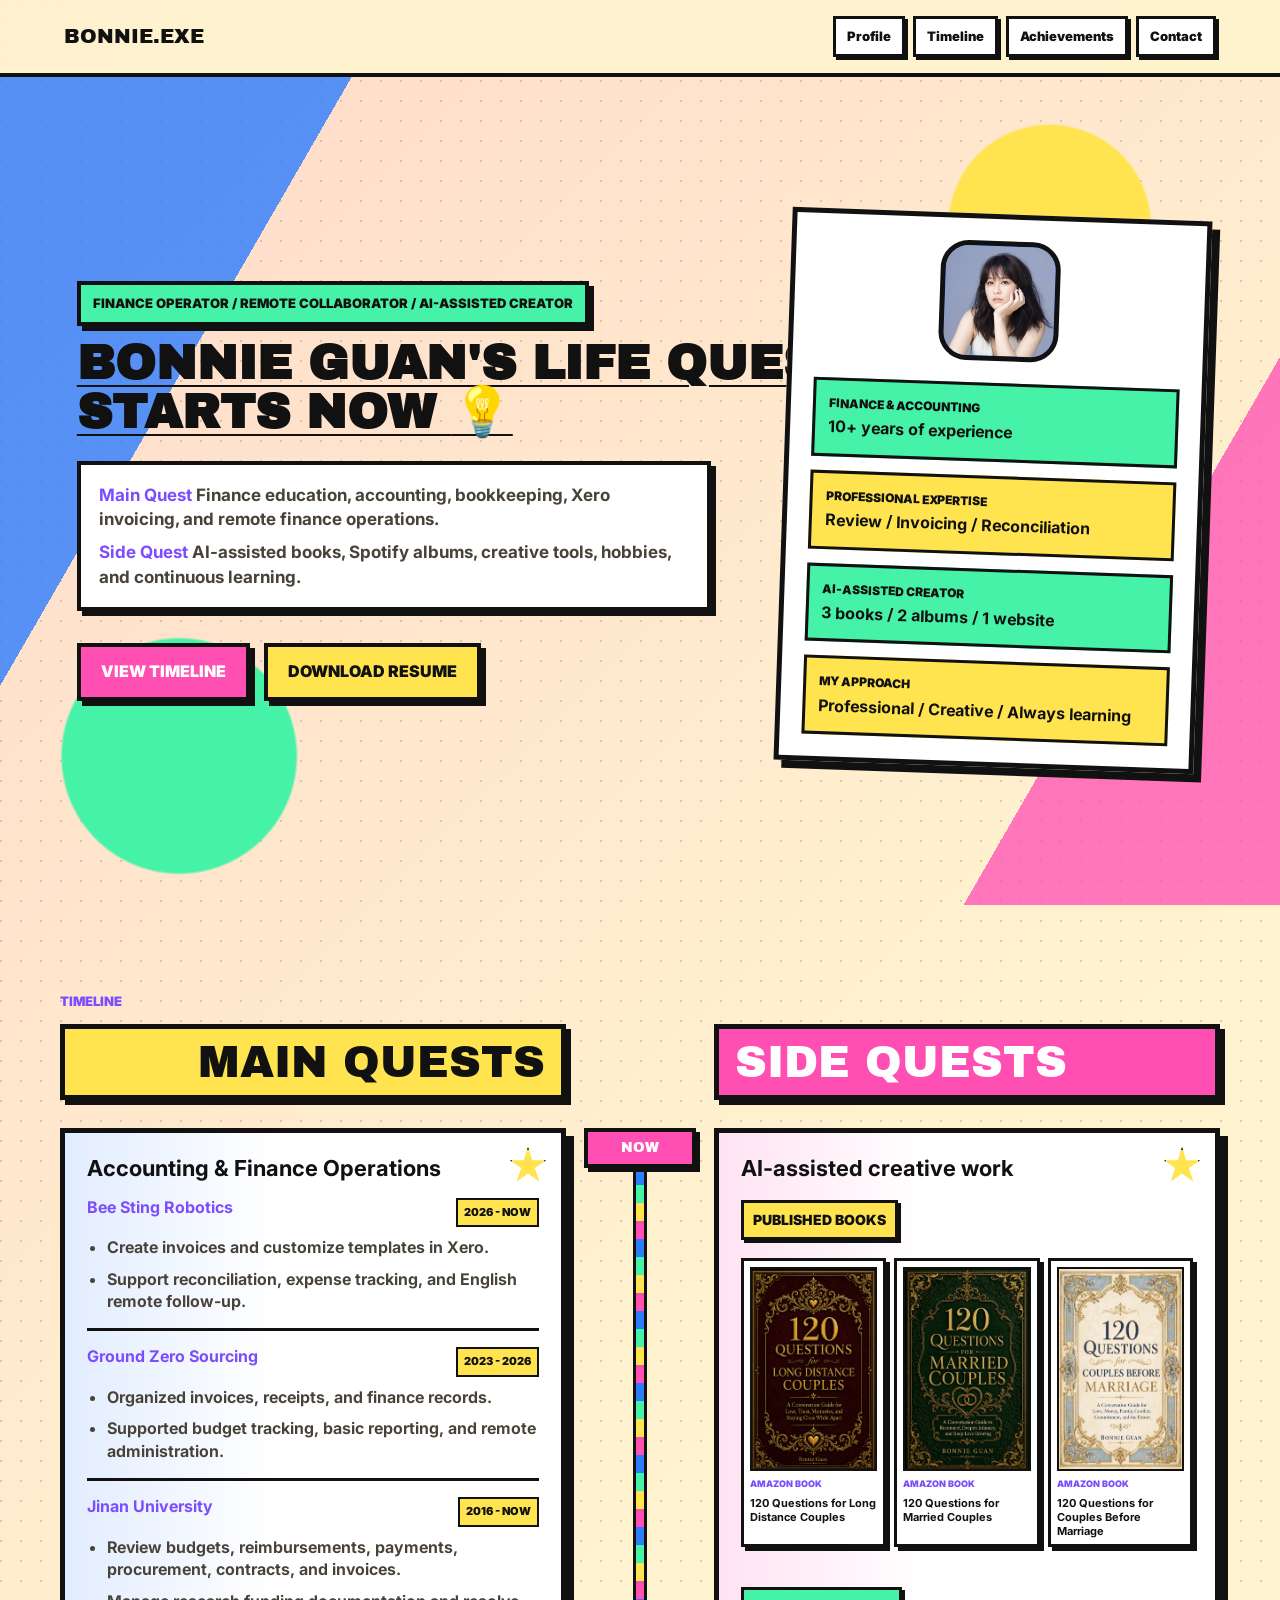
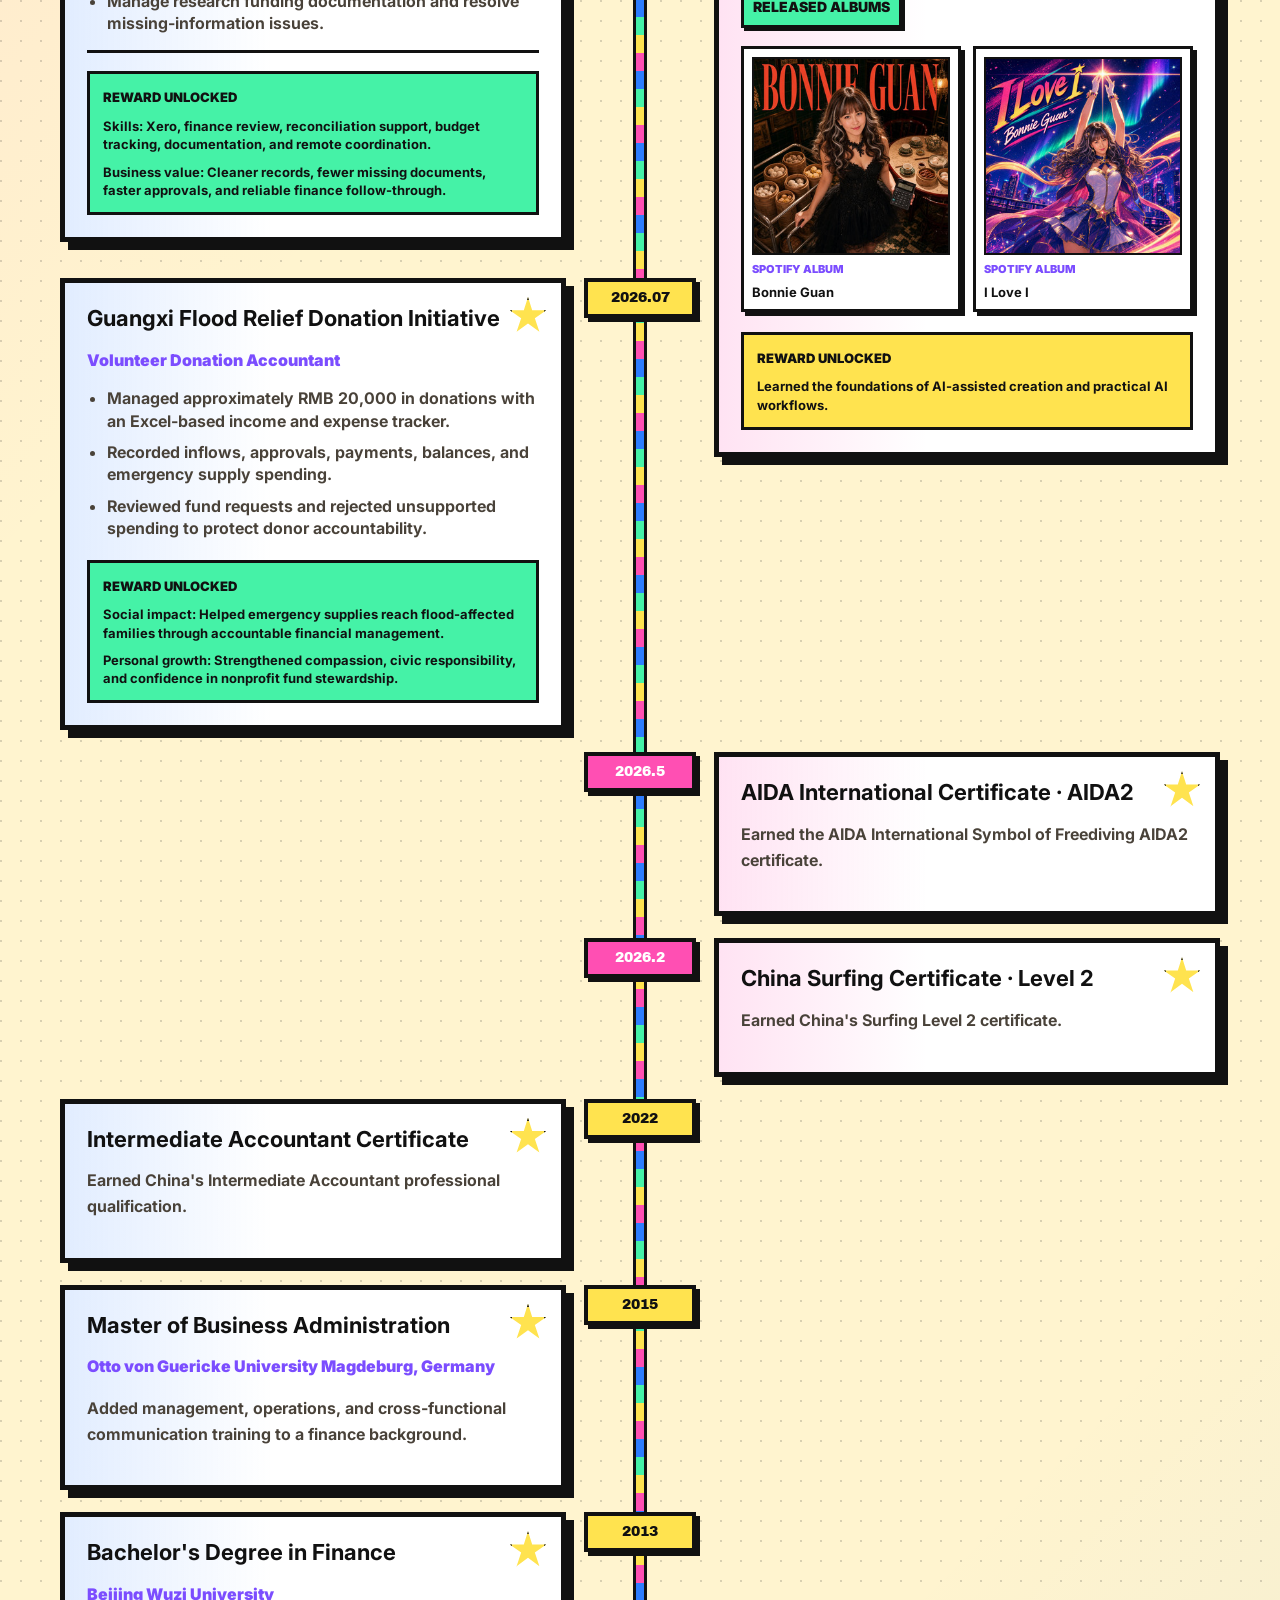
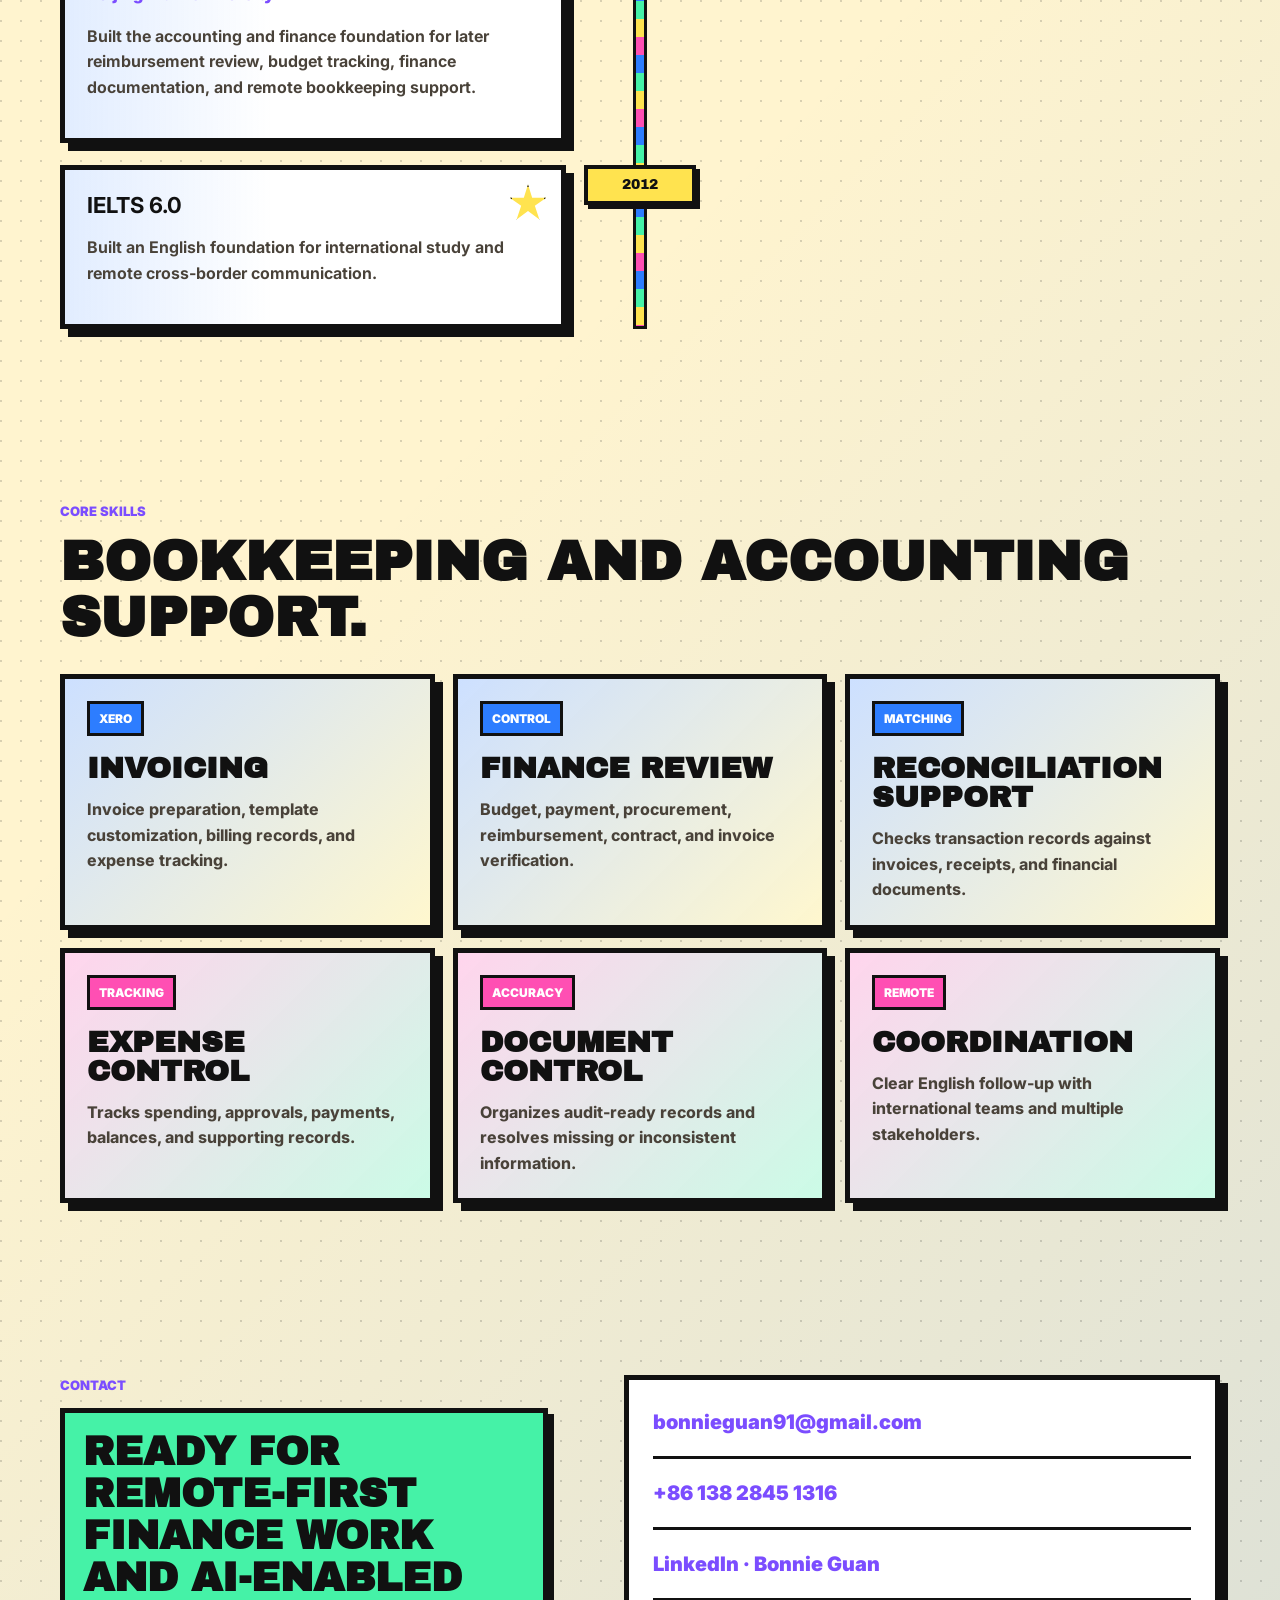
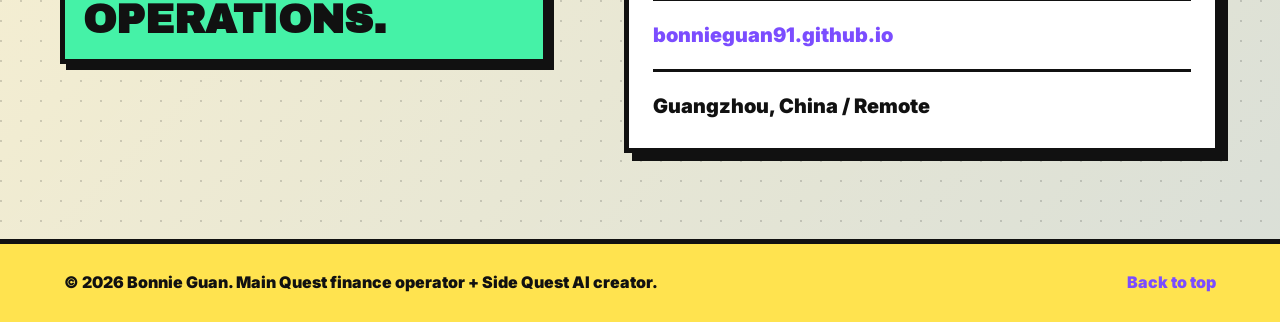
==== index.html @ b9d9a79a "Update portfolio timeline and resume" ====
<!doctype html>
<html lang="en">
  <head>
    <meta charset="UTF-8" />
    <meta name="viewport" content="width=device-width, initial-scale=1.0" />
    <meta
      name="description"
      content="Bonnie Guan - Main Quest finance career and Side Quest AI creator timeline."
    />
    <title>Bonnie Guan's Life Quest Starts Now</title>
    <link rel="preconnect" href="https://fonts.googleapis.com" />
    <link rel="preconnect" href="https://fonts.gstatic.com" crossorigin />
    <link
      href="https://fonts.googleapis.com/css2?family=Archivo+Black&family=Inter:wght@400;500;600;700;800;900&display=swap"
      rel="stylesheet"
    />
    <link rel="stylesheet" href="styles.css" />
  </head>
  <body>
    <header class="site-header">
      <a class="brand" href="#top">BONNIE.EXE</a>
      <nav class="site-nav" aria-label="Main navigation">
        <a href="#profile">Profile</a>
        <a href="#timeline">Timeline</a>
        <a href="#achievements">Achievements</a>
        <a href="#contact">Contact</a>
      </nav>
    </header>

    <main id="top">
      <section class="hero" id="profile" aria-label="Character profile">
        <div class="hero__pattern"></div>
        <div class="hero__content">
          <p class="eyebrow">Finance operator / Remote collaborator / AI-assisted creator</p>
          <h1><span>Bonnie Guan's Life Quest</span><span>Starts Now <span aria-hidden="true">💡</span></span></h1>
          <div class="hero__quest-summary">
            <p><strong>Main Quest</strong> Finance education, accounting, bookkeeping, Xero invoicing, and remote finance operations.</p>
            <p><strong>Side Quest</strong> AI-assisted books, Spotify albums, creative tools, hobbies, and continuous learning.</p>
          </div>
          <div class="hero__actions">
            <a class="button button--primary" href="#timeline">View Timeline</a>
            <a class="button button--secondary" href="resume.pdf" download>Download Resume</a>
          </div>
        </div>
        <aside class="character-panel" aria-label="Character stats">
          <div class="avatar-badge">
            <img src="assets/bonnie-portrait.jpg" alt="Portrait of Bonnie Guan">
          </div>
          <div class="stat-row">
            <span>FINANCE &amp; ACCOUNTING</span>
            <strong>10+ years of experience</strong>
          </div>
          <div class="stat-row">
            <span>PROFESSIONAL EXPERTISE</span>
            <strong>Review / Invoicing / Reconciliation</strong>
          </div>
          <div class="stat-row">
            <span>AI-ASSISTED CREATOR</span>
            <strong>3 books / 2 albums / 1 website</strong>
          </div>
          <div class="stat-row">
            <span>MY APPROACH</span>
            <strong>Professional / Creative / Always learning</strong>
          </div>
        </aside>
      </section>

      <section class="section timeline-section" id="timeline">
        <div class="section-heading">
          <p class="section-label">Timeline</p>
          <div class="timeline-lanes" aria-label="Timeline lane labels">
            <span>Main Quests</span>
            <span>Side Quests</span>
          </div>
        </div>
        <div class="timeline" aria-label="Single reverse chronological growth timeline">
          <article class="timeline-item timeline-item--both">
            <div class="timeline-date timeline-date--now">Now</div>
            <div class="quest-card quest-card--career">
              <h3>Accounting &amp; Finance Operations</h3>
              <div class="career-entry">
                <div class="career-entry__heading">
                  <h4>Bee Sting Robotics</h4>
                  <span>2026 - Now</span>
                </div>
                <ul class="quest-points">
                  <li>Create invoices and customize templates in Xero.</li>
                  <li>Support reconciliation, expense tracking, and English remote follow-up.</li>
                </ul>
              </div>
              <div class="career-entry">
                <div class="career-entry__heading">
                  <h4>Ground Zero Sourcing</h4>
                  <span>2023 - 2026</span>
                </div>
                <ul class="quest-points">
                  <li>Organized invoices, receipts, and finance records.</li>
                  <li>Supported budget tracking, basic reporting, and remote administration.</li>
                </ul>
              </div>
              <div class="career-entry">
                <div class="career-entry__heading">
                  <h4>Jinan University</h4>
                  <span>2016 - Now</span>
                </div>
                <ul class="quest-points">
                  <li>Review budgets, reimbursements, payments, procurement, contracts, and invoices.</li>
                  <li>Manage research funding documentation and resolve missing-information issues.</li>
                </ul>
              </div>
              <div class="quest-reward quest-reward--career">
                <strong>Reward unlocked</strong>
                <span><b>Skills:</b> Xero, finance review, reconciliation support, budget tracking, documentation, and remote coordination.</span>
                <span><b>Business value:</b> Cleaner records, fewer missing documents, faster approvals, and reliable finance follow-through.</span>
              </div>
            </div>
            <div class="timeline-date timeline-date--flood">2026.07</div>
            <div class="quest-card quest-card--flood">
              <h3>Guangxi Flood Relief Donation Initiative</h3>
              <p class="quest-emphasis">Volunteer Donation Accountant</p>
              <ul class="quest-points">
                <li>Managed approximately RMB 20,000 in donations with an Excel-based income and expense tracker.</li>
                <li>Recorded inflows, approvals, payments, balances, and emergency supply spending.</li>
                <li>Reviewed fund requests and rejected unsupported spending to protect donor accountability.</li>
              </ul>
              <div class="quest-reward quest-reward--social">
                <strong>Reward unlocked</strong>
                <span><b>Social impact:</b> Helped emergency supplies reach flood-affected families through accountable financial management.</span>
                <span><b>Personal growth:</b> Strengthened compassion, civic responsibility, and confidence in nonprofit fund stewardship.</span>
              </div>
            </div>
            <div class="quest-card quest-card--creative">
              <h3>AI-assisted creative work</h3>
              <div class="work-group work-group--books">
                <h4>Published Books</h4>
              <div class="work-grid">
                <a class="work-card work-card--book" href="https://www.amazon.com/dp/B0H67DQQP9" target="_blank" rel="noreferrer">
                  <img src="assets/book-long-distance-couples.jpg" alt="120 Questions for Long Distance Couples book cover" loading="lazy">
                  <span>Amazon Book</span>
                  <strong>120 Questions for Long Distance Couples</strong>
                </a>
                <a class="work-card work-card--book" href="https://www.amazon.com/dp/B0H8LMN9Z5" target="_blank" rel="noreferrer">
                  <img src="assets/book-married-couples.jpg" alt="120 Questions for Married Couples book cover" loading="lazy">
                  <span>Amazon Book</span>
                  <strong>120 Questions for Married Couples</strong>
                </a>
                <a class="work-card work-card--book" href="https://www.amazon.com/dp/B0HBMDC1QF" target="_blank" rel="noreferrer">
                  <img src="assets/book-before-marriage.jpg" alt="120 Questions for Couples Before Marriage book cover" loading="lazy">
                  <span>Amazon Book</span>
                  <strong>120 Questions for Couples Before Marriage</strong>
                </a>
              </div>
              </div>
              <div class="work-group">
                <h4>Released Albums</h4>
              <div class="work-grid">
                <a class="work-card work-card--album" href="https://open.spotify.com/album/7pcO1WIXZBmDSaNgCF2WEp?si=xMJjK9J2S-avu1J1BTaaRw" target="_blank" rel="noreferrer">
                  <img src="assets/album-bonnie-guan.jpg" alt="Bonnie Guan album cover" loading="lazy">
                  <span>Spotify Album</span>
                  <strong>Bonnie Guan</strong>
                </a>
                <a class="work-card work-card--album" href="https://open.spotify.com/album/7AcNhLnGMTazbY5FP51ECu?si=ZZlqLAuSSoafcFXuG23ucQ" target="_blank" rel="noreferrer">
                  <img src="assets/album-i-love-i.jpg" alt="I Love I album cover" loading="lazy">
                  <span>Spotify Album</span>
                  <strong>I Love I</strong>
                </a>
              </div>
              </div>
              <div class="quest-reward quest-reward--creative">
                <strong>Reward unlocked</strong>
                <span>Learned the foundations of AI-assisted creation and practical AI workflows.</span>
              </div>
            </div>
          </article>

          <article class="timeline-item timeline-item--side">
            <div class="timeline-date">2026.5</div>
            <div class="quest-card">
              <h3>AIDA International Certificate · AIDA2</h3>
              <p>Earned the AIDA International Symbol of Freediving AIDA2 certificate.</p>
            </div>
          </article>

          <article class="timeline-item timeline-item--side">
            <div class="timeline-date">2026.2</div>
            <div class="quest-card">
              <h3>China Surfing Certificate · Level 2</h3>
              <p>Earned China's Surfing Level 2 certificate.</p>
            </div>
          </article>

          <article class="timeline-item timeline-item--main">
            <div class="timeline-date">2022</div>
            <div class="quest-card">
              <h3>Intermediate Accountant Certificate</h3>
              <p>Earned China's Intermediate Accountant professional qualification.</p>
            </div>
          </article>

          <article class="timeline-item timeline-item--main">
            <div class="timeline-date">2015</div>
            <div class="quest-card">
              <h3>Master of Business Administration</h3>
              <p class="quest-emphasis">Otto von Guericke University Magdeburg, Germany</p>
              <p>Added management, operations, and cross-functional communication training to a finance background.</p>
            </div>
          </article>

          <article class="timeline-item timeline-item--main">
            <div class="timeline-date">2013</div>
            <div class="quest-card">
              <h3>Bachelor's Degree in Finance</h3>
              <p class="quest-emphasis">Beijing Wuzi University</p>
              <p>Built the accounting and finance foundation for later reimbursement review, budget tracking, finance documentation, and remote bookkeeping support.</p>
            </div>
          </article>

          <article class="timeline-item timeline-item--main">
            <div class="timeline-date">2012</div>
            <div class="quest-card">
              <h3>IELTS 6.0</h3>
              <p>Built an English foundation for international study and remote cross-border communication.</p>
            </div>
          </article>
        </div>
      </section>

      <section class="section achievements-section" id="achievements">
        <div class="section-heading">
          <p class="section-label">Core Skills</p>
          <h2>Bookkeeping and accounting support.</h2>
        </div>
        <div class="badge-grid">
          <article class="badge-card badge-card--main">
            <span>XERO</span>
            <strong>Invoicing</strong>
            <p>Invoice preparation, template customization, billing records, and expense tracking.</p>
          </article>
          <article class="badge-card badge-card--main">
            <span>CONTROL</span>
            <strong>Finance Review</strong>
            <p>Budget, payment, procurement, reimbursement, contract, and invoice verification.</p>
          </article>
          <article class="badge-card badge-card--main">
            <span>MATCHING</span>
            <strong>Reconciliation Support</strong>
            <p>Checks transaction records against invoices, receipts, and financial documents.</p>
          </article>
          <article class="badge-card badge-card--side">
            <span>TRACKING</span>
            <strong>Expense Control</strong>
            <p>Tracks spending, approvals, payments, balances, and supporting records.</p>
          </article>
          <article class="badge-card badge-card--side">
            <span>ACCURACY</span>
            <strong>Document Control</strong>
            <p>Organizes audit-ready records and resolves missing or inconsistent information.</p>
          </article>
          <article class="badge-card badge-card--side">
            <span>REMOTE</span>
            <strong>Coordination</strong>
            <p>Clear English follow-up with international teams and multiple stakeholders.</p>
          </article>
        </div>
      </section>

      <section class="section contact-section" id="contact">
        <div>
          <p class="section-label">Contact</p>
          <h2 class="contact-heading">Ready for remote-first finance work and AI-enabled operations.</h2>
        </div>
        <div class="contact-list">
          <a href="mailto:bonnieguan91@gmail.com">bonnieguan91@gmail.com</a>
          <a href="tel:+8613828451316">+86 138 2845 1316</a>
          <a href="https://www.linkedin.com/in/bonnieguan-79a709288/" target="_blank" rel="noreferrer">LinkedIn · Bonnie Guan</a>
          <a href="https://bonnieguan91.github.io/" target="_blank" rel="noreferrer">bonnieguan91.github.io</a>
          <span>Guangzhou, China / Remote</span>
        </div>
      </section>
    </main>

    <footer class="site-footer">
      <p>© <span id="year"></span> Bonnie Guan. Main Quest finance operator + Side Quest AI creator.</p>
      <a href="#top">Back to top</a>
    </footer>

    <script src="script.js"></script>
  </body>
</html>
---- styles.css ----
:root {
  --bg: #fff4cf;
  --ink: #111111;
  --muted: #494239;
  --line: #111111;
  --main-blue: #2d7dff;
  --main-yellow: #ffe34f;
  --side-pink: #ff4fb3;
  --side-green: #45f2a7;
  --violet: #7b4dff;
  --white: #ffffff;
  --shadow: 8px 8px 0 #111111;
}

* {
  box-sizing: border-box;
}

html {
  scroll-behavior: smooth;
}

body {
  margin: 0;
  background:
    radial-gradient(circle at 1px 1px, rgba(17, 17, 17, 0.16) 1px, transparent 0) 0 0 / 20px 20px,
    linear-gradient(135deg, rgba(255, 79, 179, 0.16), transparent 34%),
    linear-gradient(315deg, rgba(45, 125, 255, 0.18), transparent 36%),
    var(--bg);
  color: var(--ink);
  font-family: "Inter", system-ui, -apple-system, BlinkMacSystemFont, "Segoe UI", sans-serif;
  line-height: 1.6;
}

a {
  color: inherit;
  text-decoration: none;
}

.site-header {
  position: sticky;
  top: 0;
  z-index: 20;
  display: flex;
  align-items: center;
  justify-content: space-between;
  gap: 20px;
  padding: 16px clamp(18px, 5vw, 64px);
  border-bottom: 4px solid var(--line);
  background: rgba(255, 244, 207, 0.92);
  backdrop-filter: blur(14px);
}

.brand,
h1,
h2 {
  font-family: "Archivo Black", Impact, sans-serif;
  letter-spacing: 0;
  text-transform: uppercase;
}

.brand {
  font-size: 20px;
}

.site-nav {
  display: flex;
  flex-wrap: wrap;
  justify-content: flex-end;
  gap: 8px;
}

.site-nav a {
  padding: 7px 11px;
  border: 3px solid var(--line);
  background: var(--white);
  box-shadow: 3px 3px 0 var(--line);
  font-size: 13px;
  font-weight: 900;
}

.site-nav a:hover,
.site-nav a:focus-visible {
  background: var(--main-yellow);
  transform: translate(2px, 2px);
  box-shadow: 1px 1px 0 var(--line);
}

.hero {
  position: relative;
  display: grid;
  grid-template-columns: minmax(0, 1fr) minmax(300px, 420px);
  gap: clamp(32px, 6vw, 72px);
  align-items: center;
  min-height: calc(100vh - 72px);
  padding: clamp(52px, 8vw, 96px) clamp(20px, 6vw, 84px);
  overflow: hidden;
}

.hero__pattern {
  position: absolute;
  inset: 0;
  z-index: -1;
  background:
    linear-gradient(120deg, rgba(45, 125, 255, 0.8) 0 20%, transparent 20%),
    linear-gradient(300deg, rgba(255, 79, 179, 0.76) 0 18%, transparent 18%),
    radial-gradient(circle at 82% 18%, var(--main-yellow) 0 8%, transparent 8.2%),
    radial-gradient(circle at 14% 82%, var(--side-green) 0 9%, transparent 9.2%);
}

.hero__content {
  max-width: 820px;
}

.eyebrow,
.section-label,
.quest-type {
  margin: 0 0 12px;
  font-size: 13px;
  font-weight: 900;
  letter-spacing: 0;
  text-transform: uppercase;
}

.eyebrow {
  display: inline-block;
  padding: 8px 12px;
  border: 4px solid var(--line);
  background: var(--side-green);
  box-shadow: 5px 5px 0 var(--line);
}

h1,
h2,
h3,
p {
  overflow-wrap: anywhere;
}

h1 {
  margin: 0;
  width: fit-content;
  font-size: clamp(32px, 3.8vw, 56px);
  line-height: 1.02;
  text-decoration: underline;
  text-decoration-color: var(--line);
  text-decoration-thickness: 2px;
  text-underline-offset: 6px;
}

h1 > span {
  display: block;
  white-space: nowrap;
}

h2 {
  margin: 0;
  font-size: clamp(30px, 5vw, 56px);
  line-height: 1;
}

h3 {
  margin: 0;
  font-size: 22px;
  line-height: 1.22;
}

.hero__summary {
  max-width: 720px;
  margin: 24px 0 0;
  font-size: clamp(18px, 2vw, 23px);
  font-weight: 750;
}

.hero__actions {
  display: flex;
  flex-wrap: wrap;
  gap: 14px;
  margin-top: 32px;
}

.hero__quest-summary {
  display: grid;
  gap: 8px;
  max-width: 720px;
  margin-top: 24px;
  padding: 18px;
  border: 4px solid var(--line);
  background: var(--white);
  box-shadow: 5px 5px 0 var(--line);
}

.hero__quest-summary p {
  margin: 0;
  color: var(--muted);
  font-size: 17px;
  font-weight: 700;
  line-height: 1.45;
}

.hero__quest-summary strong {
  color: var(--violet);
}

.button {
  display: inline-flex;
  align-items: center;
  justify-content: center;
  min-height: 50px;
  padding: 12px 20px;
  border: 4px solid var(--line);
  box-shadow: 5px 5px 0 var(--line);
  font-weight: 950;
  text-transform: uppercase;
  transition: transform 0.18s ease, box-shadow 0.18s ease;
}

.button:hover,
.button:focus-visible {
  transform: translate(3px, 3px);
  box-shadow: 2px 2px 0 var(--line);
}

.button--primary {
  background: var(--side-pink);
  color: var(--white);
}

.button--secondary {
  background: var(--main-yellow);
}

.character-panel {
  display: grid;
  gap: 14px;
  padding: 22px;
  border: 5px solid var(--line);
  background: var(--white);
  box-shadow: var(--shadow);
  transform: rotate(2deg);
}

.avatar-badge {
  width: 120px;
  height: 120px;
  margin: 0 auto 8px;
  border: 5px solid var(--line);
  border-radius: 28px;
  overflow: hidden;
  background: var(--main-blue);
}

.avatar-badge img {
  display: block;
  width: 100%;
  height: 100%;
  object-fit: cover;
  object-position: 50% 28%;
}

.stat-row {
  padding: 13px;
  border: 3px solid var(--line);
  background: var(--main-yellow);
}

.stat-row:nth-child(2n) {
  background: var(--side-green);
}

.stat-row span {
  display: block;
  font-size: 12px;
  font-weight: 950;
}

.stat-row strong {
  display: block;
  margin-top: 2px;
  font-size: 16px;
}

.section {
  width: min(1160px, calc(100% - 40px));
  margin: 0 auto;
  padding: 86px 0;
}

.intro-section,
.resume-section,
.contact-section {
  display: grid;
  grid-template-columns: minmax(260px, 0.9fr) minmax(0, 1.1fr);
  gap: clamp(30px, 6vw, 76px);
  align-items: start;
}

.intro-card,
.quest-card,
.badge-card,
.resume-card,
.contact-list {
  border: 5px solid var(--line);
  background: var(--white);
  box-shadow: var(--shadow);
}

.intro-card {
  padding: 26px;
}

.intro-card p {
  margin: 0;
  color: var(--muted);
  font-size: 19px;
  font-weight: 700;
}

.intro-card p + p {
  margin-top: 18px;
}

.section-heading {
  margin-bottom: 28px;
}

.section-label {
  color: var(--violet);
}

.timeline-lanes {
  display: grid;
  grid-template-columns: minmax(0, 1fr) 112px minmax(0, 1fr);
  gap: 18px;
  align-items: center;
}

.timeline-lanes span {
  display: block;
  padding: 12px 16px;
  border: 5px solid var(--line);
  box-shadow: 5px 5px 0 var(--line);
  font-family: "Archivo Black", Impact, sans-serif;
  font-size: clamp(24px, 4vw, 44px);
  line-height: 0.96;
  text-transform: uppercase;
}

.timeline-lanes span:first-child {
  background: var(--main-yellow);
  color: var(--ink);
  text-align: right;
}

.timeline-lanes span:last-child {
  grid-column: 3;
  background: var(--side-pink);
  color: var(--white);
}

.timeline {
  position: relative;
  display: grid;
  gap: 22px;
}

.timeline::before {
  position: absolute;
  top: 0;
  bottom: 0;
  left: 50%;
  transform: translateX(-50%);
  width: 8px;
  border: 3px solid var(--line);
  background: repeating-linear-gradient(
    180deg,
    var(--main-yellow) 0 18px,
    var(--side-pink) 18px 36px,
    var(--main-blue) 36px 54px,
    var(--side-green) 54px 72px
  );
  content: "";
}

.timeline-item {
  position: relative;
  display: grid;
  grid-template-columns: minmax(0, 1fr) 112px minmax(0, 1fr);
  gap: 18px;
  align-items: start;
}

.timeline-date {
  position: sticky;
  top: 96px;
  z-index: 1;
  display: inline-flex;
  justify-content: center;
  grid-column: 2;
  align-self: start;
  padding: 9px 8px;
  border: 4px solid var(--line);
  background: var(--main-yellow);
  box-shadow: 4px 4px 0 var(--line);
  font-family: "Archivo Black", Impact, sans-serif;
  font-size: 14px;
  line-height: 1;
  text-align: center;
  text-transform: uppercase;
}

.timeline-item--main .quest-card {
  grid-column: 1;
  grid-row: 1;
}

.timeline-item--side .quest-card {
  grid-column: 3;
  grid-row: 1;
}

.timeline-item--both .quest-card--career {
  grid-column: 1;
  grid-row: 1;
}

.timeline-item--both .timeline-date--now {
  grid-column: 2;
  grid-row: 1;
  background: var(--side-pink);
  color: var(--white);
}

.timeline-item--both .quest-card--creative {
  grid-column: 3;
  grid-row: 1 / span 2;
  align-self: start;
}

.timeline-item--both .quest-card--flood {
  grid-column: 1;
  grid-row: 2;
  margin-top: 18px;
}

.timeline-item--both .timeline-date--flood {
  grid-column: 2;
  grid-row: 2;
  margin-top: 18px;
}

.timeline-item--side .timeline-date {
  background: var(--side-pink);
  color: var(--white);
}

.quest-card {
  position: relative;
  padding: 22px;
}

.quest-card::before {
  position: absolute;
  top: 14px;
  right: 14px;
  width: 32px;
  height: 32px;
  border: 3px solid var(--line);
  background: var(--main-yellow);
  clip-path: polygon(50% 0, 61% 35%, 98% 35%, 68% 56%, 80% 92%, 50% 70%, 20% 92%, 32% 56%, 2% 35%, 39% 35%);
  content: "";
}

.timeline-item--main .quest-card {
  background:
    linear-gradient(90deg, rgba(45, 125, 255, 0.14), transparent 42%),
    var(--white);
}

.timeline-item--side .quest-card {
  background:
    linear-gradient(90deg, rgba(255, 79, 179, 0.16), transparent 42%),
    var(--white);
}

.quest-card--career {
  background:
    linear-gradient(90deg, rgba(45, 125, 255, 0.14), transparent 42%),
    var(--white);
}

.quest-card--creative {
  background:
    linear-gradient(90deg, rgba(255, 79, 179, 0.16), transparent 42%),
    var(--white);
}

.quest-card--flood {
  background:
    linear-gradient(90deg, rgba(45, 125, 255, 0.14), transparent 42%),
    var(--white);
}

.quest-card p,
.resume-card p {
  color: var(--muted);
  font-weight: 680;
}

.quest-card .quest-emphasis {
  margin-bottom: 14px;
  color: var(--violet);
  font-weight: 900;
}

.career-entry {
  padding: 16px 0;
  border-bottom: 3px solid var(--line);
}

.career-entry:last-child {
  padding-bottom: 0;
  border-bottom: 0;
}

.career-entry__heading {
  display: flex;
  gap: 10px;
  align-items: flex-start;
  justify-content: space-between;
  margin-bottom: 9px;
}

.career-entry__heading h4 {
  margin: 0;
  color: var(--violet);
  font-size: 16px;
  line-height: 1.2;
}

.career-entry__heading span {
  flex: 0 0 auto;
  padding: 4px 6px;
  border: 2px solid var(--line);
  background: var(--main-yellow);
  font-size: 11px;
  font-weight: 950;
  text-transform: uppercase;
}

.quest-points {
  display: grid;
  gap: 9px;
  margin: 0;
  padding-left: 20px;
  color: var(--muted);
  font-weight: 680;
  line-height: 1.4;
}

.quest-reward {
  display: grid;
  gap: 6px;
  margin-top: 14px;
  padding: 13px;
  border: 3px solid var(--line);
  background: var(--bg);
}

.quest-reward strong {
  font-size: 13px;
  font-weight: 950;
  text-transform: uppercase;
}

.quest-reward--career {
  gap: 9px;
  margin-top: 18px;
  background: var(--side-green);
}

.quest-reward--career span {
  color: var(--ink);
  font-size: 13px;
  font-weight: 700;
  line-height: 1.4;
}

.quest-reward--creative,
.quest-reward--social {
  gap: 9px;
  margin-top: 20px;
  background: var(--main-yellow);
}

.quest-reward--social {
  background: var(--side-green);
}

.quest-reward--creative span,
.quest-reward--social span {
  color: var(--ink);
  font-size: 13px;
  font-weight: 700;
  line-height: 1.4;
}

.work-grid {
  display: grid;
  grid-template-columns: repeat(2, minmax(0, 1fr));
  gap: 12px;
  margin-top: 18px;
}

.work-group--books .work-grid {
  grid-template-columns: repeat(3, minmax(0, 1fr));
  gap: 8px;
}

.work-group--books .work-card {
  padding: 6px;
}

.work-group--books .work-card strong {
  font-size: 11px;
}

.work-group--books .work-card span {
  font-size: 9px;
}

.work-group + .work-group {
  margin-top: 22px;
}

.work-group h4 {
  display: inline-block;
  margin: 18px 0 0;
  padding: 6px 9px;
  border: 3px solid var(--line);
  background: var(--main-yellow);
  box-shadow: 3px 3px 0 var(--line);
  font-size: 14px;
  font-weight: 950;
  text-transform: uppercase;
}

.work-group + .work-group h4 {
  background: var(--side-green);
}

.work-card {
  display: grid;
  align-content: start;
  gap: 6px;
  min-width: 0;
  padding: 8px;
  border: 3px solid var(--line);
  background: var(--white);
  box-shadow: 4px 4px 0 var(--line);
  color: var(--ink);
  transition: transform 160ms ease, box-shadow 160ms ease;
}

.work-card:hover,
.work-card:focus-visible {
  transform: translate(-2px, -2px);
  box-shadow: 6px 6px 0 var(--line);
}

.work-card img {
  display: block;
  width: 100%;
  border: 2px solid var(--line);
  background: var(--bg);
  object-fit: cover;
}

.work-card--book img {
  aspect-ratio: 5 / 8;
}

.work-card--album img {
  aspect-ratio: 1;
}

.work-card span {
  color: var(--violet);
  font-size: 11px;
  font-weight: 950;
  text-transform: uppercase;
}

.work-card strong {
  overflow-wrap: anywhere;
  font-size: 13px;
  line-height: 1.25;
}

.badge-grid {
  display: grid;
  grid-template-columns: repeat(3, minmax(0, 1fr));
  gap: 18px;
}

.badge-card {
  min-height: 190px;
  padding: 22px;
}

.badge-card span {
  display: inline-flex;
  padding: 5px 9px;
  border: 3px solid var(--line);
  background: var(--main-blue);
  color: var(--white);
  font-size: 12px;
  font-weight: 950;
}

.badge-card--side span {
  background: var(--side-pink);
}

.badge-card strong {
  display: block;
  margin-top: 18px;
  font-family: "Archivo Black", Impact, sans-serif;
  max-width: 100%;
  font-size: clamp(20px, 2.4vw, 30px);
  line-height: 0.96;
  overflow-wrap: normal;
  word-break: normal;
  text-transform: uppercase;
}

.badge-card p {
  margin: 14px 0 0;
  color: var(--muted);
  font-weight: 760;
}

.badge-card--main {
  background: linear-gradient(135deg, rgba(45, 125, 255, 0.24), rgba(255, 227, 79, 0.28)), var(--white);
}

.badge-card--side {
  background: linear-gradient(135deg, rgba(255, 79, 179, 0.24), rgba(69, 242, 167, 0.28)), var(--white);
}

.resume-card {
  padding: 26px;
}

.resume-card .button {
  margin-top: 18px;
}

.contact-list {
  display: grid;
  padding: 8px 24px;
}

.contact-list a,
.contact-list span {
  padding: 18px 0;
  border-bottom: 3px solid var(--line);
  color: var(--violet);
  font-size: 20px;
  font-weight: 950;
}

.contact-heading {
  padding: 18px;
  border: 5px solid var(--line);
  background: var(--side-green);
  box-shadow: 6px 6px 0 var(--line);
  font-size: clamp(25px, 3.2vw, 40px);
  line-height: 1.05;
}

.contact-list span {
  border-bottom: 0;
  color: var(--ink);
}

.site-footer {
  display: flex;
  justify-content: space-between;
  gap: 20px;
  padding: 26px clamp(20px, 5vw, 72px);
  border-top: 5px solid var(--line);
  background: var(--main-yellow);
  font-weight: 900;
}

.site-footer p {
  margin: 0;
}

.site-footer a {
  color: var(--violet);
}

@media (max-width: 980px) {
  .hero,
  .intro-section,
  .resume-section,
  .contact-section {
    grid-template-columns: 1fr;
  }

  .character-panel {
    transform: none;
  }

  .badge-grid {
    grid-template-columns: repeat(2, minmax(0, 1fr));
  }
}

@media (max-width: 720px) {
  .site-header {
    align-items: flex-start;
    flex-direction: column;
  }

  .site-nav {
    justify-content: flex-start;
  }

  .timeline::before {
    left: 17px;
    transform: none;
  }

  .timeline-lanes {
    grid-template-columns: 1fr;
  }

  .timeline-lanes span:first-child,
  .timeline-lanes span:last-child {
    grid-column: auto;
    text-align: left;
  }

  .timeline-item {
    grid-template-columns: 1fr;
    gap: 14px;
    padding-left: 44px;
  }

  .timeline-date {
    position: relative;
    top: auto;
    grid-column: auto;
    justify-content: flex-start;
    width: fit-content;
  }

  .timeline-item--main .quest-card,
  .timeline-item--side .quest-card,
  .timeline-item--both .quest-card--career,
  .timeline-item--both .quest-card--flood,
  .timeline-item--both .quest-card--creative,
  .timeline-item--both .timeline-date--now,
  .timeline-item--both .timeline-date--flood {
    grid-column: auto;
    grid-row: auto;
    margin-top: 0;
  }

  .badge-grid {
    grid-template-columns: 1fr;
  }

  .button {
    width: 100%;
  }

  h1 {
    font-size: clamp(28px, 8.5vw, 42px);
  }

  h1 > span {
    white-space: normal;
  }

  .career-entry__heading {
    display: grid;
    justify-content: start;
  }
}

@media (max-width: 520px) {
  h1 {
    font-size: 42px;
  }

  .section {
    width: min(100% - 28px, 1160px);
    padding: 62px 0;
  }

  .quest-card,
  .intro-card,
  .resume-card,
  .contact-list {
    box-shadow: 5px 5px 0 var(--line);
  }
}
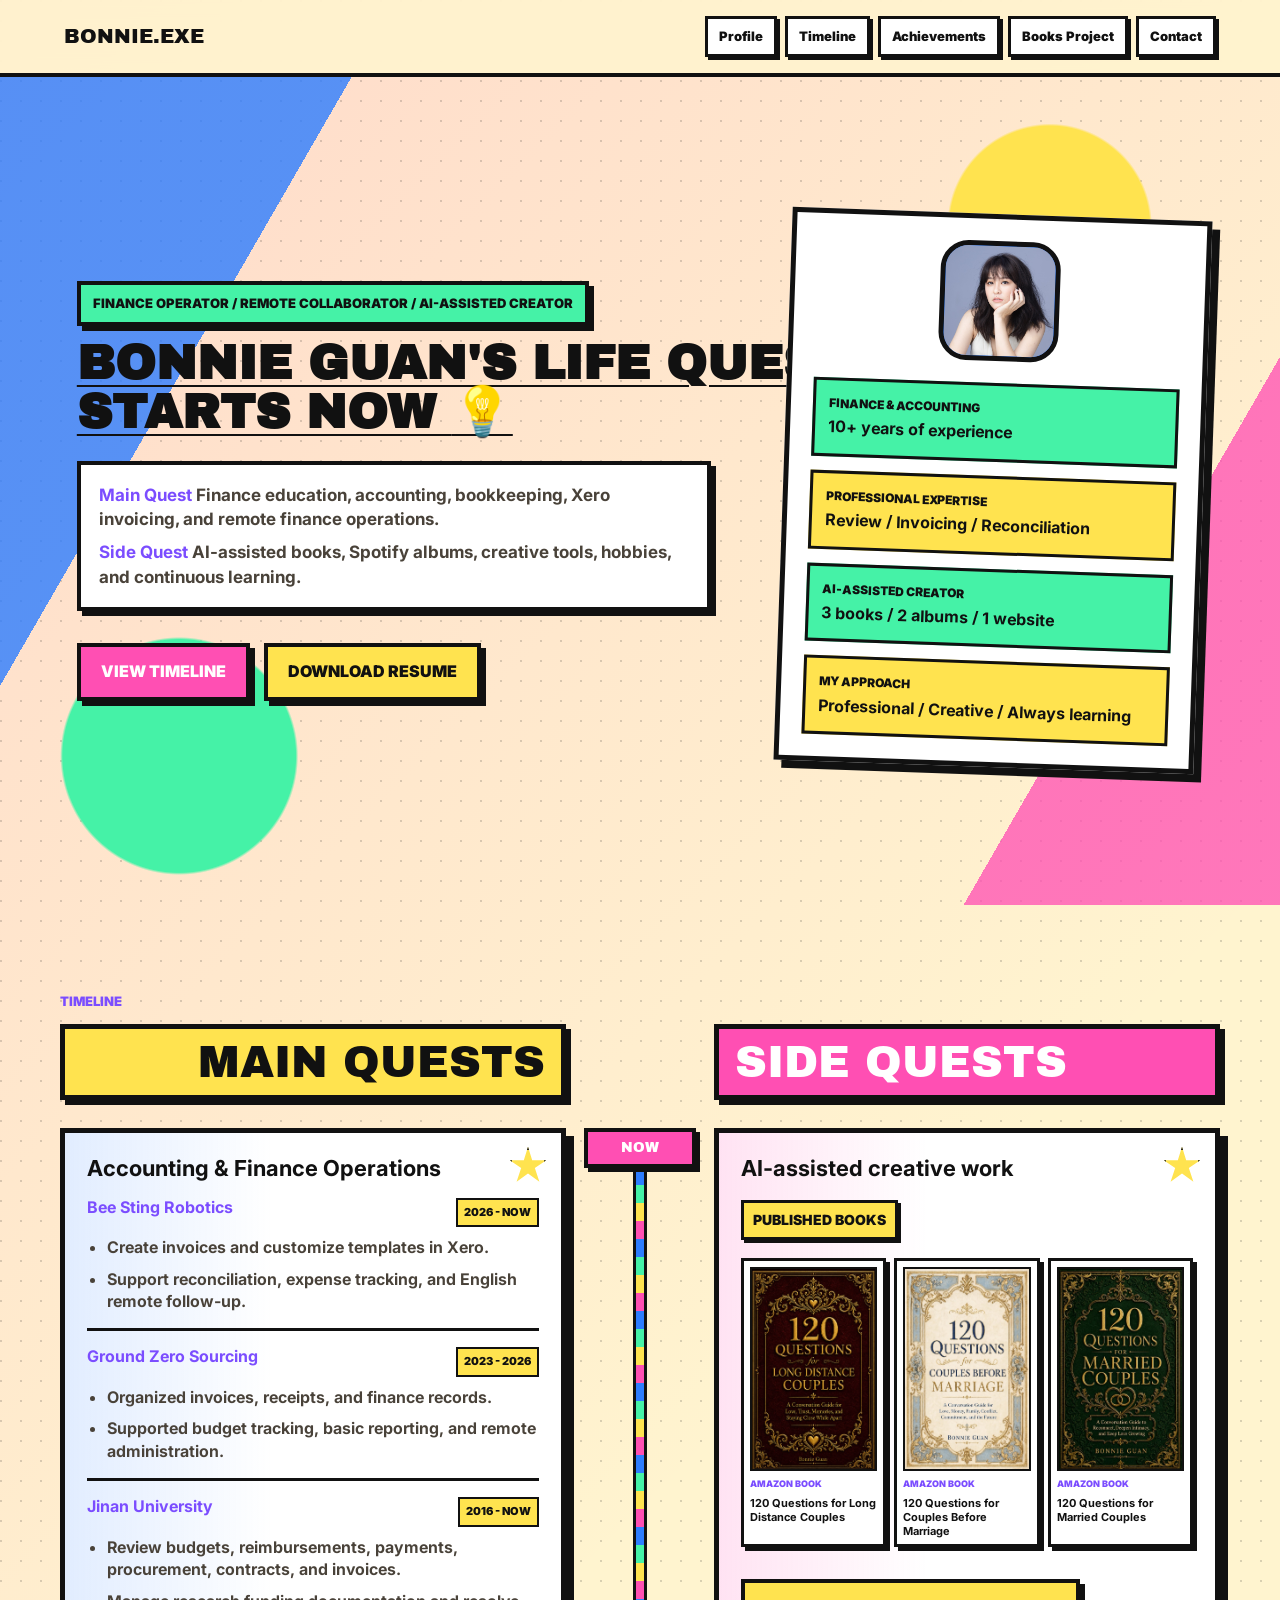
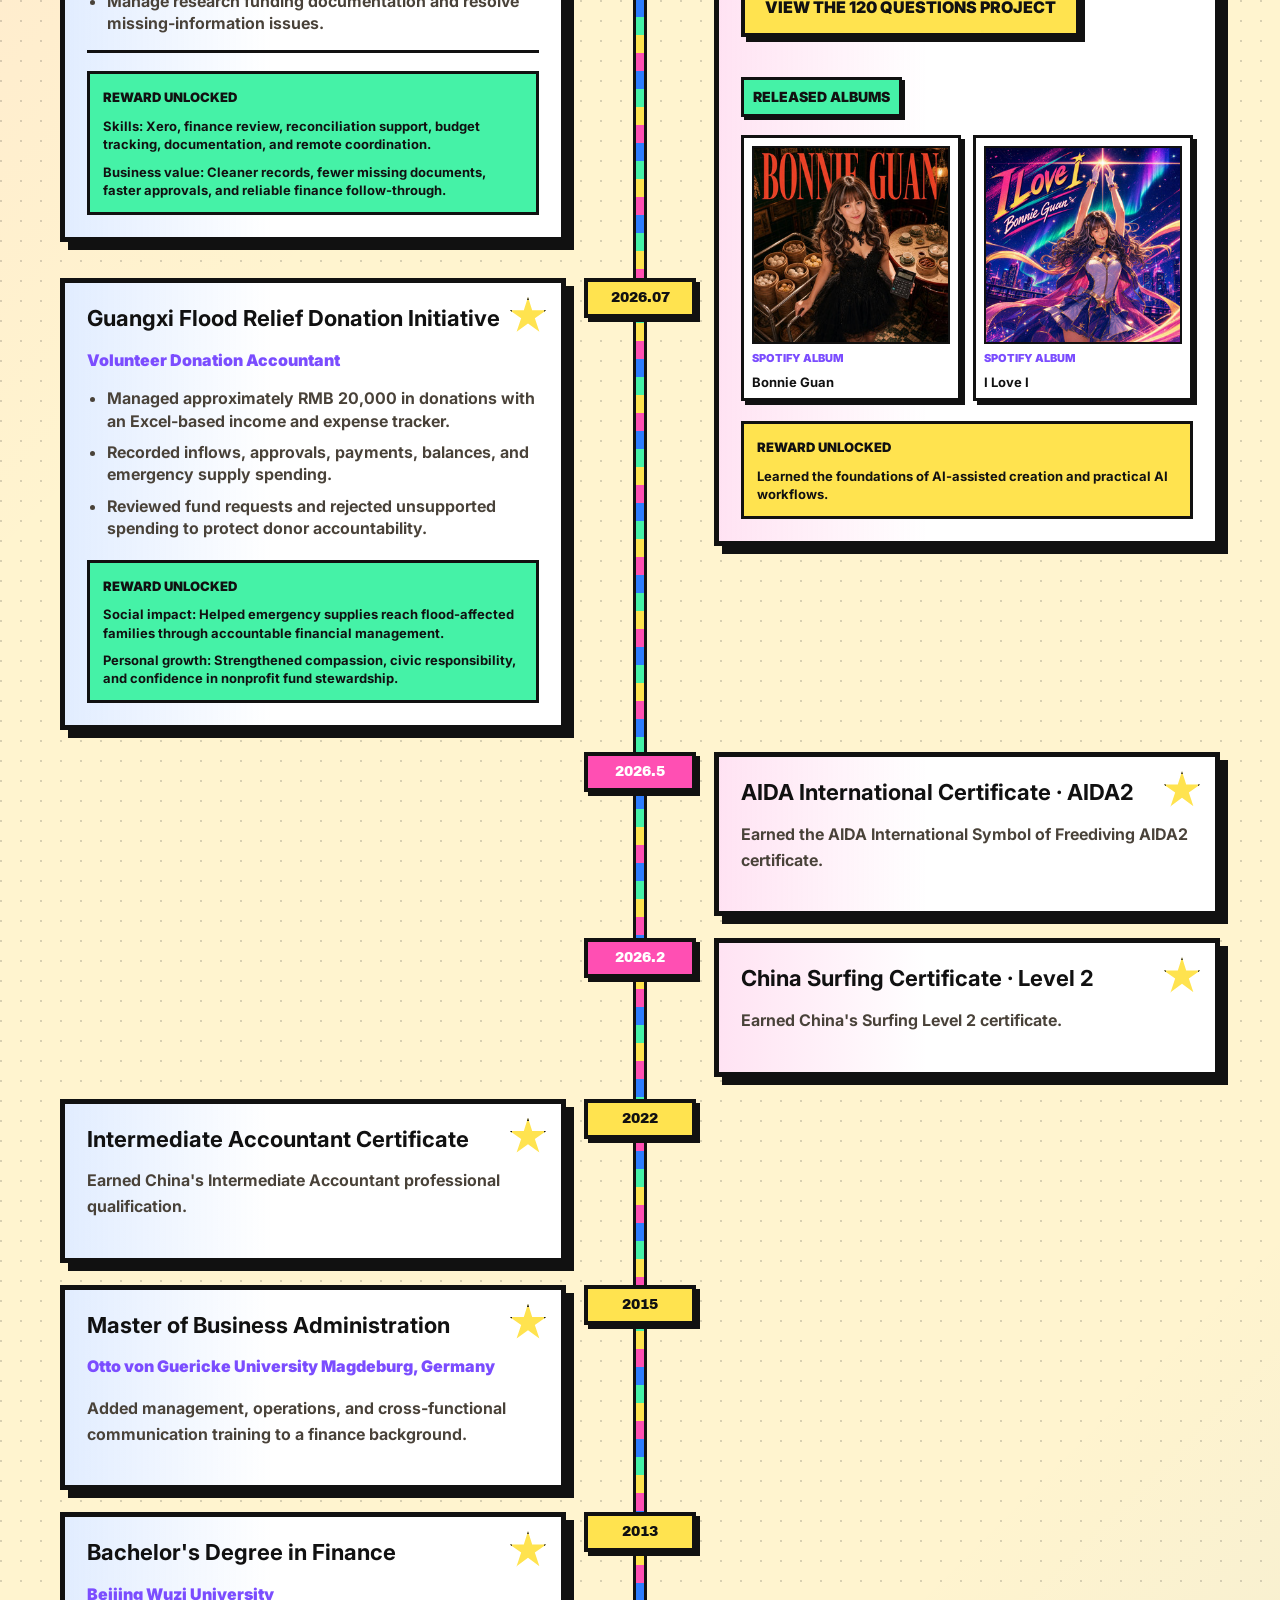
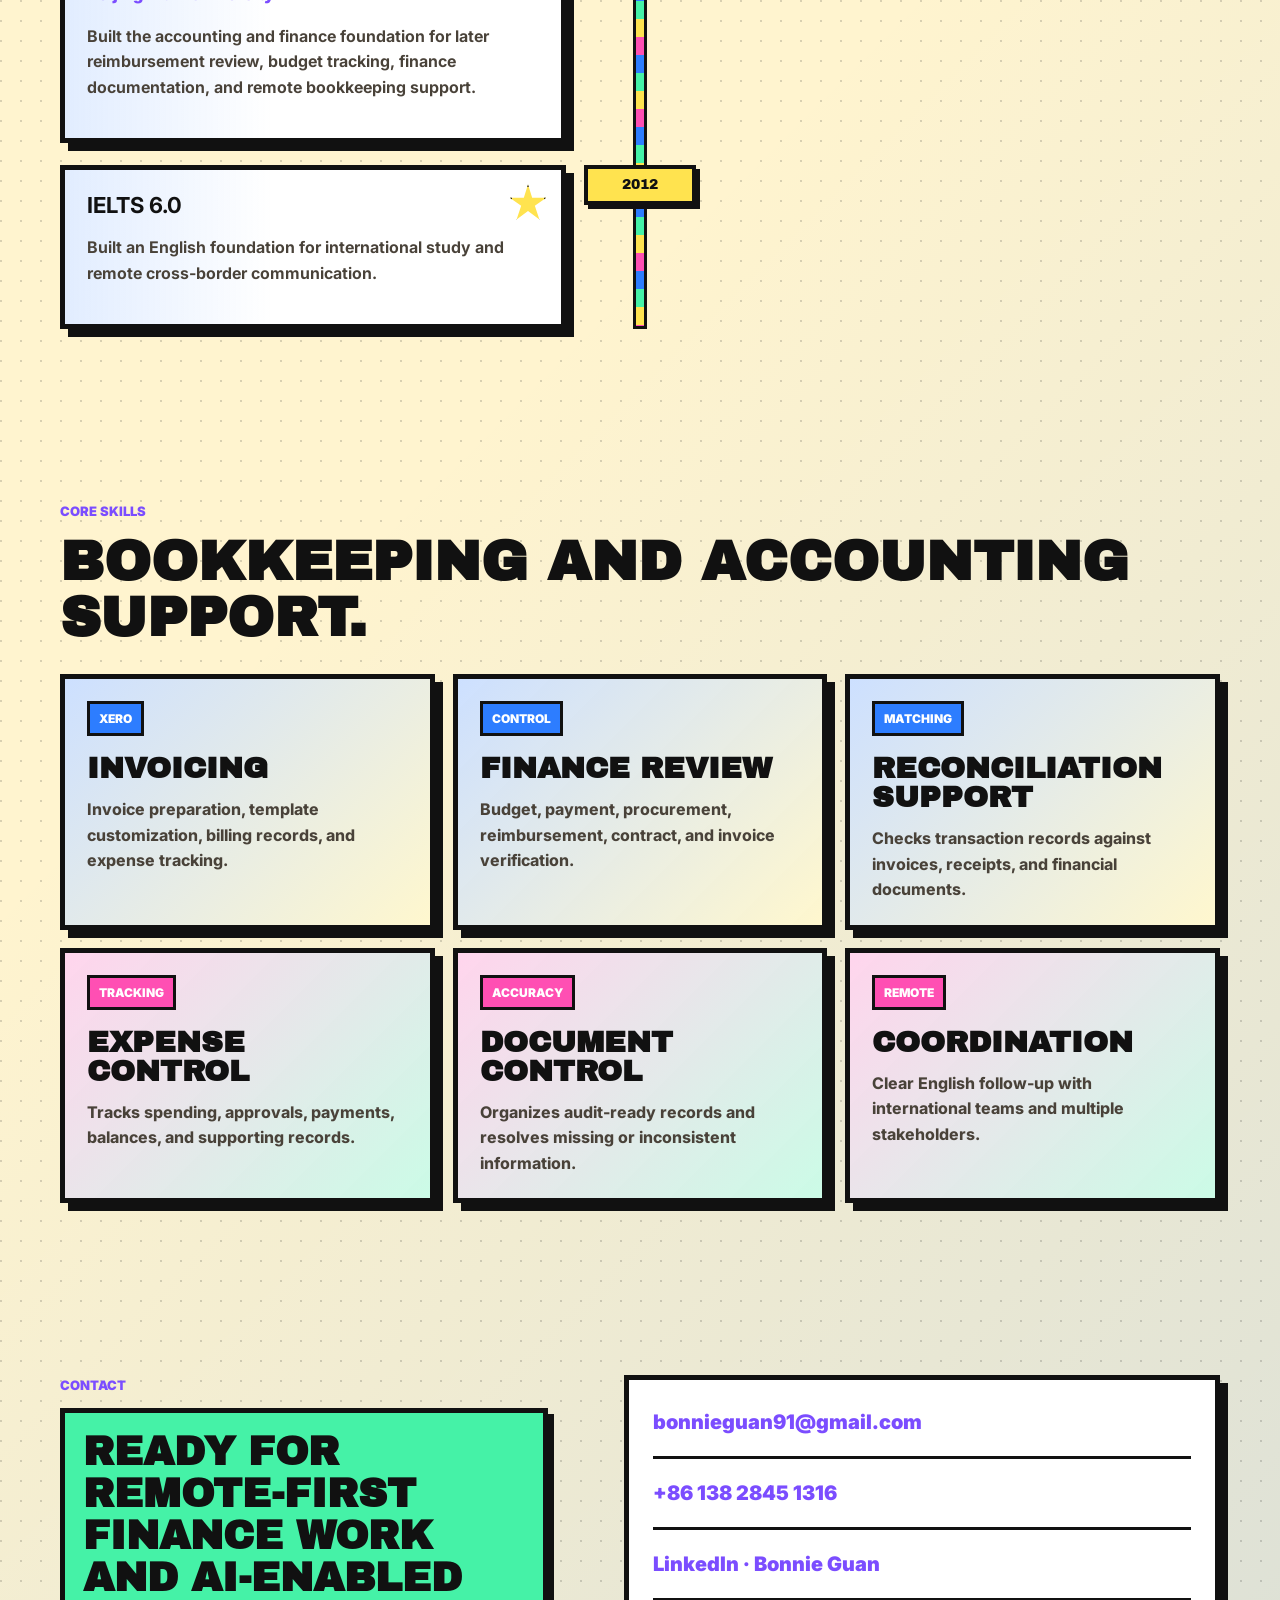
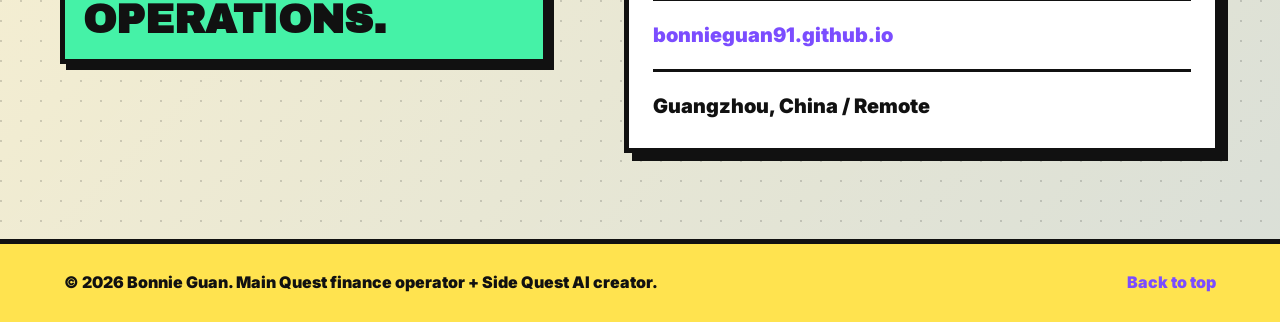
==== commit 54e29eab: "Add 120 Questions project page" ====
--- a/index.html
+++ b/index.html
@@ -23,6 +23,7 @@
         <a href="#profile">Profile</a>
         <a href="#timeline">Timeline</a>
         <a href="#achievements">Achievements</a>
+        <a href="projects/120-questions/">Books Project</a>
         <a href="#contact">Contact</a>
       </nav>
     </header>
@@ -140,15 +141,18 @@
                   <strong>120 Questions for Long Distance Couples</strong>
                 </a>
                 <a class="work-card work-card--book" href="https://www.amazon.com/dp/B0H8LMN9Z5" target="_blank" rel="noreferrer">
+                  <img src="assets/book-before-marriage.jpg" alt="120 Questions for Couples Before Marriage book cover" loading="lazy">
+                  <span>Amazon Book</span>
+                  <strong>120 Questions for Couples Before Marriage</strong>
+                </a>
+                <a class="work-card work-card--book" href="https://www.amazon.com/dp/B0HBMDC1QF" target="_blank" rel="noreferrer">
                   <img src="assets/book-married-couples.jpg" alt="120 Questions for Married Couples book cover" loading="lazy">
                   <span>Amazon Book</span>
                   <strong>120 Questions for Married Couples</strong>
                 </a>
-                <a class="work-card work-card--book" href="https://www.amazon.com/dp/B0HBMDC1QF" target="_blank" rel="noreferrer">
-                  <img src="assets/book-before-marriage.jpg" alt="120 Questions for Couples Before Marriage book cover" loading="lazy">
-                  <span>Amazon Book</span>
-                  <strong>120 Questions for Couples Before Marriage</strong>
-                </a>
+              </div>
+              <div class="hero__actions">
+                <a class="button button--secondary" href="projects/120-questions/">View the 120 Questions project</a>
               </div>
               </div>
               <div class="work-group">
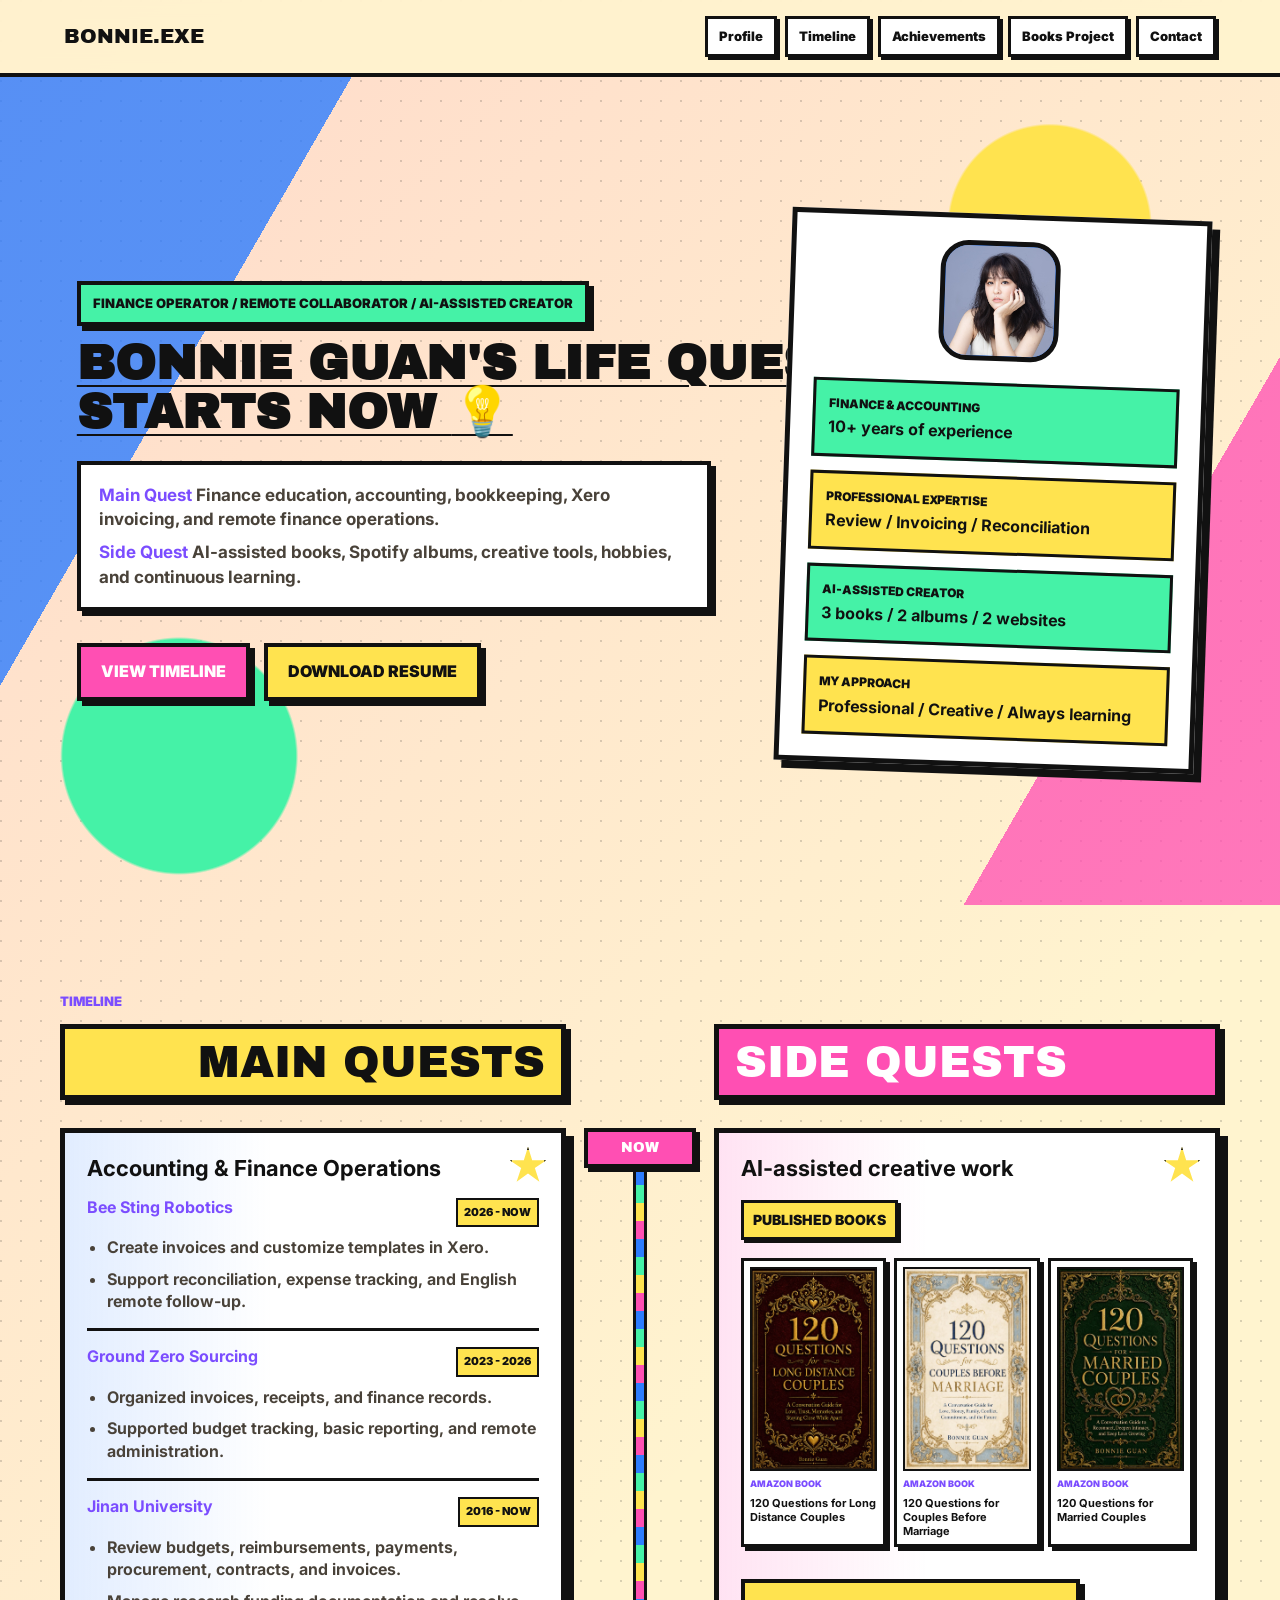
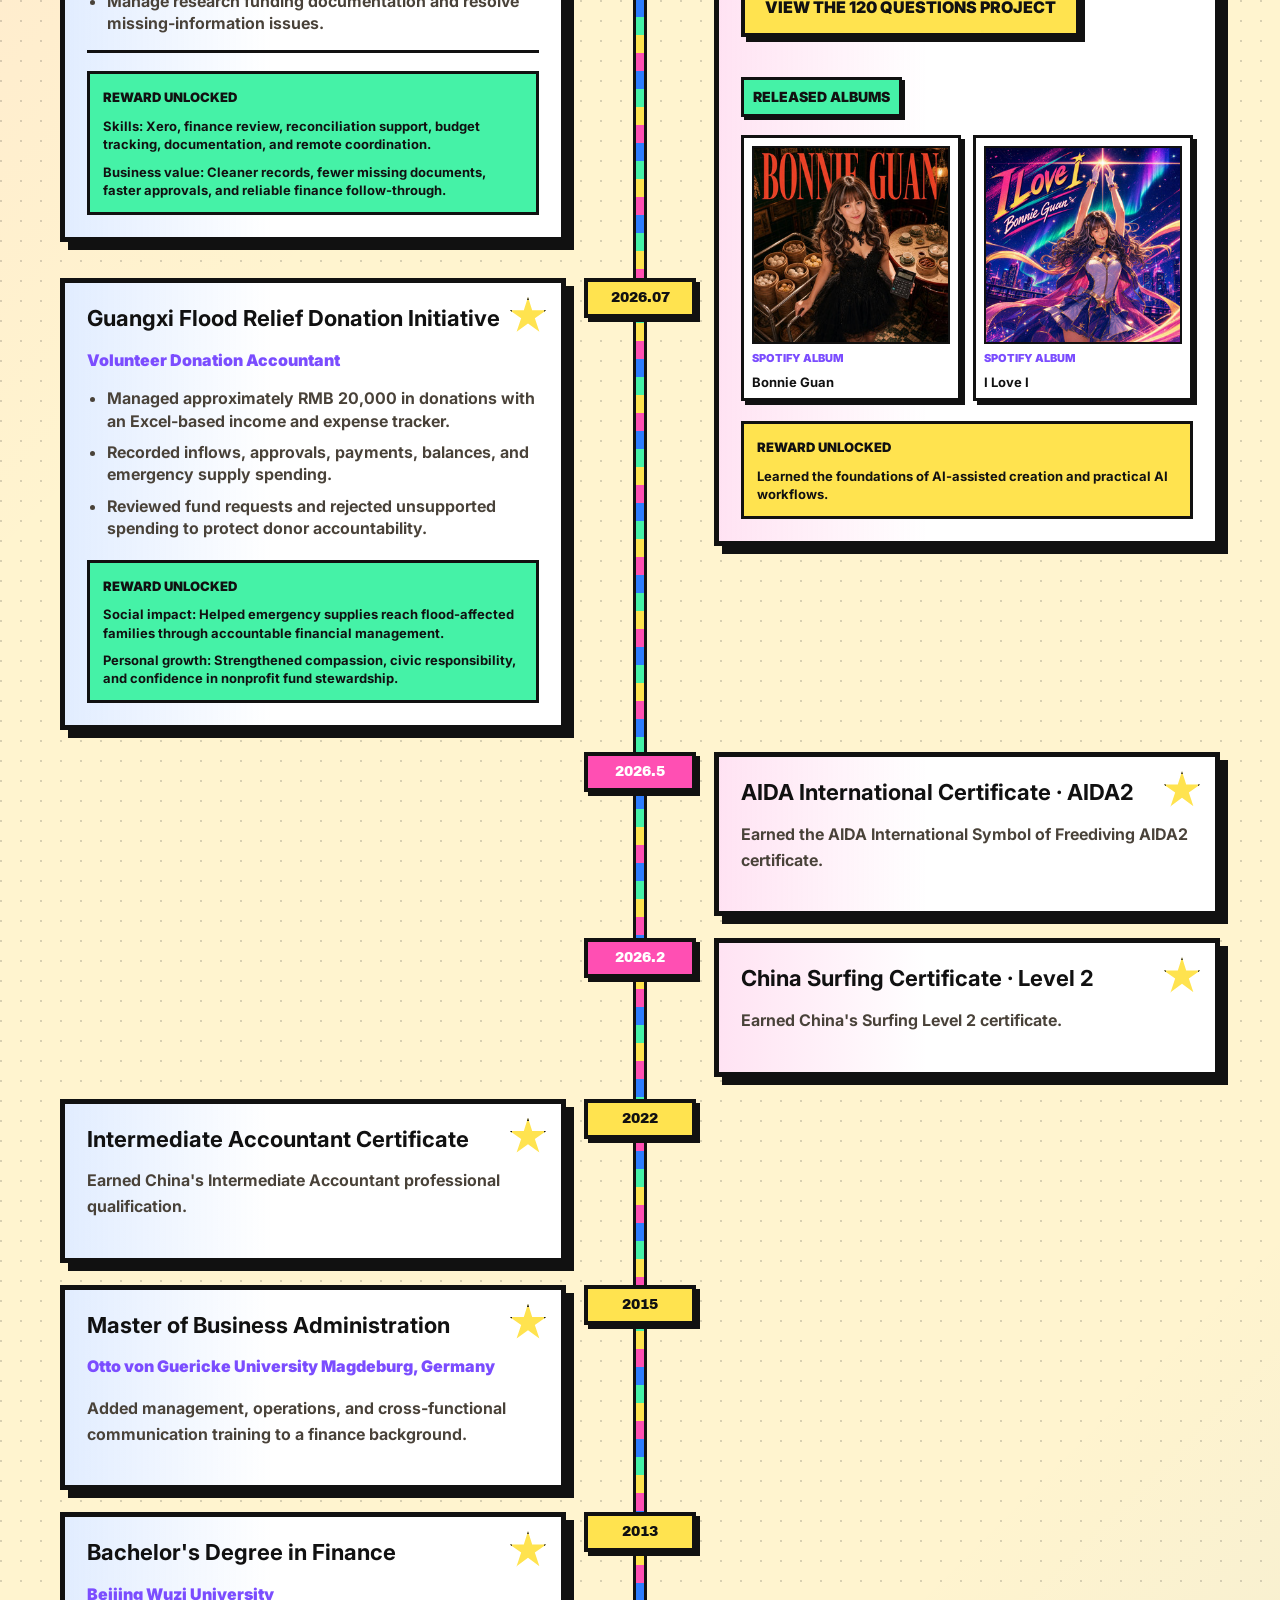
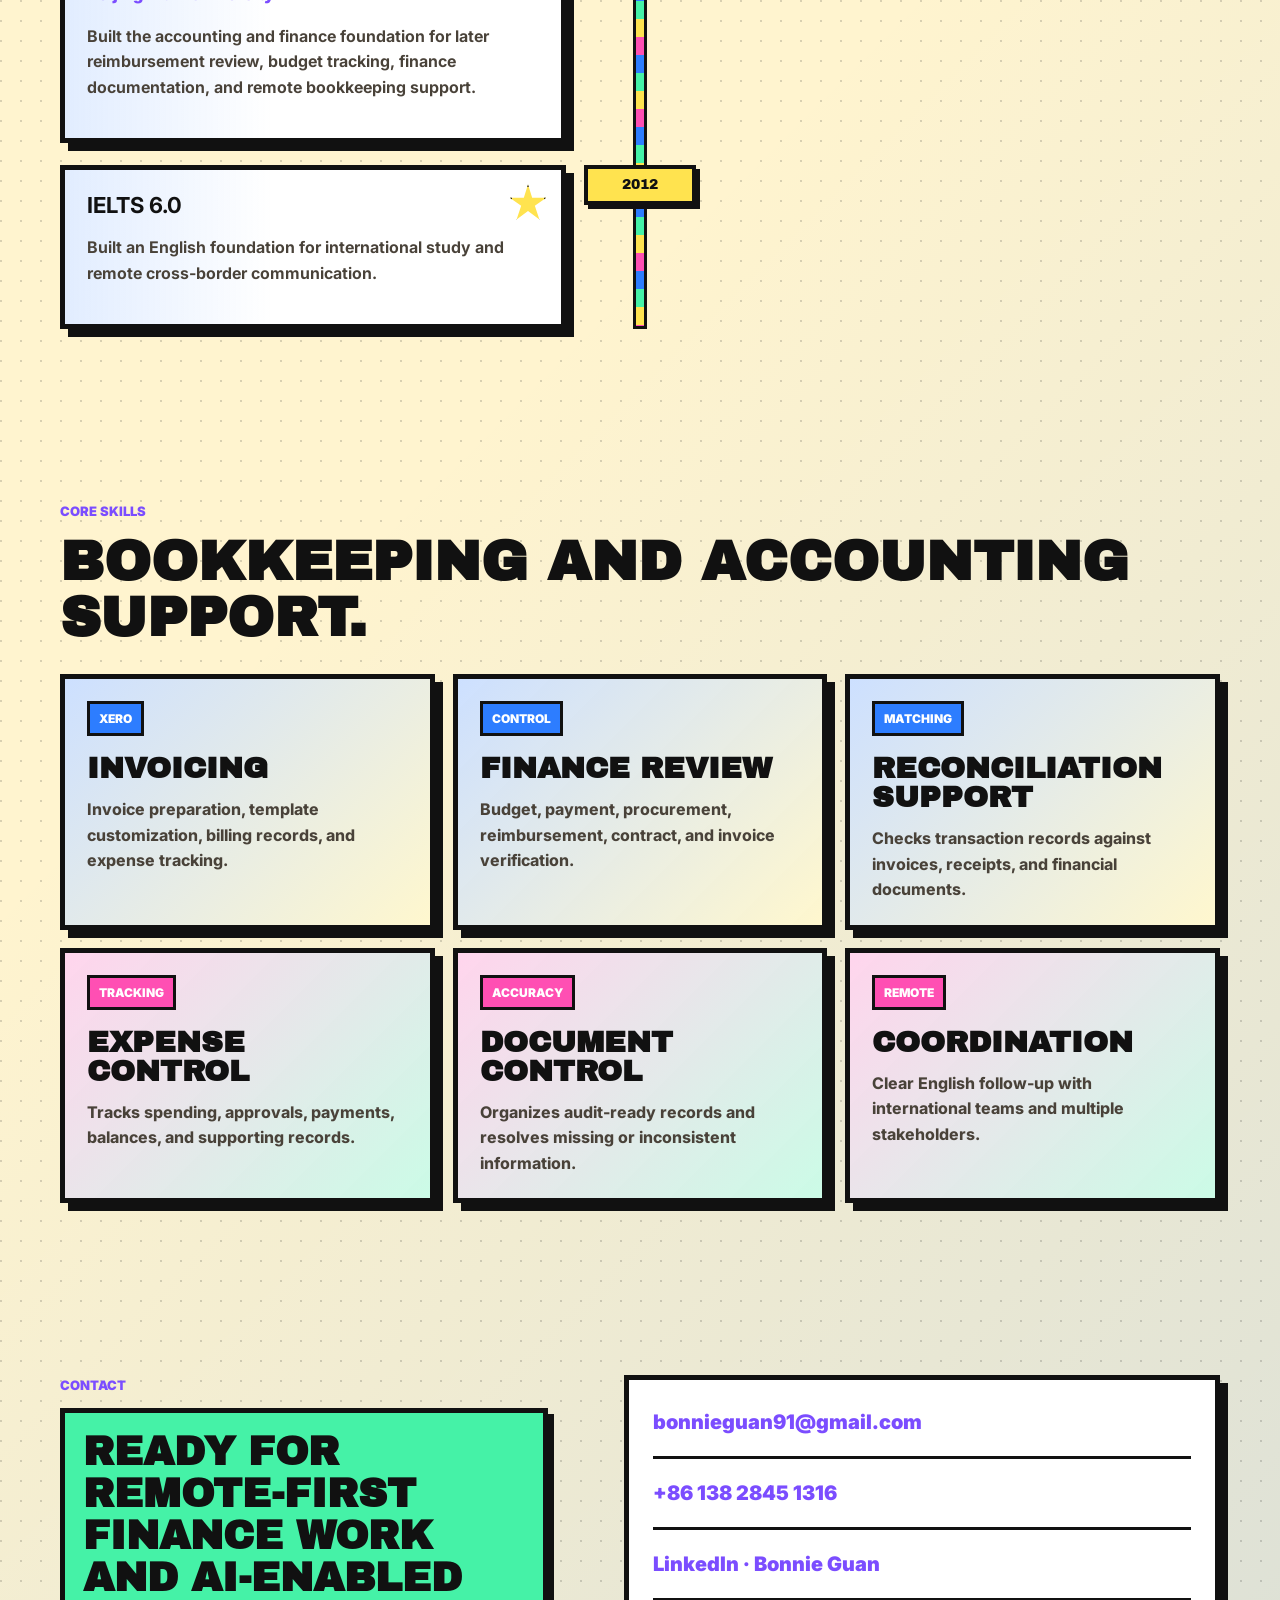
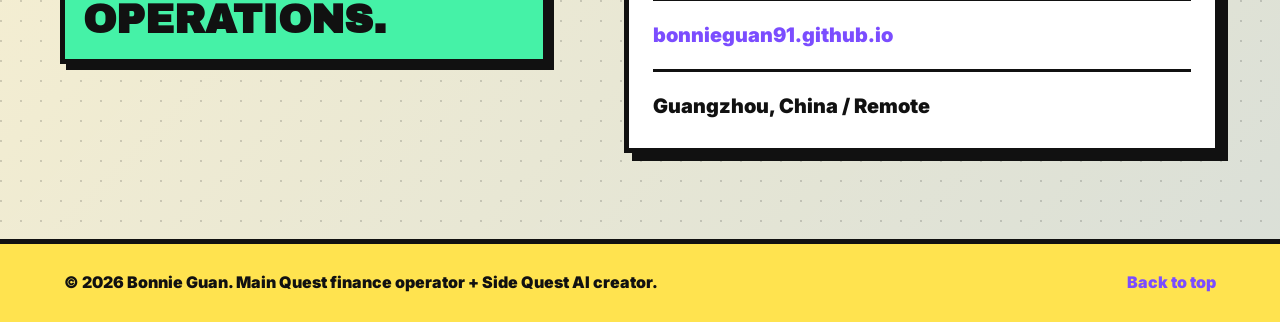
==== commit 1c092714: "Link book collection author site" ====
--- a/index.html
+++ b/index.html
@@ -57,7 +57,7 @@
           </div>
           <div class="stat-row">
             <span>AI-ASSISTED CREATOR</span>
-            <strong>3 books / 2 albums / 1 website</strong>
+            <strong>3 books / 2 albums / 2 websites</strong>
           </div>
           <div class="stat-row">
             <span>MY APPROACH</span>
@@ -133,7 +133,7 @@
             <div class="quest-card quest-card--creative">
               <h3>AI-assisted creative work</h3>
               <div class="work-group work-group--books">
-                <h4>Published Books</h4>
+                <h4><a href="https://bonnieguan91.github.io/projects/120-questions/#collection" target="_blank" rel="noreferrer">Published Books</a></h4>
               <div class="work-grid">
                 <a class="work-card work-card--book" href="https://www.amazon.com/dp/B0H67DQQP9" target="_blank" rel="noreferrer">
                   <img src="assets/book-long-distance-couples.jpg" alt="120 Questions for Long Distance Couples book cover" loading="lazy">
--- a/styles.css
+++ b/styles.css
@@ -645,6 +645,11 @@
   text-transform: uppercase;
 }
 
+.work-group h4 a {
+  color: inherit;
+  text-decoration: none;
+}
+
 .work-group + .work-group h4 {
   background: var(--side-green);
 }
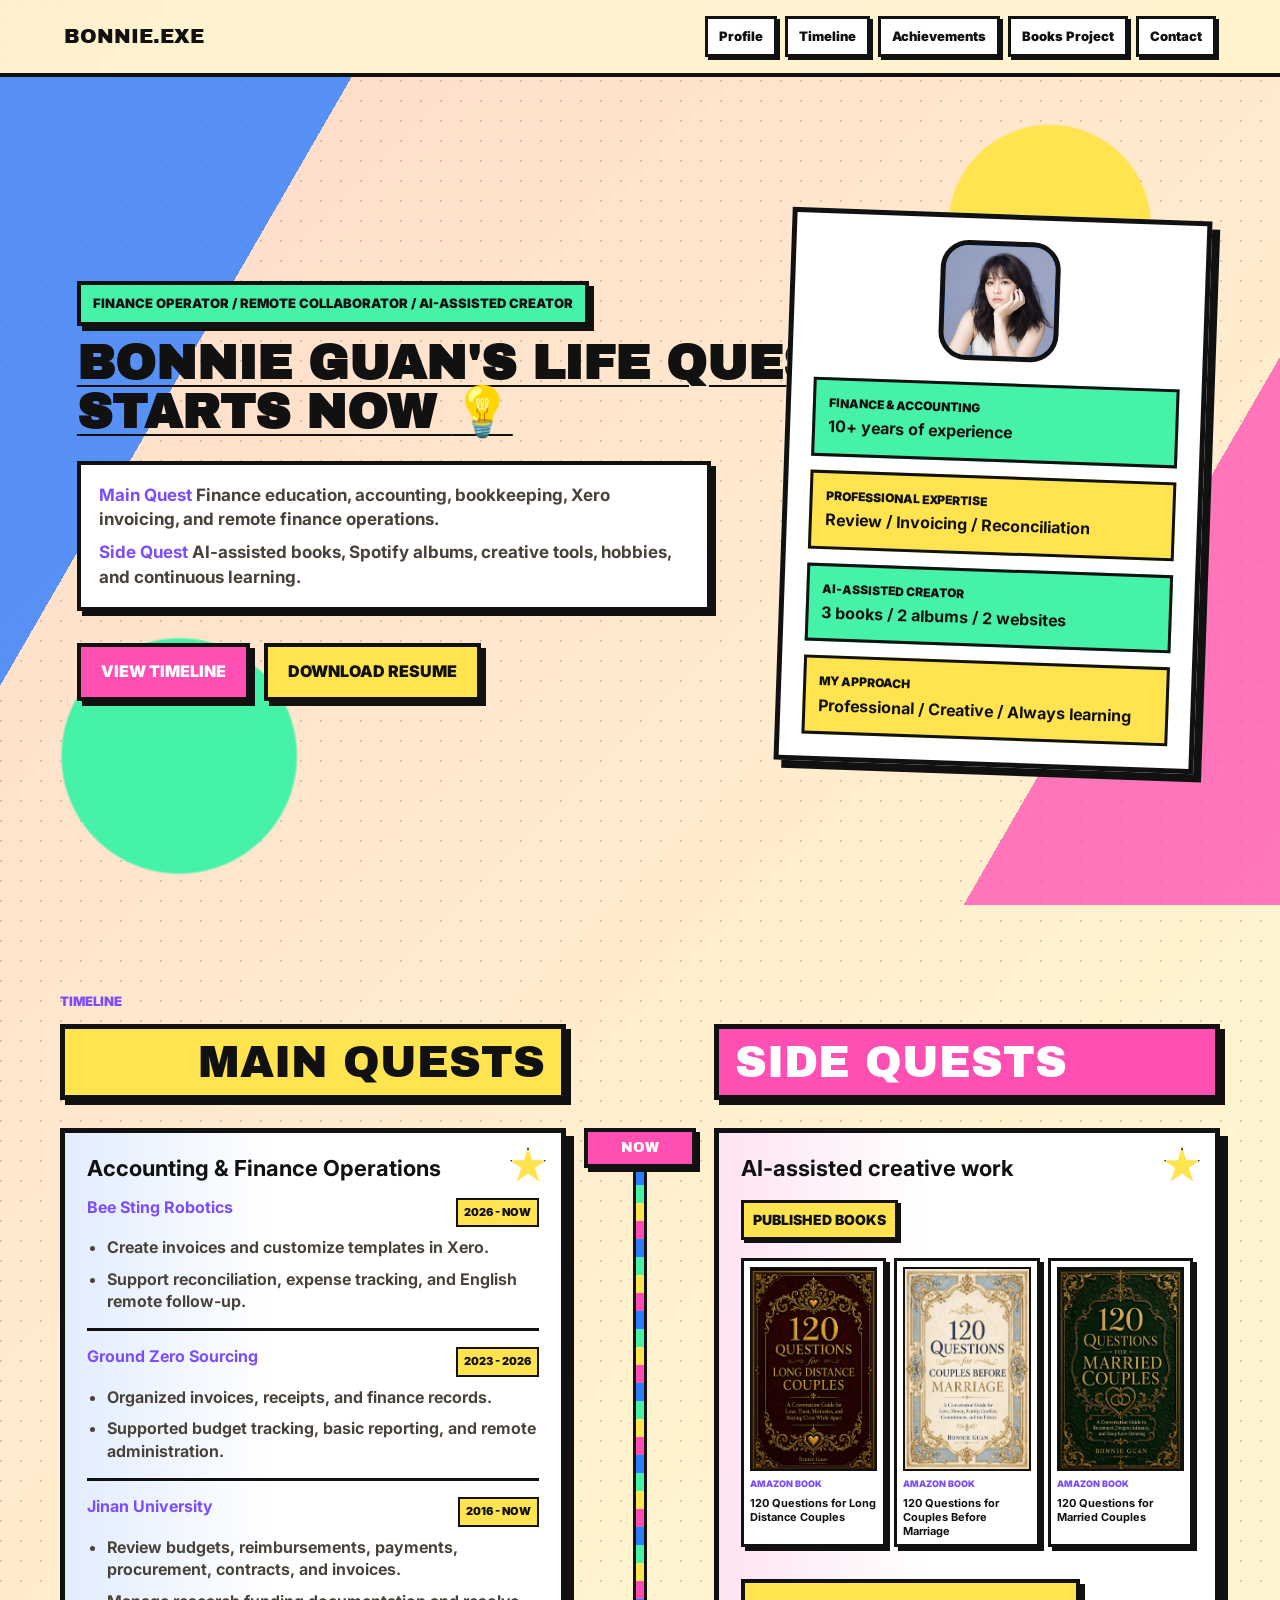
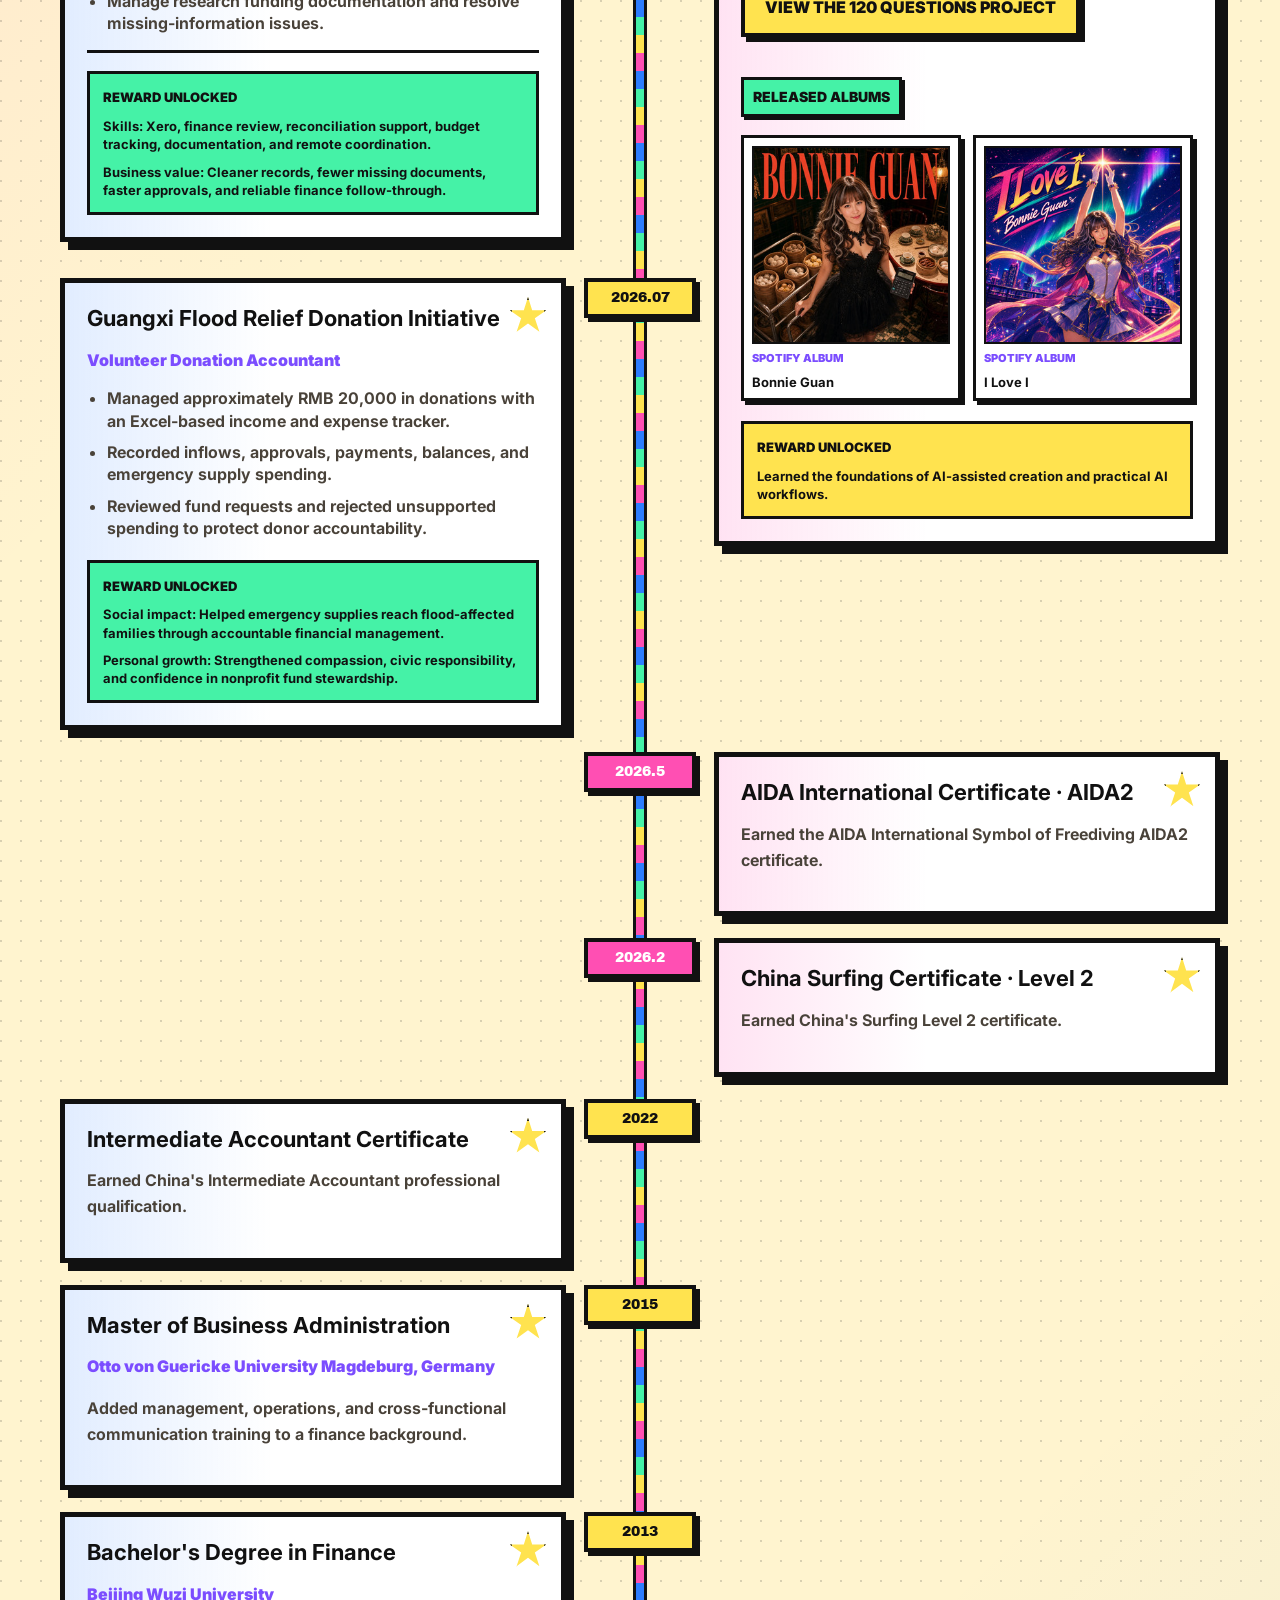
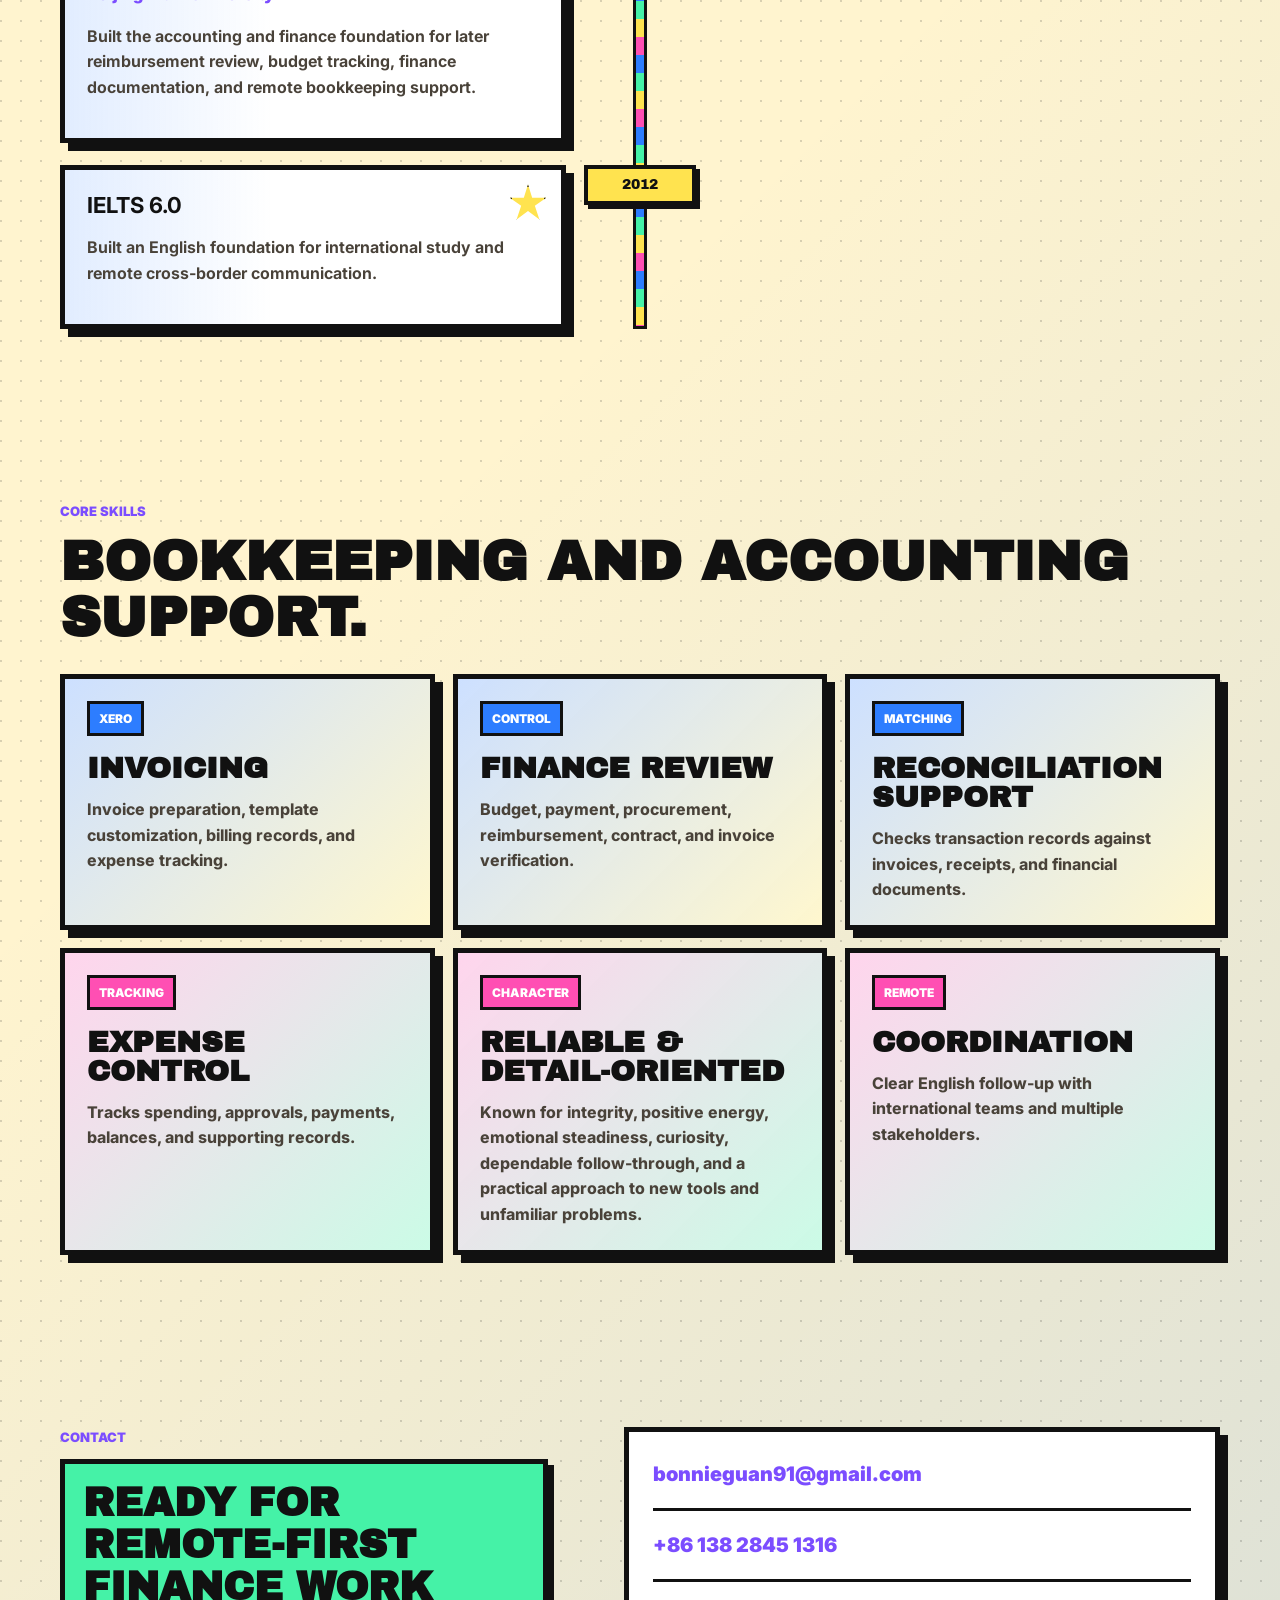
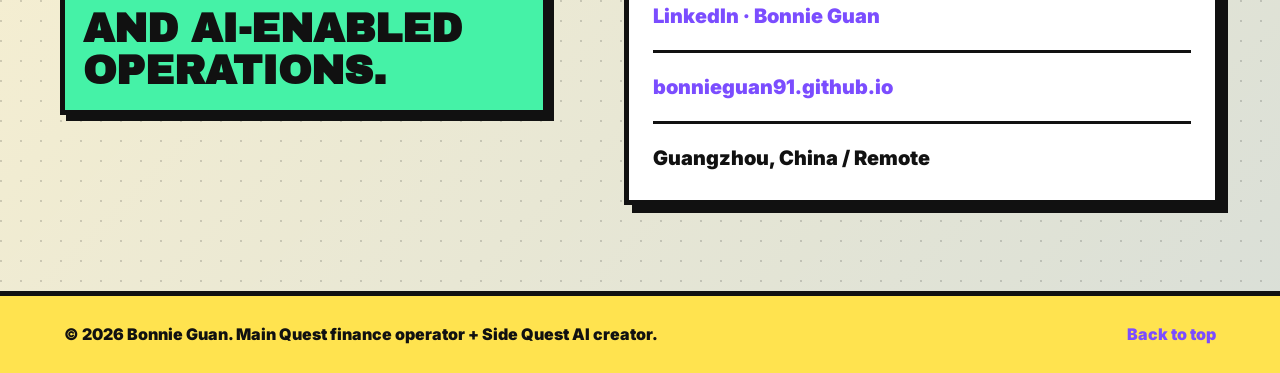
==== commit 332f4fda: "Refine profile trait and update book link" ====
--- a/index.html
+++ b/index.html
@@ -135,7 +135,7 @@
               <div class="work-group work-group--books">
                 <h4><a href="https://bonnieguan91.github.io/projects/120-questions/#collection" target="_blank" rel="noreferrer">Published Books</a></h4>
               <div class="work-grid">
-                <a class="work-card work-card--book" href="https://www.amazon.com/dp/B0H67DQQP9" target="_blank" rel="noreferrer">
+                <a class="work-card work-card--book" href="https://www.amazon.com/dp/B0H682BXLG" target="_blank" rel="noreferrer">
                   <img src="assets/book-long-distance-couples.jpg" alt="120 Questions for Long Distance Couples book cover" loading="lazy">
                   <span>Amazon Book</span>
                   <strong>120 Questions for Long Distance Couples</strong>
@@ -256,9 +256,9 @@
             <p>Tracks spending, approvals, payments, balances, and supporting records.</p>
           </article>
           <article class="badge-card badge-card--side">
-            <span>ACCURACY</span>
-            <strong>Document Control</strong>
-            <p>Organizes audit-ready records and resolves missing or inconsistent information.</p>
+            <span>CHARACTER</span>
+            <strong>Reliable &amp; Detail-Oriented</strong>
+            <p>Known for integrity, positive energy, emotional steadiness, curiosity, dependable follow-through, and a practical approach to new tools and unfamiliar problems.</p>
           </article>
           <article class="badge-card badge-card--side">
             <span>REMOTE</span>
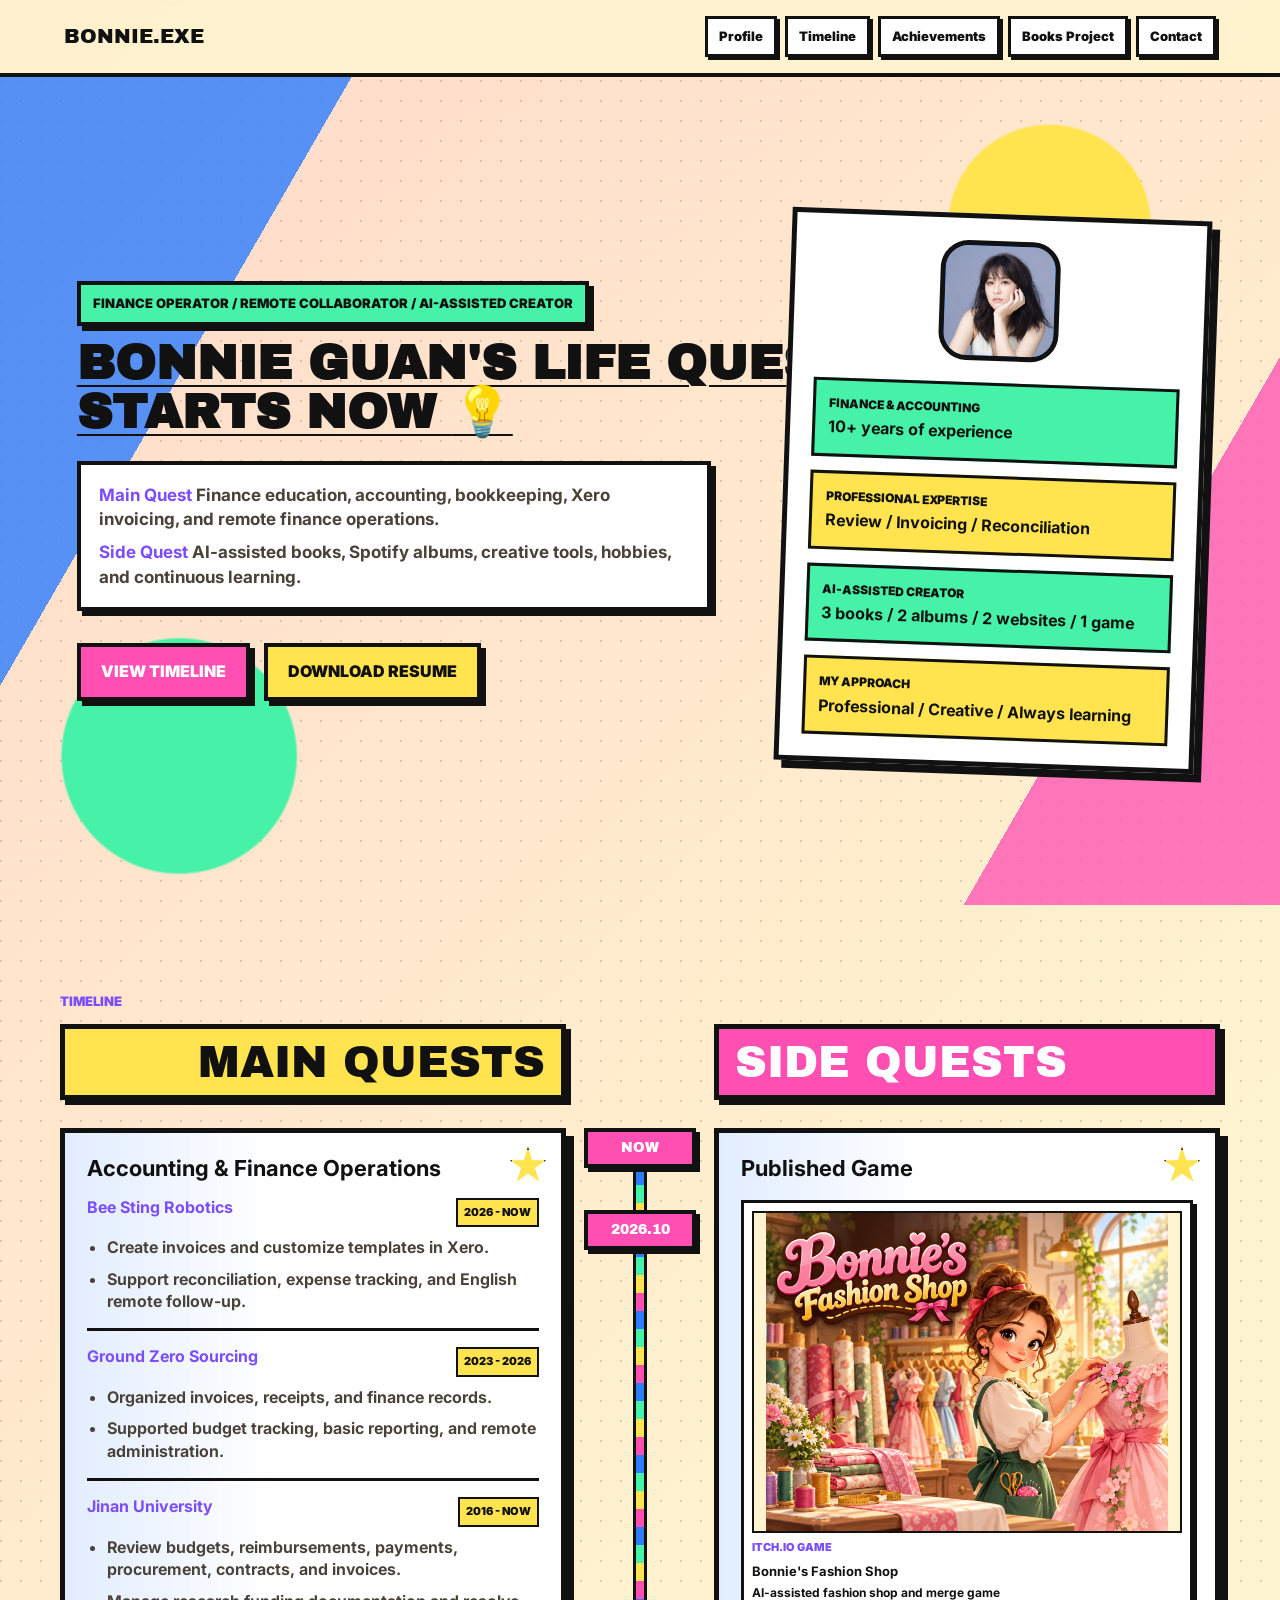
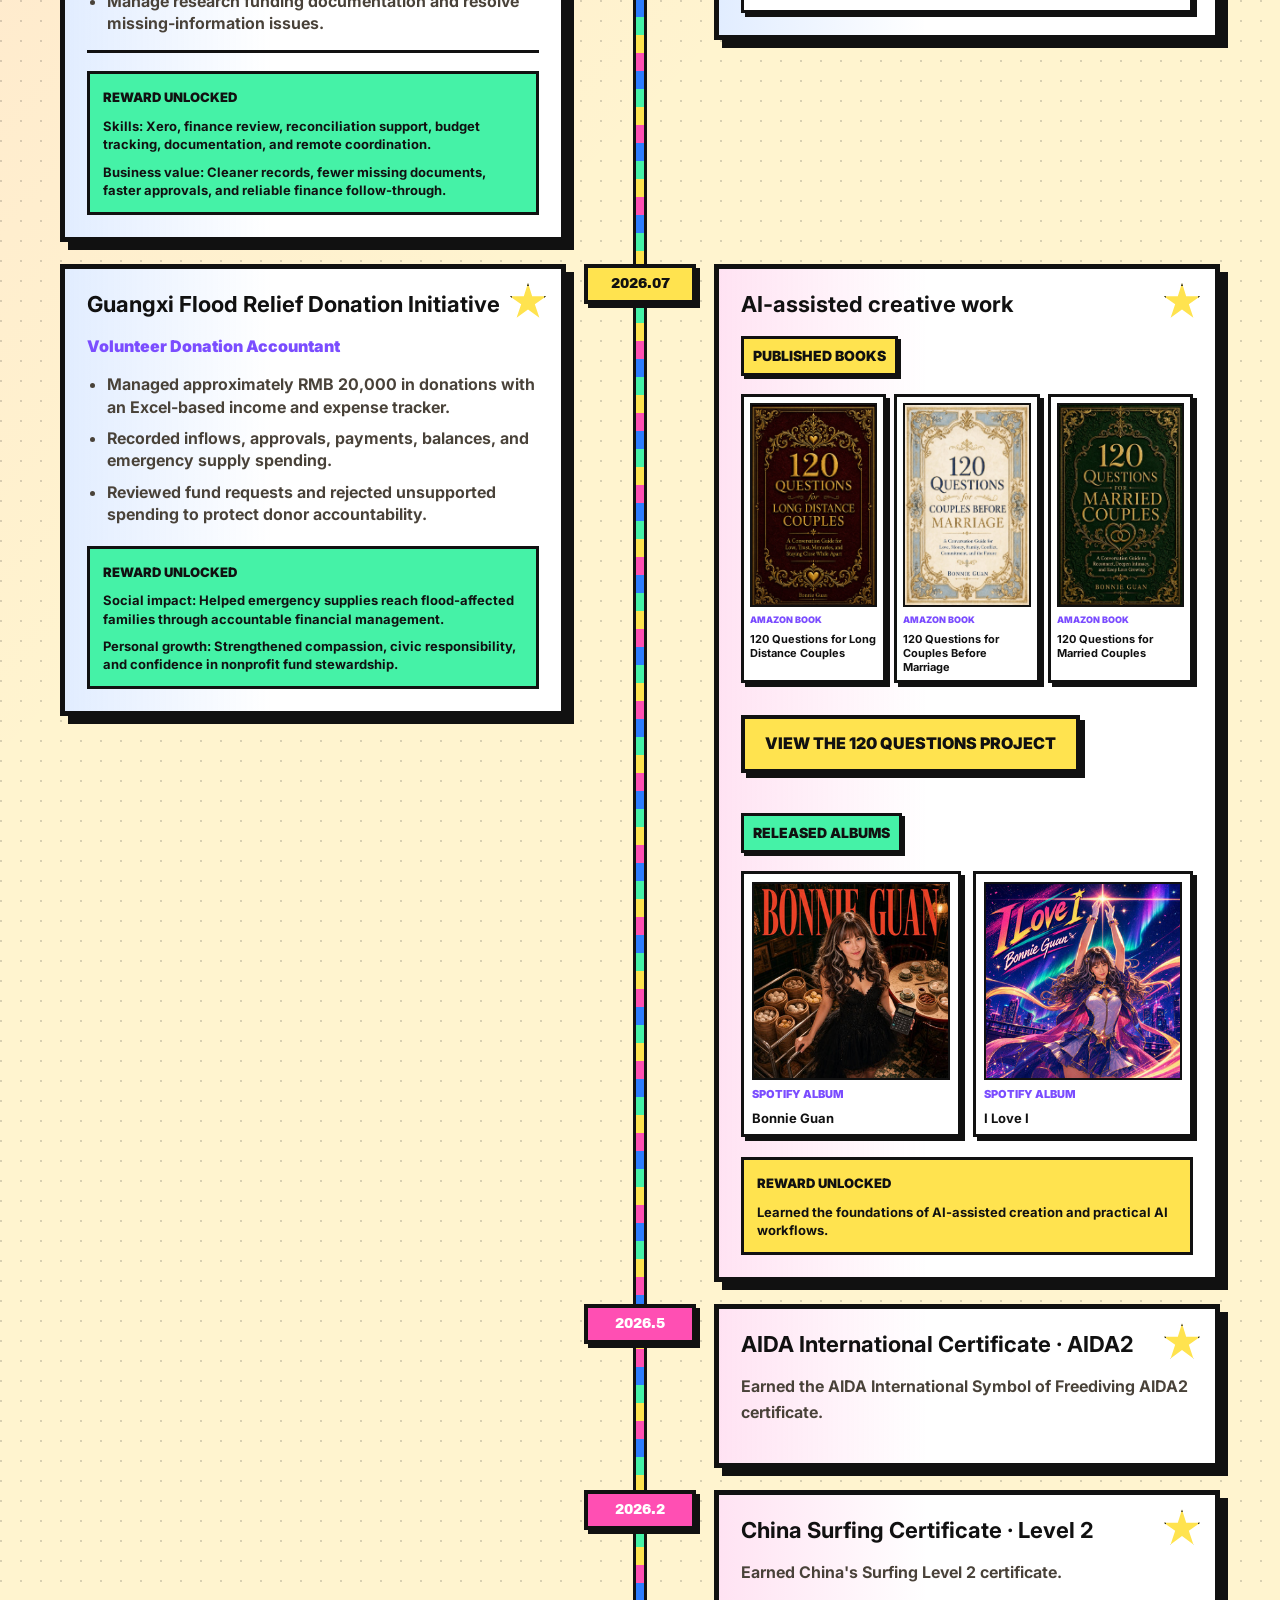
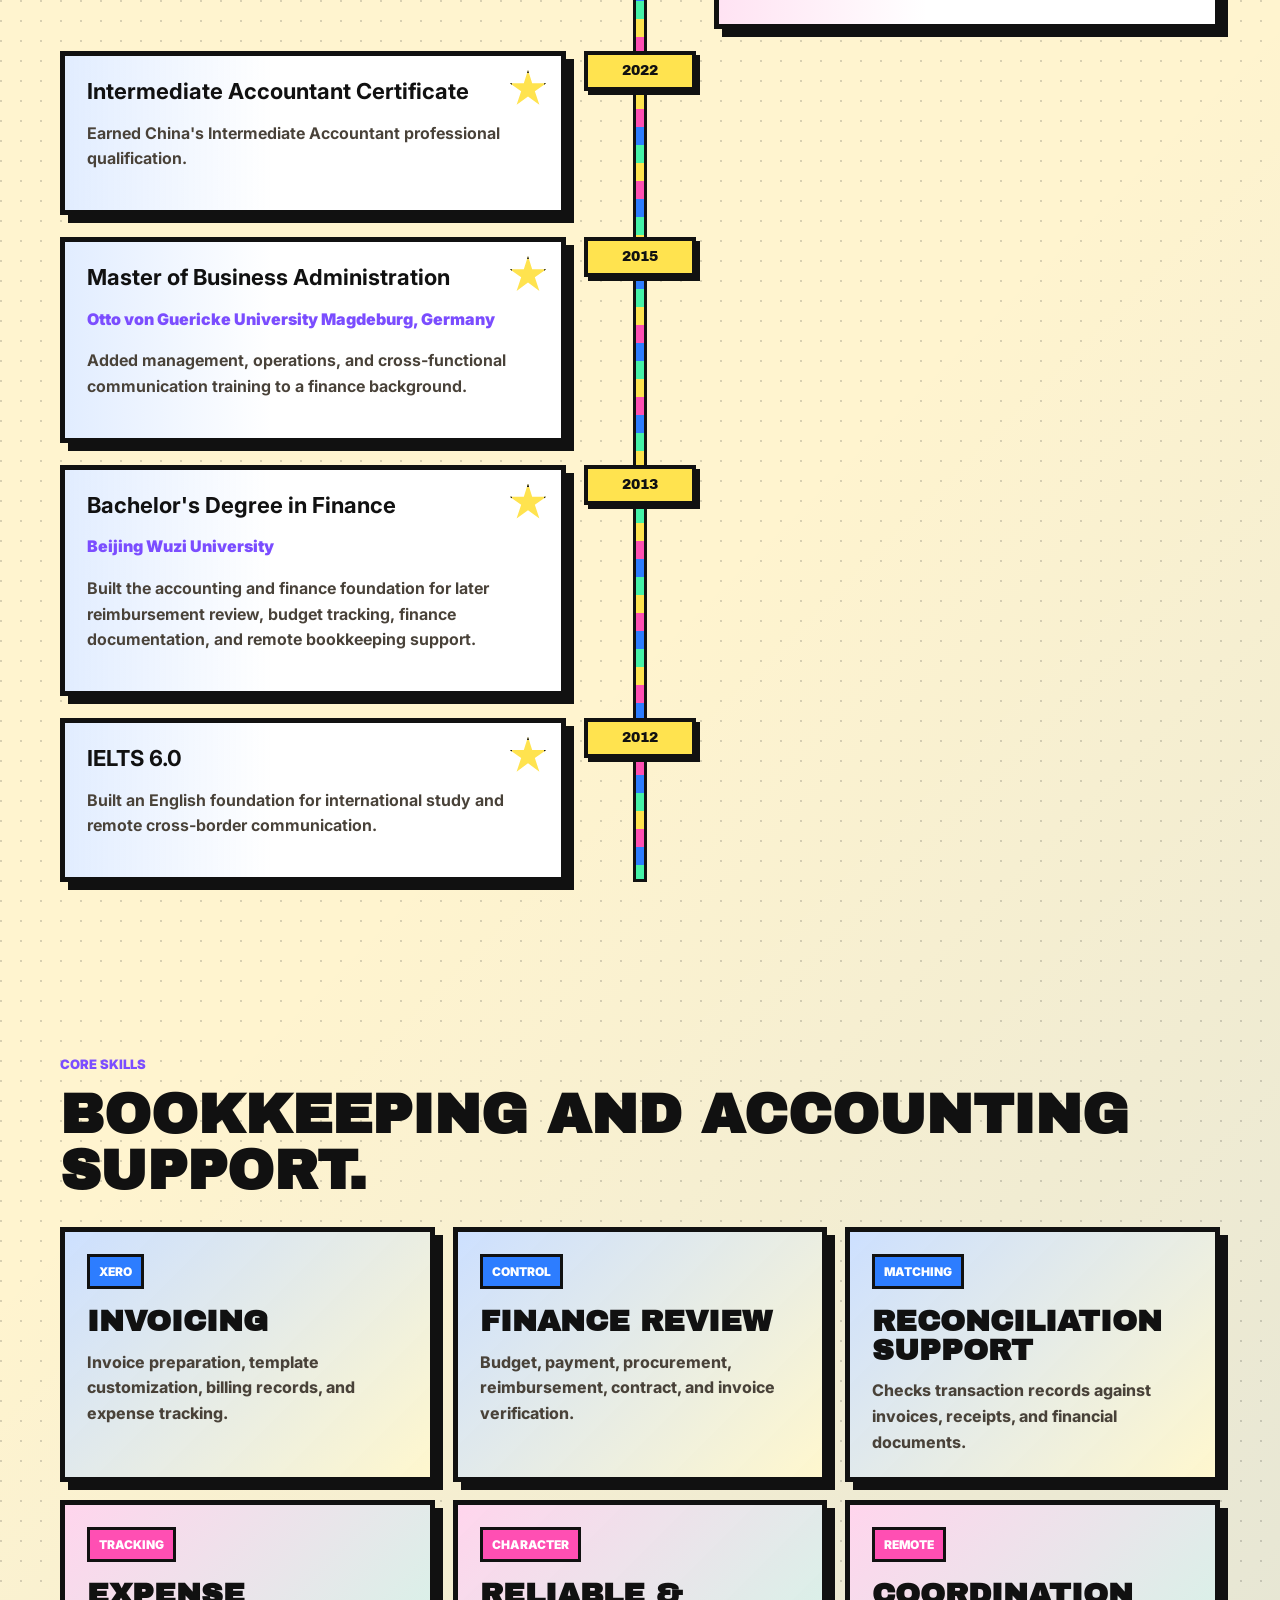
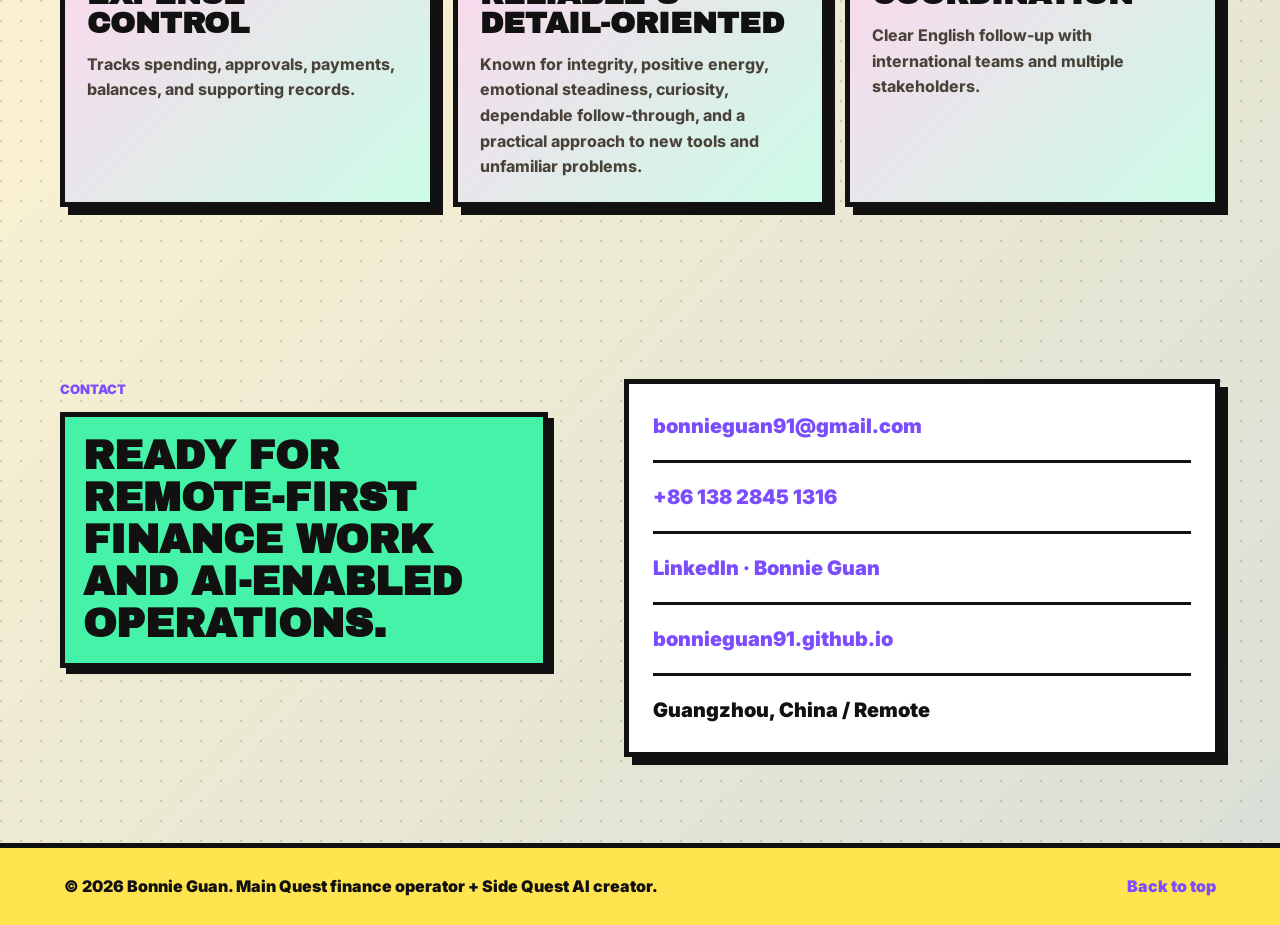
==== commit 738c9fe6: "Add published game to portfolio timeline" ====
--- a/index.html
+++ b/index.html
@@ -57,7 +57,7 @@
           </div>
           <div class="stat-row">
             <span>AI-ASSISTED CREATOR</span>
-            <strong>3 books / 2 albums / 2 websites</strong>
+            <strong>3 books / 2 albums / 2 websites / 1 game</strong>
           </div>
           <div class="stat-row">
             <span>MY APPROACH</span>
@@ -75,7 +75,7 @@
           </div>
         </div>
         <div class="timeline" aria-label="Single reverse chronological growth timeline">
-          <article class="timeline-item timeline-item--both">
+          <article class="timeline-item timeline-item--main">
             <div class="timeline-date timeline-date--now">Now</div>
             <div class="quest-card quest-card--career">
               <h3>Accounting &amp; Finance Operations</h3>
@@ -115,7 +115,20 @@
                 <span><b>Business value:</b> Cleaner records, fewer missing documents, faster approvals, and reliable finance follow-through.</span>
               </div>
             </div>
-            <div class="timeline-date timeline-date--flood">2026.07</div>
+            <div class="timeline-date timeline-date--game">2026.10</div>
+            <div class="quest-card quest-card--game-release">
+              <h3>Published Game</h3>
+              <a class="work-card work-card--game" href="https://bonnieguan91.itch.io/bonnies-fashion-shop" target="_blank" rel="noreferrer">
+                <img src="assets/bonnies-fashion-shop-cover.png" alt="Bonnie's Fashion Shop game cover" loading="lazy">
+                <span>itch.io Game</span>
+                <strong>Bonnie's Fashion Shop</strong>
+                <small>AI-assisted fashion shop and merge game</small>
+              </a>
+            </div>
+          </article>
+
+          <article class="timeline-item timeline-item--both timeline-item--july">
+            <div class="timeline-date">2026.07</div>
             <div class="quest-card quest-card--flood">
               <h3>Guangxi Flood Relief Donation Initiative</h3>
               <p class="quest-emphasis">Volunteer Donation Accountant</p>
@@ -134,41 +147,41 @@
               <h3>AI-assisted creative work</h3>
               <div class="work-group work-group--books">
                 <h4><a href="https://bonnieguan91.github.io/projects/120-questions/#collection" target="_blank" rel="noreferrer">Published Books</a></h4>
-              <div class="work-grid">
-                <a class="work-card work-card--book" href="https://www.amazon.com/dp/B0H682BXLG" target="_blank" rel="noreferrer">
-                  <img src="assets/book-long-distance-couples.jpg" alt="120 Questions for Long Distance Couples book cover" loading="lazy">
-                  <span>Amazon Book</span>
-                  <strong>120 Questions for Long Distance Couples</strong>
-                </a>
-                <a class="work-card work-card--book" href="https://www.amazon.com/dp/B0H8LMN9Z5" target="_blank" rel="noreferrer">
-                  <img src="assets/book-before-marriage.jpg" alt="120 Questions for Couples Before Marriage book cover" loading="lazy">
-                  <span>Amazon Book</span>
-                  <strong>120 Questions for Couples Before Marriage</strong>
-                </a>
-                <a class="work-card work-card--book" href="https://www.amazon.com/dp/B0HBMDC1QF" target="_blank" rel="noreferrer">
-                  <img src="assets/book-married-couples.jpg" alt="120 Questions for Married Couples book cover" loading="lazy">
-                  <span>Amazon Book</span>
-                  <strong>120 Questions for Married Couples</strong>
-                </a>
-              </div>
-              <div class="hero__actions">
-                <a class="button button--secondary" href="projects/120-questions/">View the 120 Questions project</a>
-              </div>
+                <div class="work-grid">
+                  <a class="work-card work-card--book" href="https://www.amazon.com/dp/B0H682BXLG" target="_blank" rel="noreferrer">
+                    <img src="assets/book-long-distance-couples.jpg" alt="120 Questions for Long Distance Couples book cover" loading="lazy">
+                    <span>Amazon Book</span>
+                    <strong>120 Questions for Long Distance Couples</strong>
+                  </a>
+                  <a class="work-card work-card--book" href="https://www.amazon.com/dp/B0H8LMN9Z5" target="_blank" rel="noreferrer">
+                    <img src="assets/book-before-marriage.jpg" alt="120 Questions for Couples Before Marriage book cover" loading="lazy">
+                    <span>Amazon Book</span>
+                    <strong>120 Questions for Couples Before Marriage</strong>
+                  </a>
+                  <a class="work-card work-card--book" href="https://www.amazon.com/dp/B0HBMDC1QF" target="_blank" rel="noreferrer">
+                    <img src="assets/book-married-couples.jpg" alt="120 Questions for Married Couples book cover" loading="lazy">
+                    <span>Amazon Book</span>
+                    <strong>120 Questions for Married Couples</strong>
+                  </a>
+                </div>
+                <div class="hero__actions">
+                  <a class="button button--secondary" href="projects/120-questions/">View the 120 Questions project</a>
+                </div>
               </div>
               <div class="work-group">
                 <h4>Released Albums</h4>
-              <div class="work-grid">
-                <a class="work-card work-card--album" href="https://open.spotify.com/album/7pcO1WIXZBmDSaNgCF2WEp?si=xMJjK9J2S-avu1J1BTaaRw" target="_blank" rel="noreferrer">
-                  <img src="assets/album-bonnie-guan.jpg" alt="Bonnie Guan album cover" loading="lazy">
-                  <span>Spotify Album</span>
-                  <strong>Bonnie Guan</strong>
-                </a>
-                <a class="work-card work-card--album" href="https://open.spotify.com/album/7AcNhLnGMTazbY5FP51ECu?si=ZZlqLAuSSoafcFXuG23ucQ" target="_blank" rel="noreferrer">
-                  <img src="assets/album-i-love-i.jpg" alt="I Love I album cover" loading="lazy">
-                  <span>Spotify Album</span>
-                  <strong>I Love I</strong>
-                </a>
-              </div>
+                <div class="work-grid">
+                  <a class="work-card work-card--album" href="https://open.spotify.com/album/7pcO1WIXZBmDSaNgCF2WEp?si=xMJjK9J2S-avu1J1BTaaRw" target="_blank" rel="noreferrer">
+                    <img src="assets/album-bonnie-guan.jpg" alt="Bonnie Guan album cover" loading="lazy">
+                    <span>Spotify Album</span>
+                    <strong>Bonnie Guan</strong>
+                  </a>
+                  <a class="work-card work-card--album" href="https://open.spotify.com/album/7AcNhLnGMTazbY5FP51ECu?si=ZZlqLAuSSoafcFXuG23ucQ" target="_blank" rel="noreferrer">
+                    <img src="assets/album-i-love-i.jpg" alt="I Love I album cover" loading="lazy">
+                    <span>Spotify Album</span>
+                    <strong>I Love I</strong>
+                  </a>
+                </div>
               </div>
               <div class="quest-reward quest-reward--creative">
                 <strong>Reward unlocked</strong>
--- a/styles.css
+++ b/styles.css
@@ -424,29 +424,35 @@
   grid-row: 1;
 }
 
-.timeline-item--both .timeline-date--now {
+.timeline-date--now {
   grid-column: 2;
   grid-row: 1;
   background: var(--side-pink);
   color: var(--white);
 }
 
+.timeline-date--game {
+  grid-column: 2;
+  grid-row: 1;
+  margin-top: 82px;
+  background: var(--side-pink);
+  color: var(--white);
+}
+
+.timeline-item--main .quest-card--game-release {
+  grid-column: 3;
+  grid-row: 1;
+}
+
 .timeline-item--both .quest-card--creative {
   grid-column: 3;
-  grid-row: 1 / span 2;
+  grid-row: 1;
   align-self: start;
 }
 
-.timeline-item--both .quest-card--flood {
+.timeline-item--july .quest-card--flood {
   grid-column: 1;
-  grid-row: 2;
-  margin-top: 18px;
-}
-
-.timeline-item--both .timeline-date--flood {
-  grid-column: 2;
-  grid-row: 2;
-  margin-top: 18px;
+  grid-row: 1;
 }
 
 .timeline-item--side .timeline-date {
@@ -689,6 +695,22 @@
   aspect-ratio: 1;
 }
 
+.work-card--game img {
+  aspect-ratio: 4 / 3;
+  object-fit: contain;
+}
+
+.work-card--game small {
+  color: var(--body);
+  font-size: 12px;
+  font-weight: 700;
+  line-height: 1.4;
+}
+
+.quest-card--game-release .work-card {
+  margin-top: 18px;
+}
+
 .work-card span {
   color: var(--violet);
   font-size: 11px;
@@ -866,10 +888,16 @@
   .timeline-item--main .quest-card,
   .timeline-item--side .quest-card,
   .timeline-item--both .quest-card--career,
-  .timeline-item--both .quest-card--flood,
+  .timeline-item--july .quest-card--flood,
   .timeline-item--both .quest-card--creative,
-  .timeline-item--both .timeline-date--now,
-  .timeline-item--both .timeline-date--flood {
+  .timeline-item--both .timeline-date--now {
+    grid-column: auto;
+    grid-row: auto;
+    margin-top: 0;
+  }
+
+  .timeline-date--game,
+  .timeline-item--main .quest-card--game-release {
     grid-column: auto;
     grid-row: auto;
     margin-top: 0;
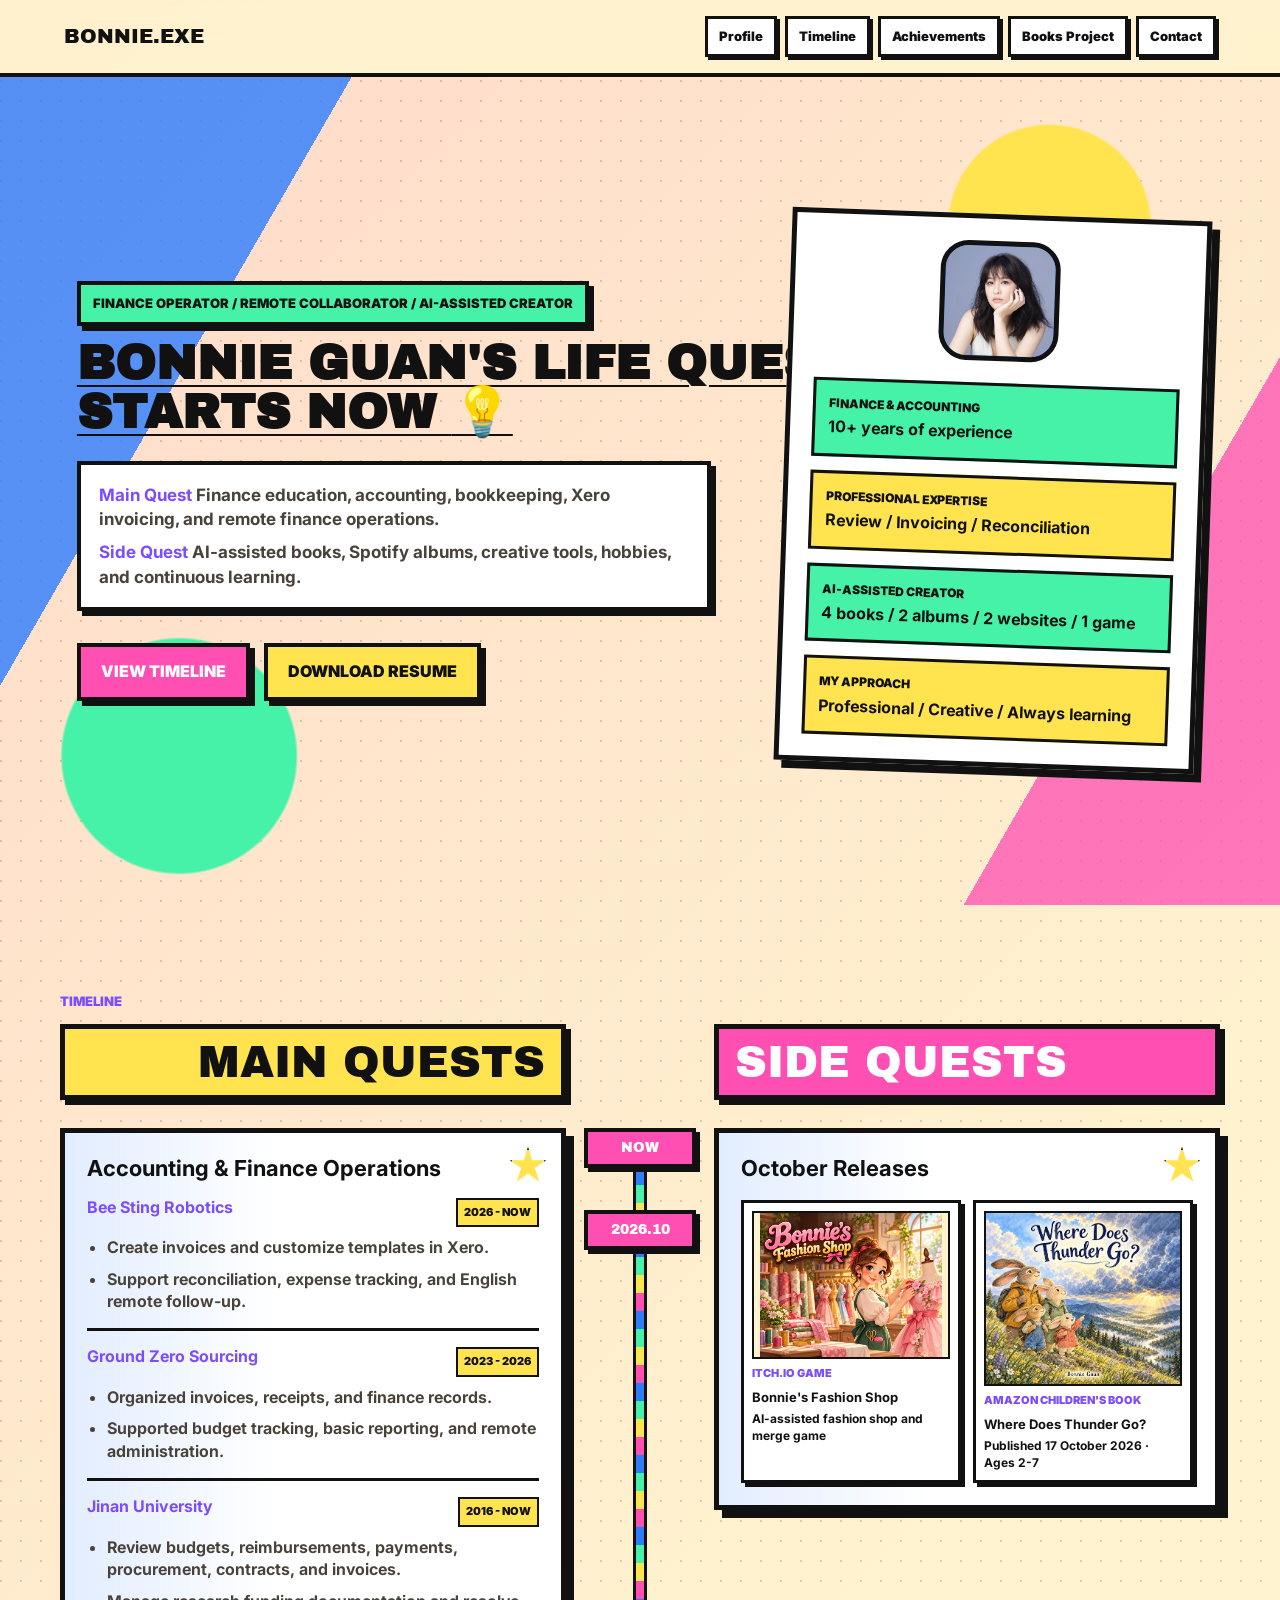
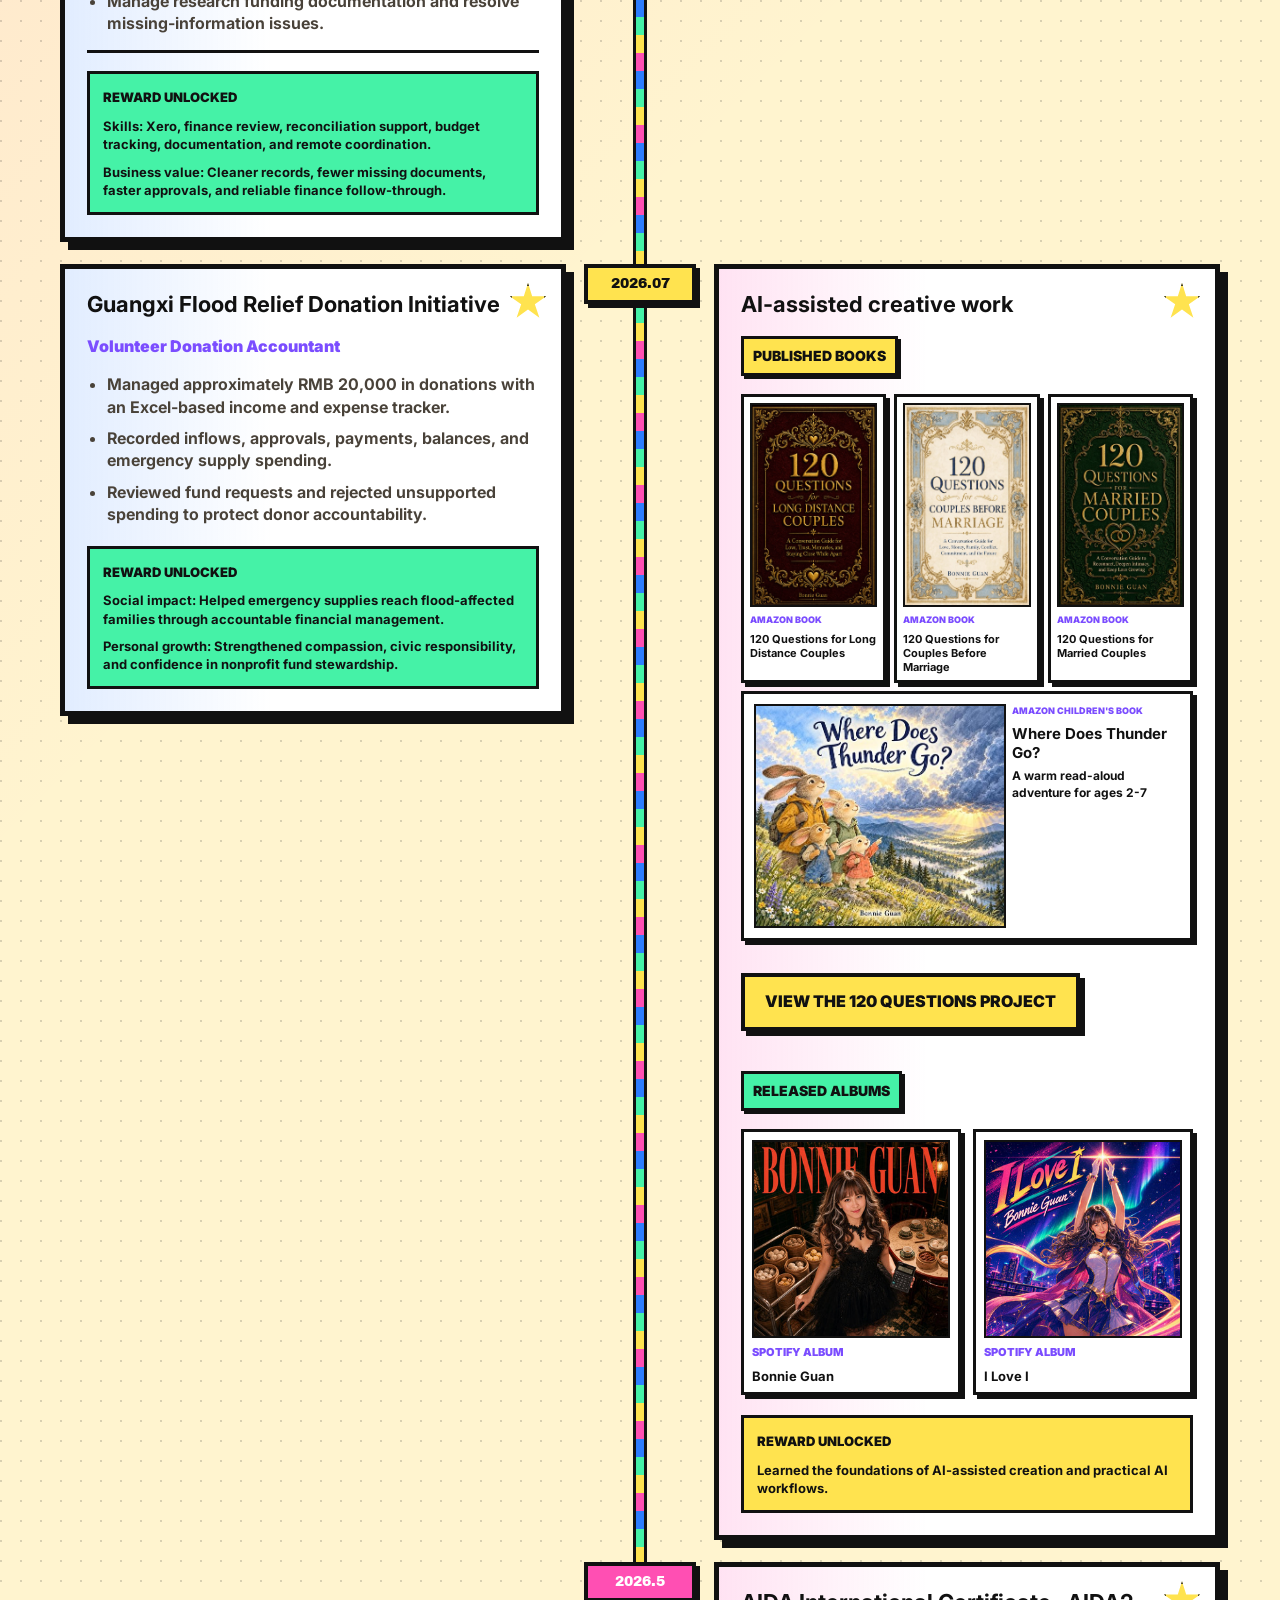
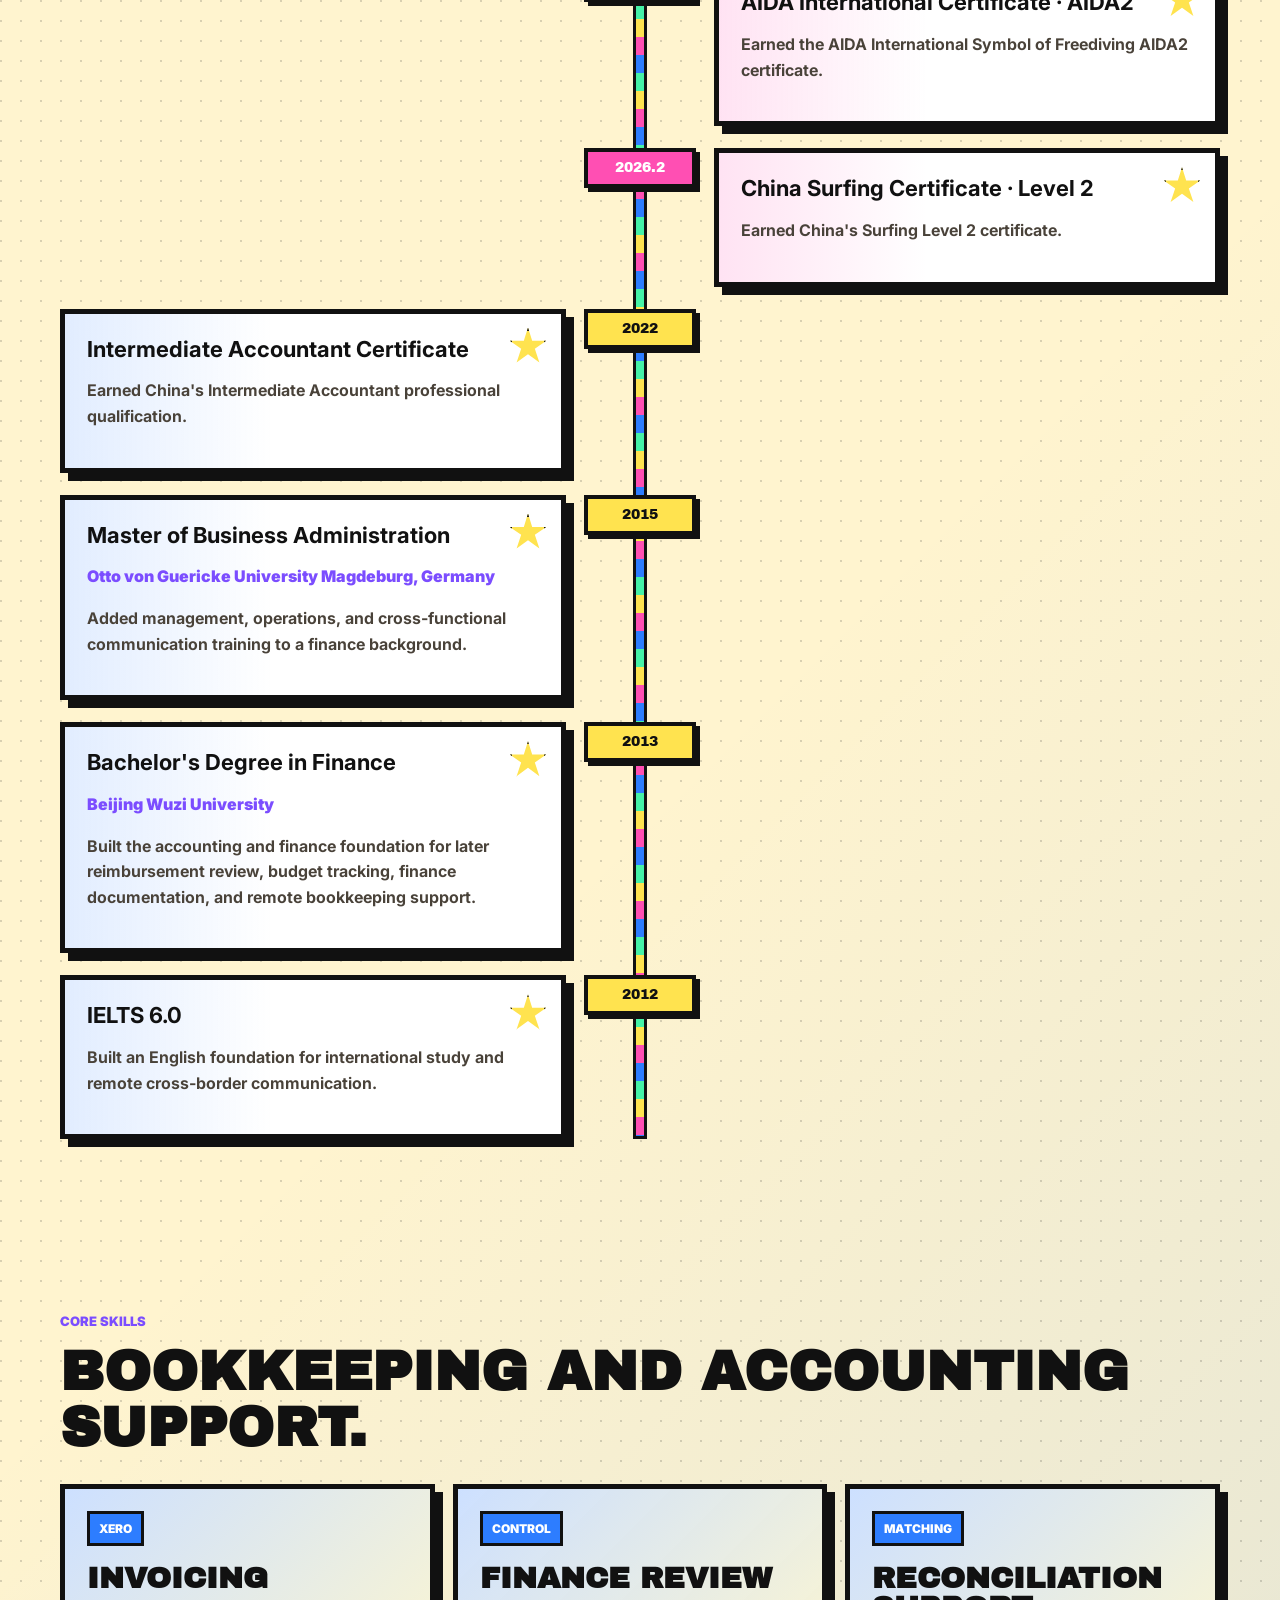
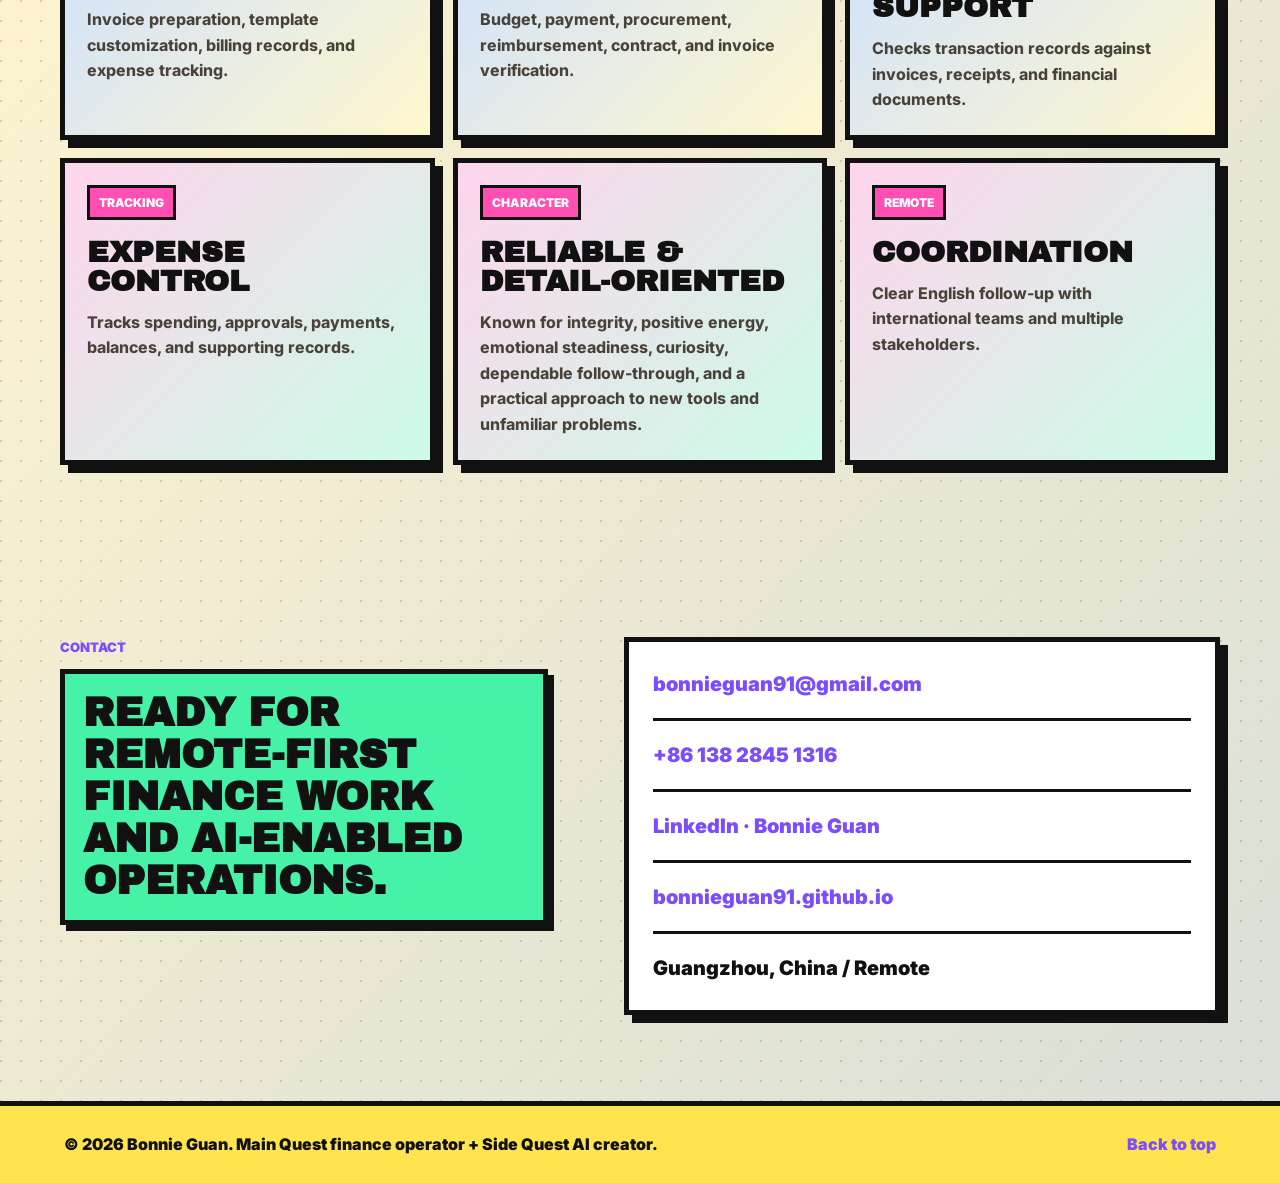
==== commit 80eaec0f: "Add new children's book to portfolio" ====
--- a/index.html
+++ b/index.html
@@ -57,7 +57,7 @@
           </div>
           <div class="stat-row">
             <span>AI-ASSISTED CREATOR</span>
-            <strong>3 books / 2 albums / 2 websites / 1 game</strong>
+            <strong>4 books / 2 albums / 2 websites / 1 game</strong>
           </div>
           <div class="stat-row">
             <span>MY APPROACH</span>
@@ -116,14 +116,22 @@
               </div>
             </div>
             <div class="timeline-date timeline-date--game">2026.10</div>
-            <div class="quest-card quest-card--game-release">
-              <h3>Published Game</h3>
-              <a class="work-card work-card--game" href="https://bonnieguan91.itch.io/bonnies-fashion-shop" target="_blank" rel="noreferrer">
-                <img src="assets/bonnies-fashion-shop-cover.png" alt="Bonnie's Fashion Shop game cover" loading="lazy">
-                <span>itch.io Game</span>
-                <strong>Bonnie's Fashion Shop</strong>
-                <small>AI-assisted fashion shop and merge game</small>
-              </a>
+            <div class="quest-card quest-card--october-releases">
+              <h3>October Releases</h3>
+              <div class="release-grid">
+                <a class="work-card work-card--game" href="https://bonnieguan91.itch.io/bonnies-fashion-shop" target="_blank" rel="noreferrer">
+                  <img src="assets/bonnies-fashion-shop-cover.png" alt="Bonnie's Fashion Shop game cover" loading="lazy">
+                  <span>itch.io Game</span>
+                  <strong>Bonnie's Fashion Shop</strong>
+                  <small>AI-assisted fashion shop and merge game</small>
+                </a>
+                <a class="work-card work-card--picture-book" href="https://www.amazon.com.au/dp/B0HNC26C4C" target="_blank" rel="noreferrer">
+                  <img src="assets/where-does-thunder-go.jpg" alt="Where Does Thunder Go? children's book cover" loading="lazy">
+                  <span>Amazon Children's Book</span>
+                  <strong>Where Does Thunder Go?</strong>
+                  <small>Published 17 October 2026 · Ages 2-7</small>
+                </a>
+              </div>
             </div>
           </article>
 
@@ -163,6 +171,12 @@
                     <span>Amazon Book</span>
                     <strong>120 Questions for Married Couples</strong>
                   </a>
+                  <a class="work-card work-card--picture-book" href="https://www.amazon.com.au/dp/B0HNC26C4C" target="_blank" rel="noreferrer">
+                    <img src="assets/where-does-thunder-go.jpg" alt="Where Does Thunder Go? children's book cover" loading="lazy">
+                    <span>Amazon Children's Book</span>
+                    <strong>Where Does Thunder Go?</strong>
+                    <small>A warm read-aloud adventure for ages 2-7</small>
+                  </a>
                 </div>
                 <div class="hero__actions">
                   <a class="button button--secondary" href="projects/120-questions/">View the 120 Questions project</a>
--- a/styles.css
+++ b/styles.css
@@ -439,7 +439,7 @@
   color: var(--white);
 }
 
-.timeline-item--main .quest-card--game-release {
+.timeline-item--main .quest-card--october-releases {
   grid-column: 3;
   grid-row: 1;
 }
@@ -635,6 +635,28 @@
   font-size: 9px;
 }
 
+.work-group--books .work-card--picture-book {
+  grid-column: 1 / -1;
+  grid-template-columns: minmax(0, 1.5fr) minmax(120px, 1fr);
+  grid-template-rows: repeat(3, auto) 1fr;
+  padding: 10px;
+}
+
+.work-group--books .work-card--picture-book img {
+  grid-column: 1;
+  grid-row: 1 / -1;
+}
+
+.work-group--books .work-card--picture-book span,
+.work-group--books .work-card--picture-book strong,
+.work-group--books .work-card--picture-book small {
+  grid-column: 2;
+}
+
+.work-group--books .work-card--picture-book strong {
+  font-size: 15px;
+}
+
 .work-group + .work-group {
   margin-top: 22px;
 }
@@ -700,14 +722,23 @@
   object-fit: contain;
 }
 
-.work-card--game small {
+.work-card--picture-book img {
+  aspect-ratio: 525 / 466;
+  object-fit: contain;
+}
+
+.work-card--game small,
+.work-card--picture-book small {
   color: var(--body);
   font-size: 12px;
   font-weight: 700;
   line-height: 1.4;
 }
 
-.quest-card--game-release .work-card {
+.release-grid {
+  display: grid;
+  grid-template-columns: repeat(2, minmax(0, 1fr));
+  gap: 12px;
   margin-top: 18px;
 }
 
@@ -897,10 +928,23 @@
   }
 
   .timeline-date--game,
-  .timeline-item--main .quest-card--game-release {
+  .timeline-item--main .quest-card--october-releases {
     grid-column: auto;
     grid-row: auto;
     margin-top: 0;
+  }
+
+  .release-grid,
+  .work-group--books .work-card--picture-book {
+    grid-template-columns: 1fr;
+  }
+
+  .work-group--books .work-card--picture-book img,
+  .work-group--books .work-card--picture-book span,
+  .work-group--books .work-card--picture-book strong,
+  .work-group--books .work-card--picture-book small {
+    grid-column: auto;
+    grid-row: auto;
   }
 
   .badge-grid {
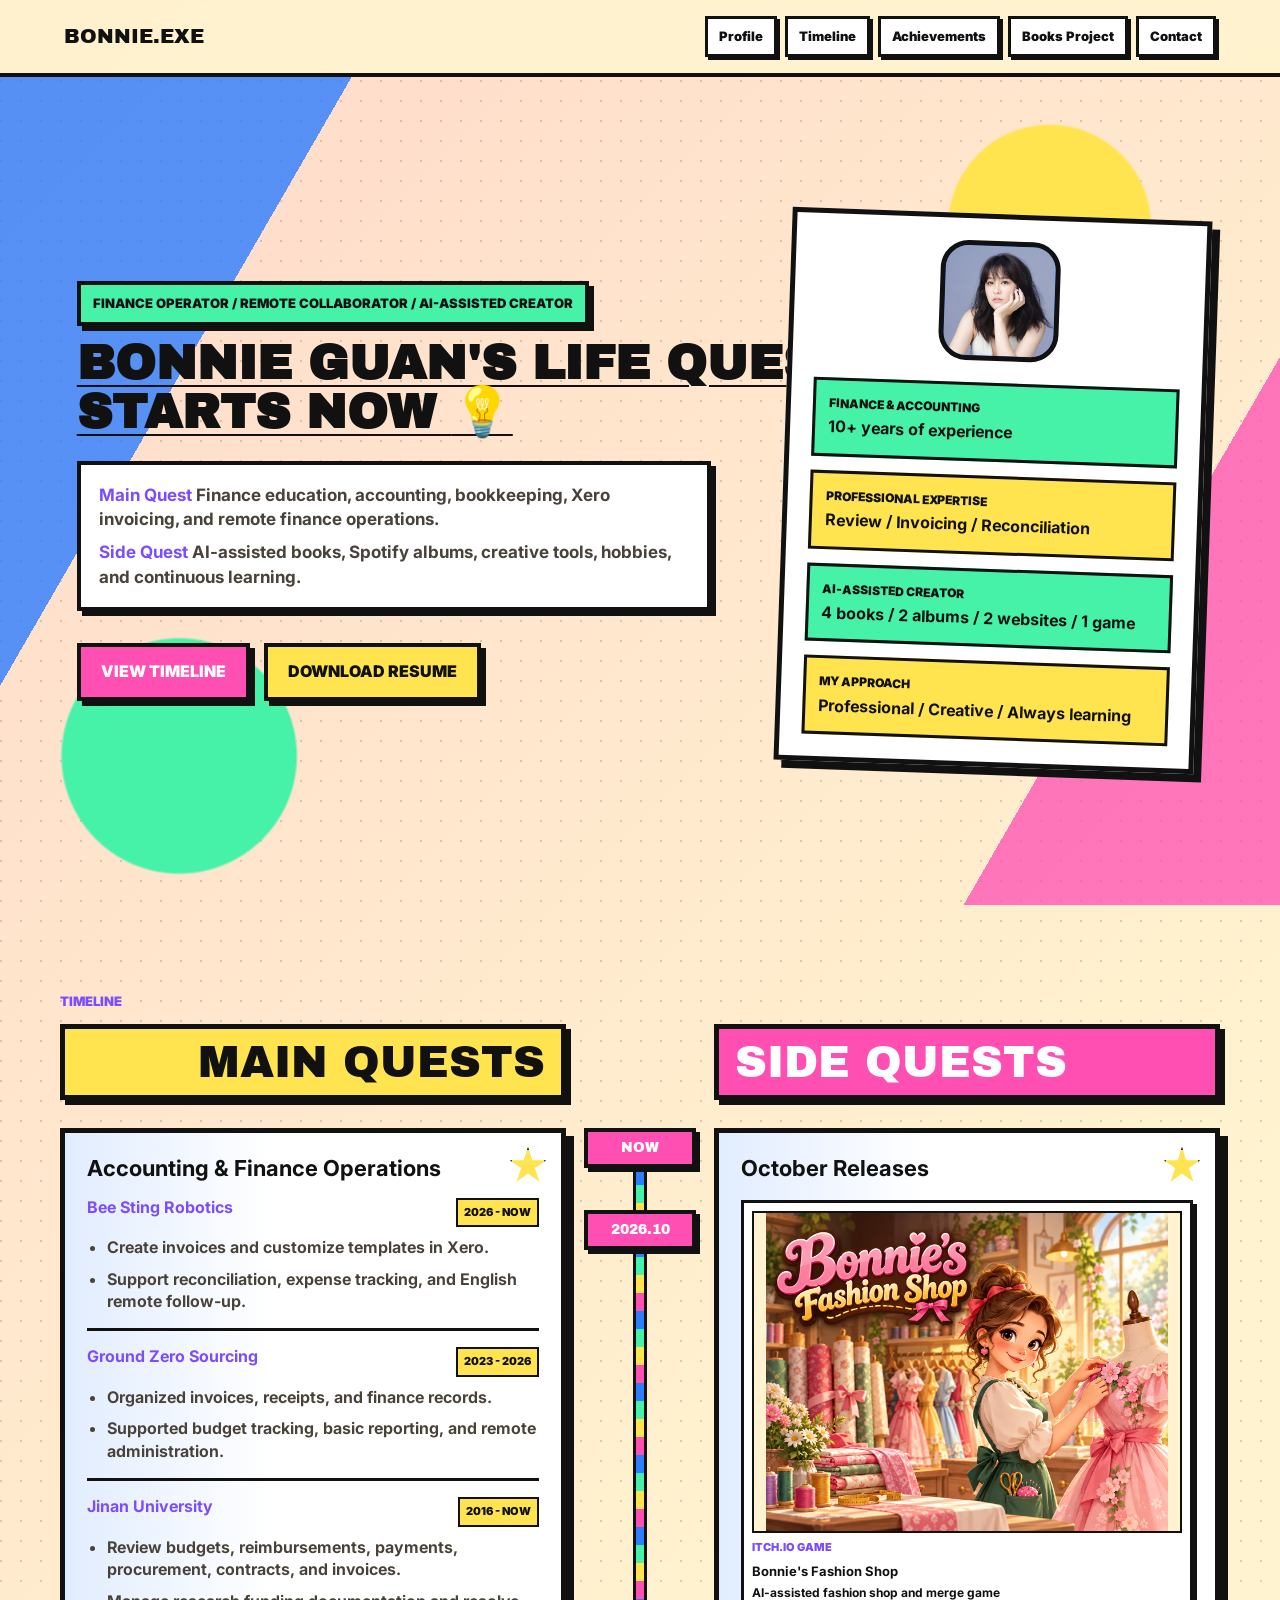
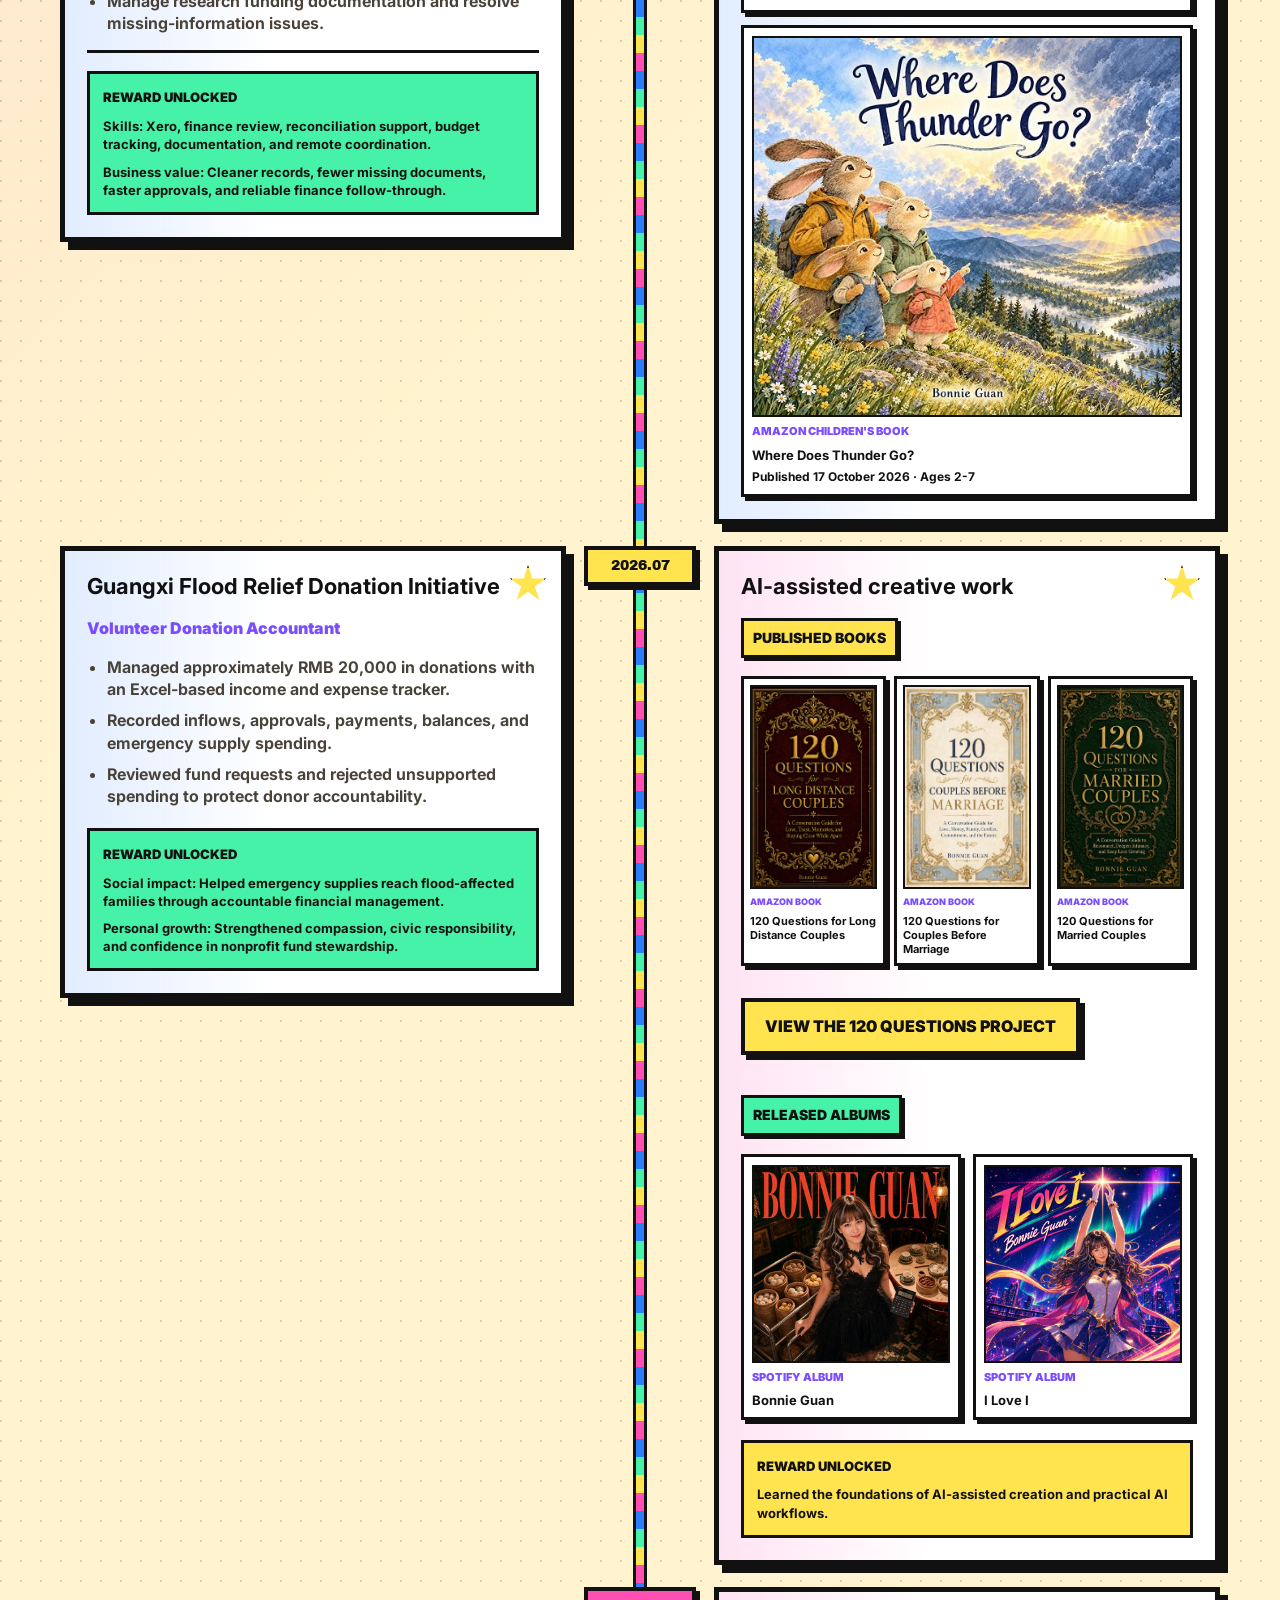
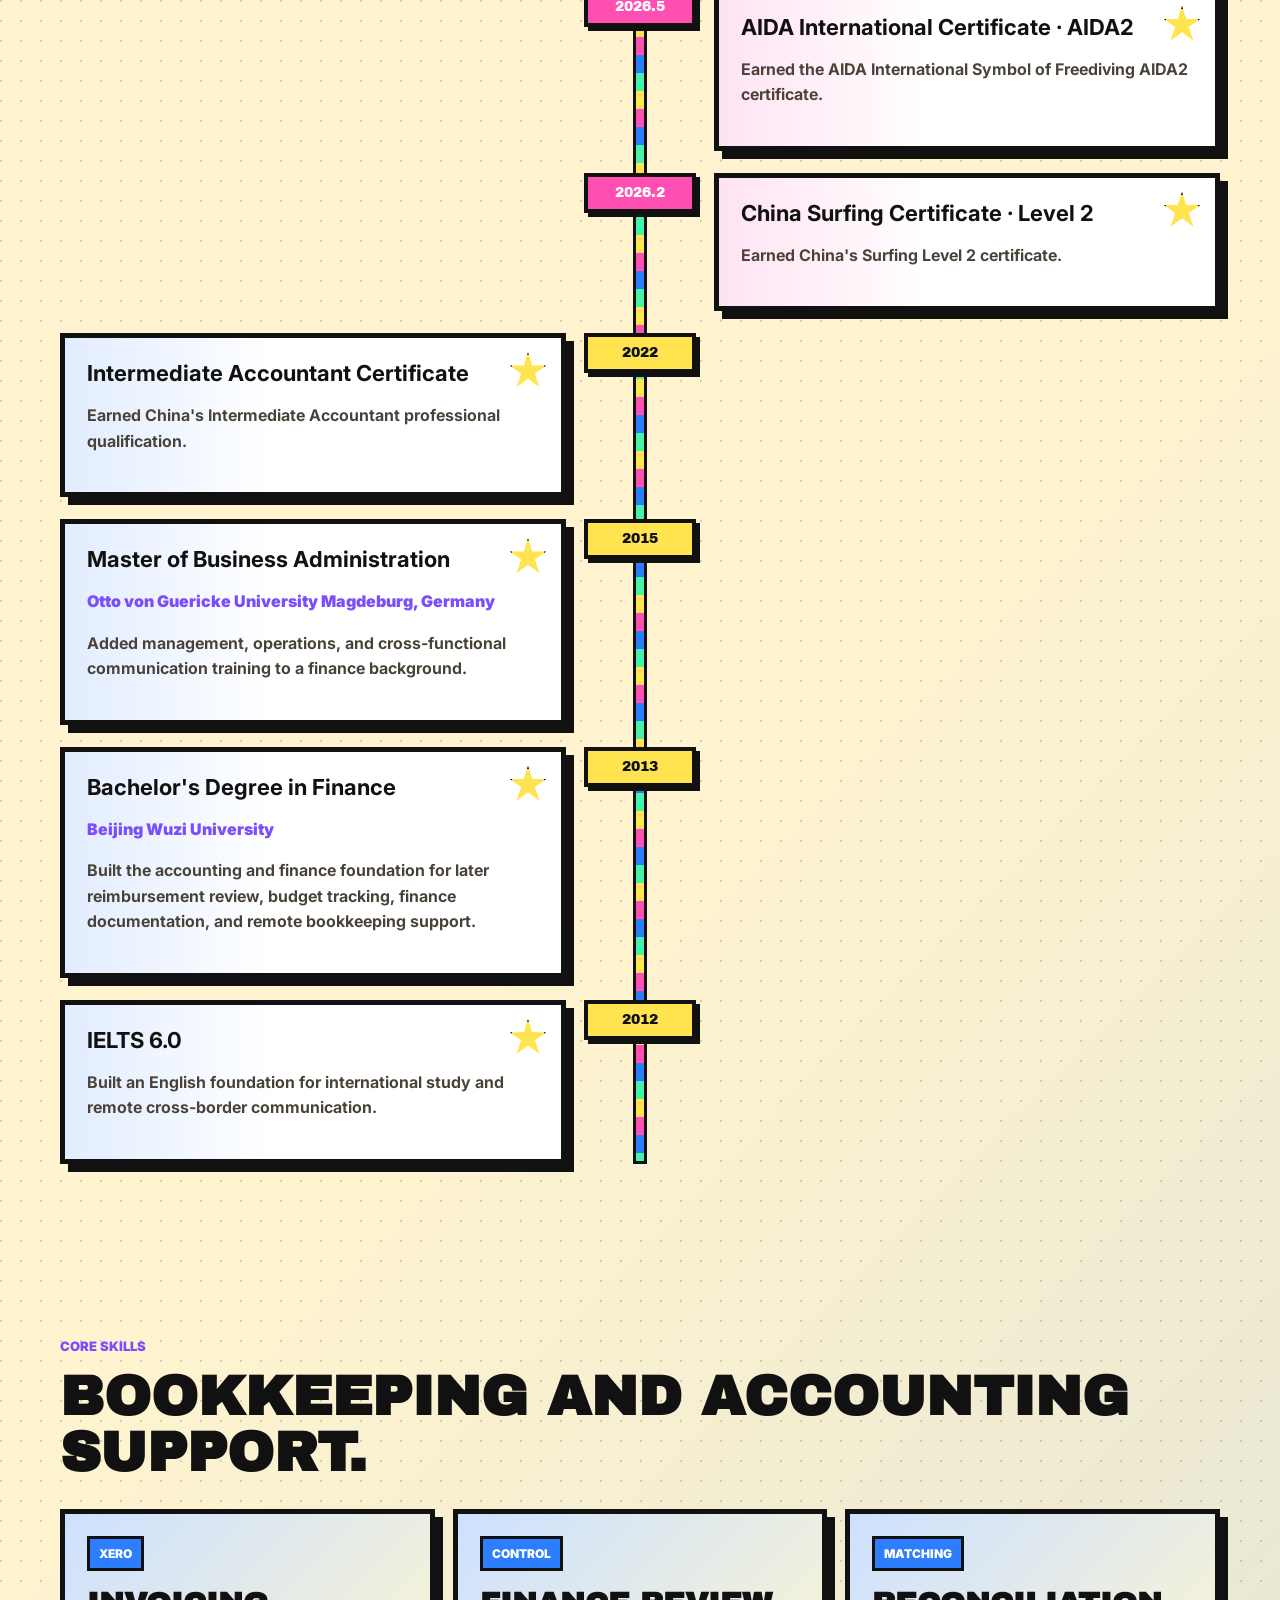
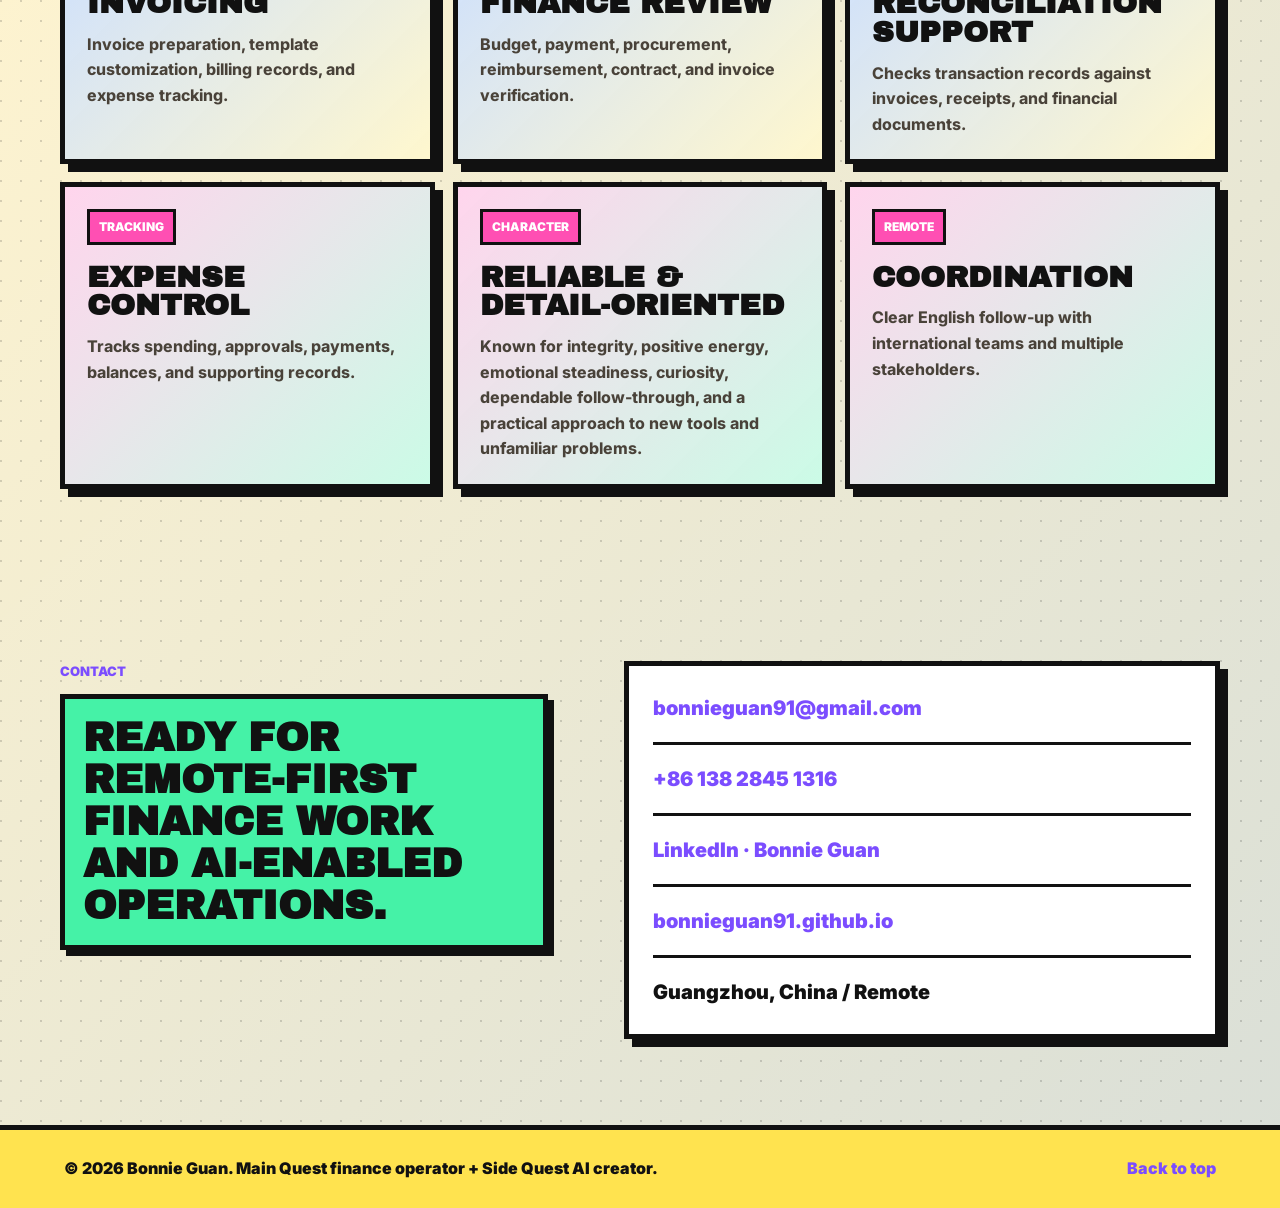
==== commit 252e618e: "Refine October release cards" ====
--- a/index.html
+++ b/index.html
@@ -171,12 +171,6 @@
                     <span>Amazon Book</span>
                     <strong>120 Questions for Married Couples</strong>
                   </a>
-                  <a class="work-card work-card--picture-book" href="https://www.amazon.com.au/dp/B0HNC26C4C" target="_blank" rel="noreferrer">
-                    <img src="assets/where-does-thunder-go.jpg" alt="Where Does Thunder Go? children's book cover" loading="lazy">
-                    <span>Amazon Children's Book</span>
-                    <strong>Where Does Thunder Go?</strong>
-                    <small>A warm read-aloud adventure for ages 2-7</small>
-                  </a>
                 </div>
                 <div class="hero__actions">
                   <a class="button button--secondary" href="projects/120-questions/">View the 120 Questions project</a>
--- a/styles.css
+++ b/styles.css
@@ -635,28 +635,6 @@
   font-size: 9px;
 }
 
-.work-group--books .work-card--picture-book {
-  grid-column: 1 / -1;
-  grid-template-columns: minmax(0, 1.5fr) minmax(120px, 1fr);
-  grid-template-rows: repeat(3, auto) 1fr;
-  padding: 10px;
-}
-
-.work-group--books .work-card--picture-book img {
-  grid-column: 1;
-  grid-row: 1 / -1;
-}
-
-.work-group--books .work-card--picture-book span,
-.work-group--books .work-card--picture-book strong,
-.work-group--books .work-card--picture-book small {
-  grid-column: 2;
-}
-
-.work-group--books .work-card--picture-book strong {
-  font-size: 15px;
-}
-
 .work-group + .work-group {
   margin-top: 22px;
 }
@@ -737,7 +715,7 @@
 
 .release-grid {
   display: grid;
-  grid-template-columns: repeat(2, minmax(0, 1fr));
+  grid-template-columns: 1fr;
   gap: 12px;
   margin-top: 18px;
 }
@@ -934,17 +912,8 @@
     margin-top: 0;
   }
 
-  .release-grid,
-  .work-group--books .work-card--picture-book {
+  .release-grid {
     grid-template-columns: 1fr;
-  }
-
-  .work-group--books .work-card--picture-book img,
-  .work-group--books .work-card--picture-book span,
-  .work-group--books .work-card--picture-book strong,
-  .work-group--books .work-card--picture-book small {
-    grid-column: auto;
-    grid-row: auto;
   }
 
   .badge-grid {
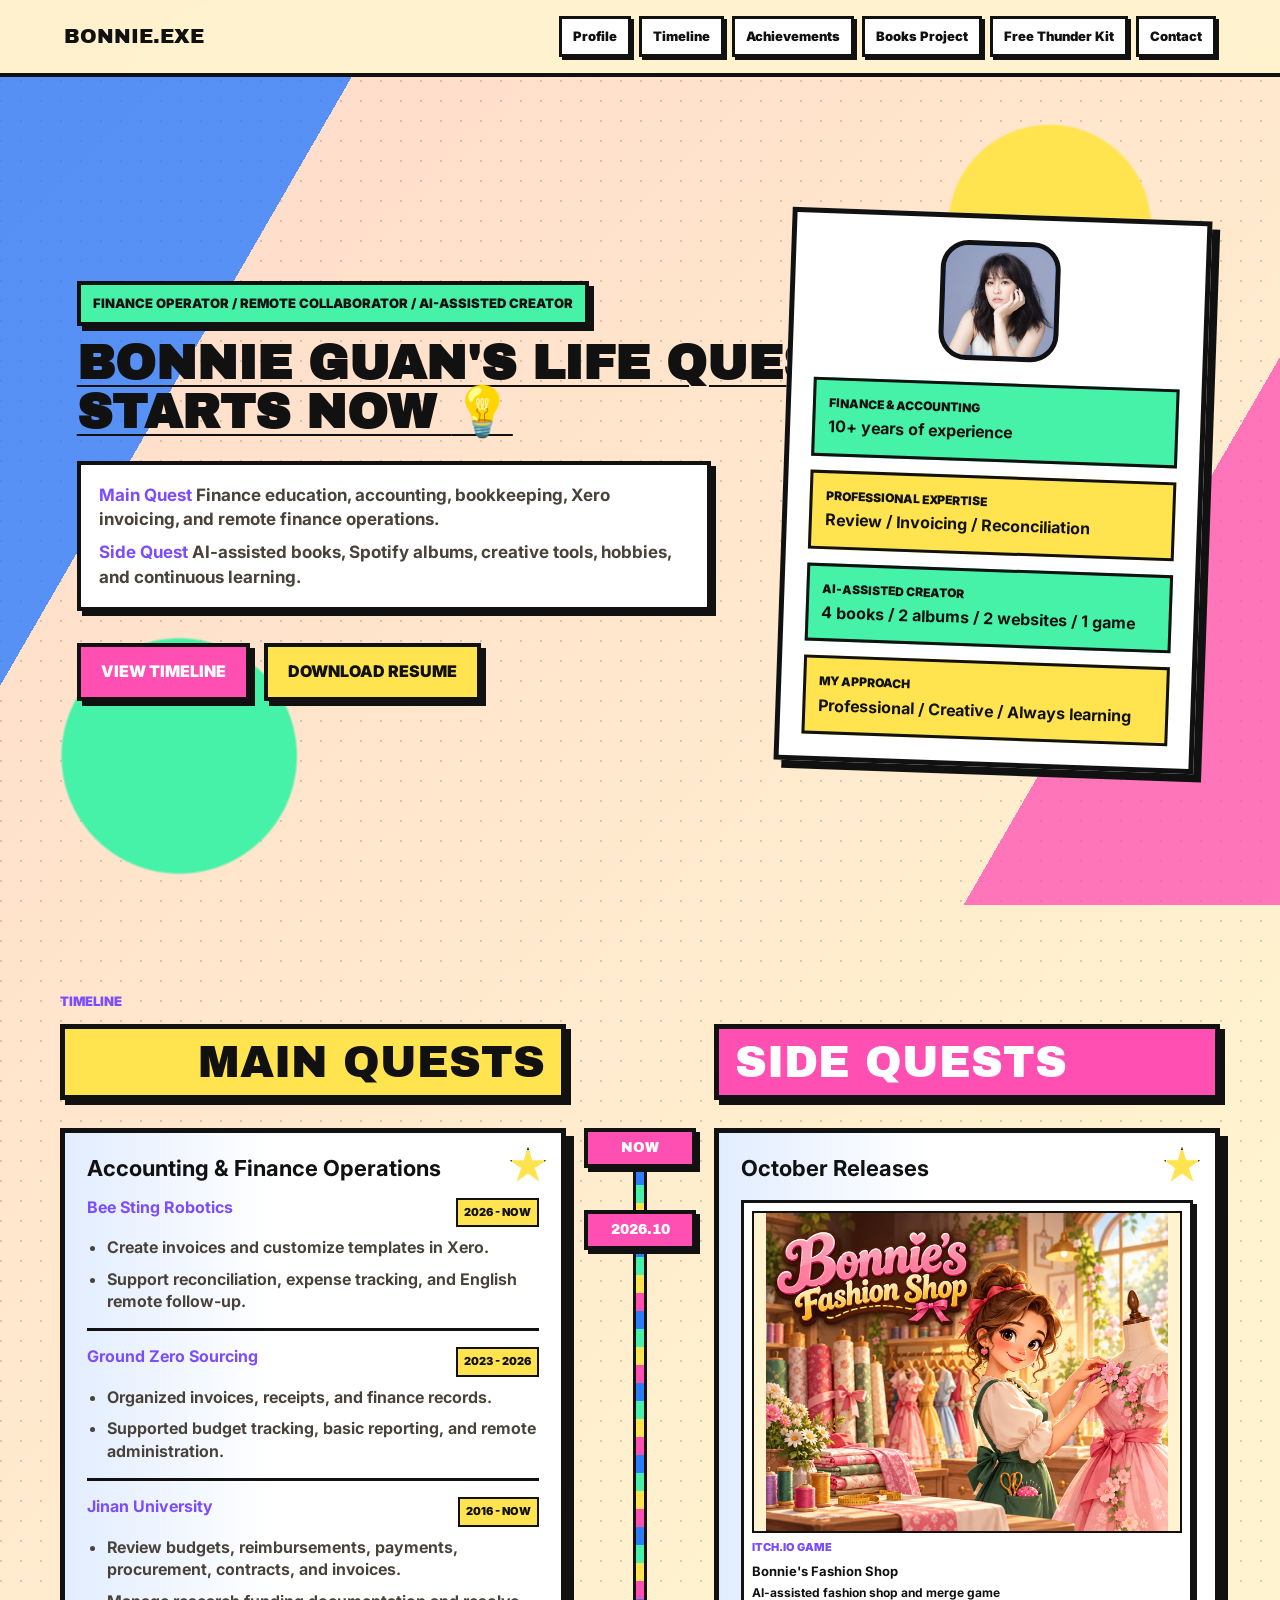
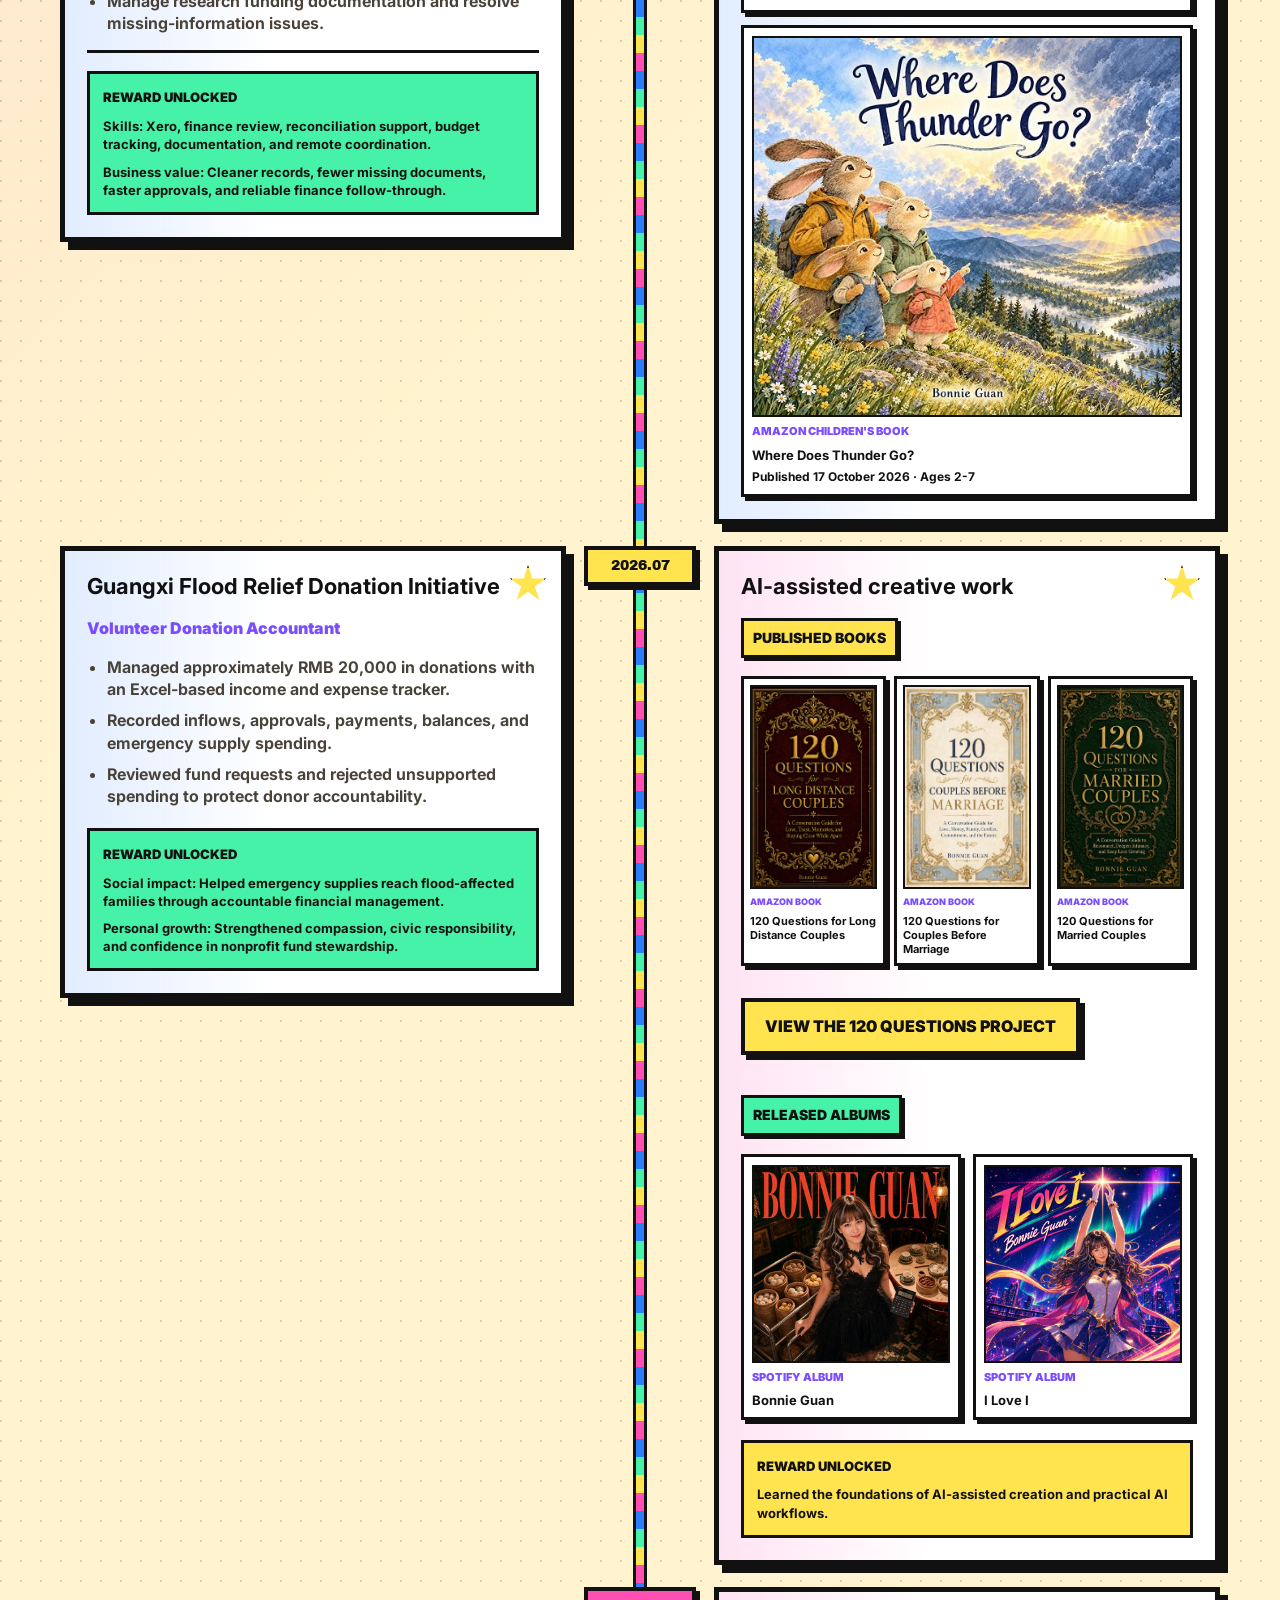
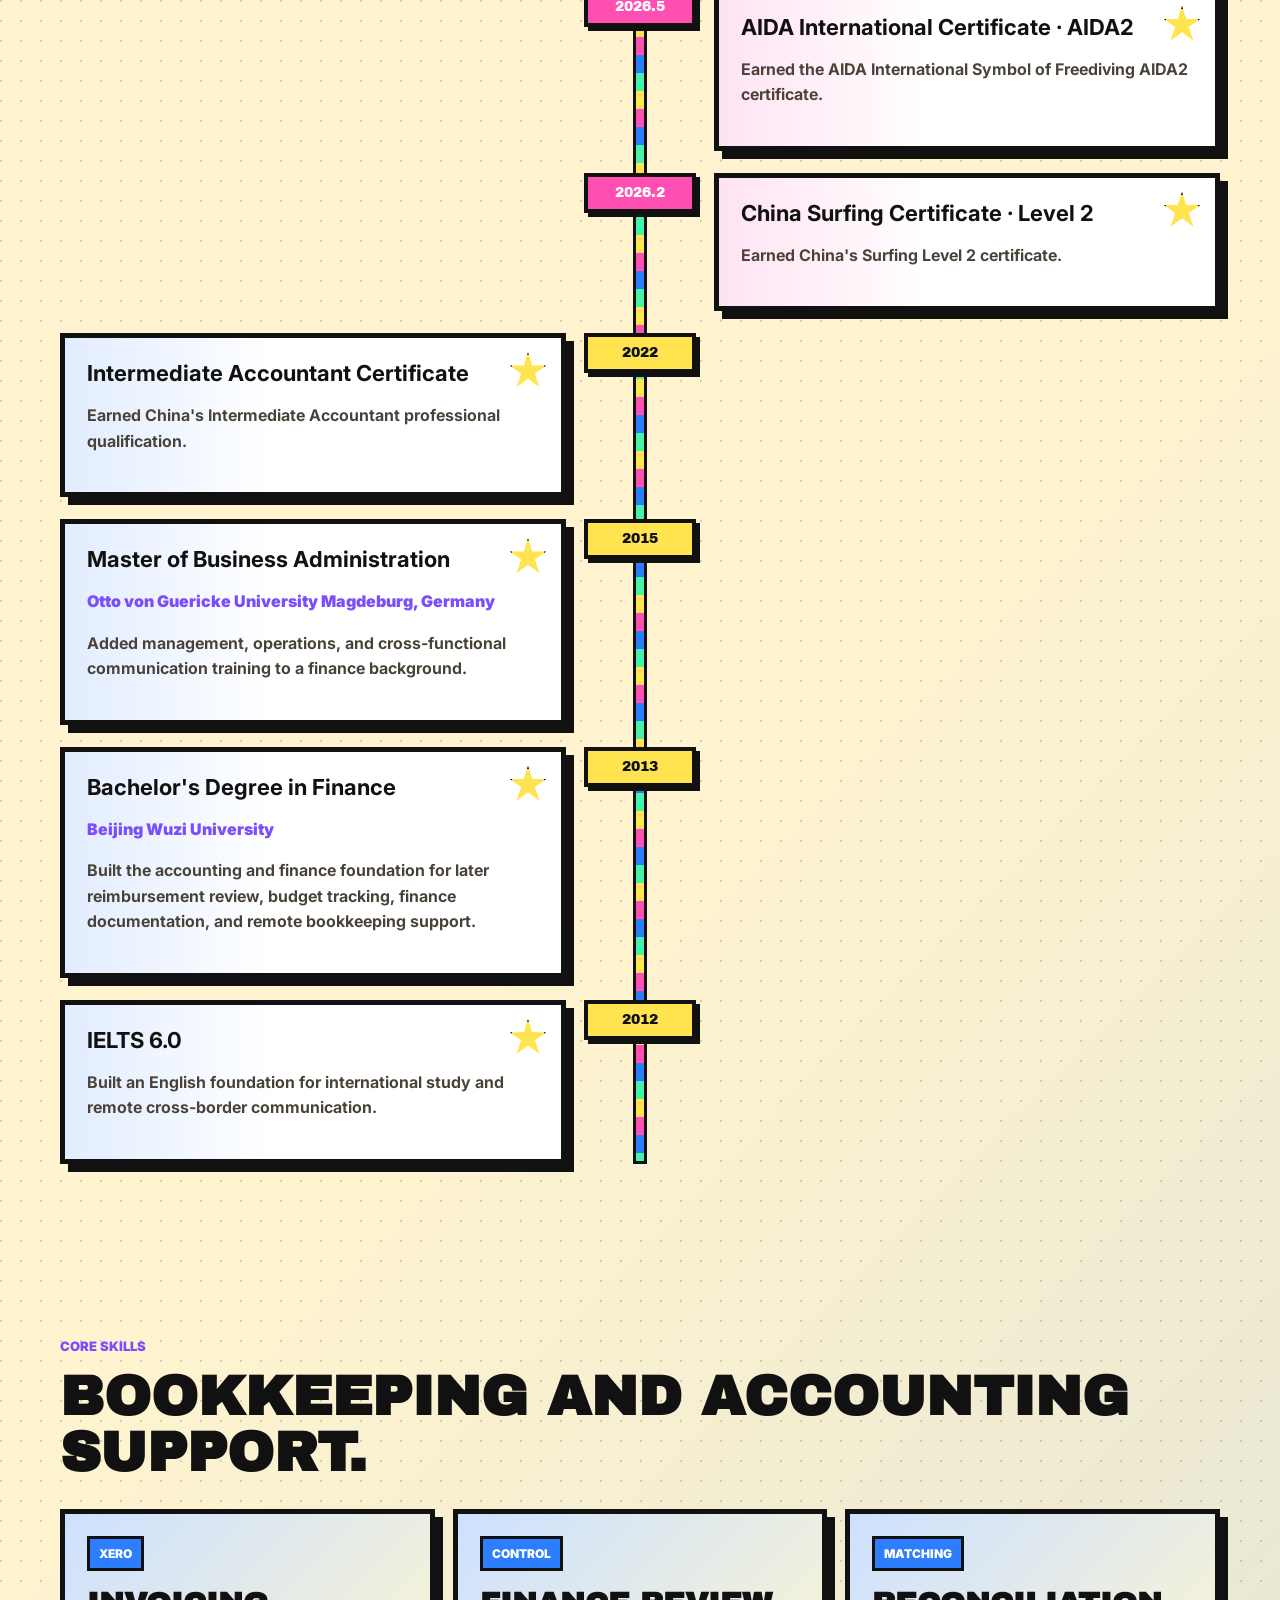
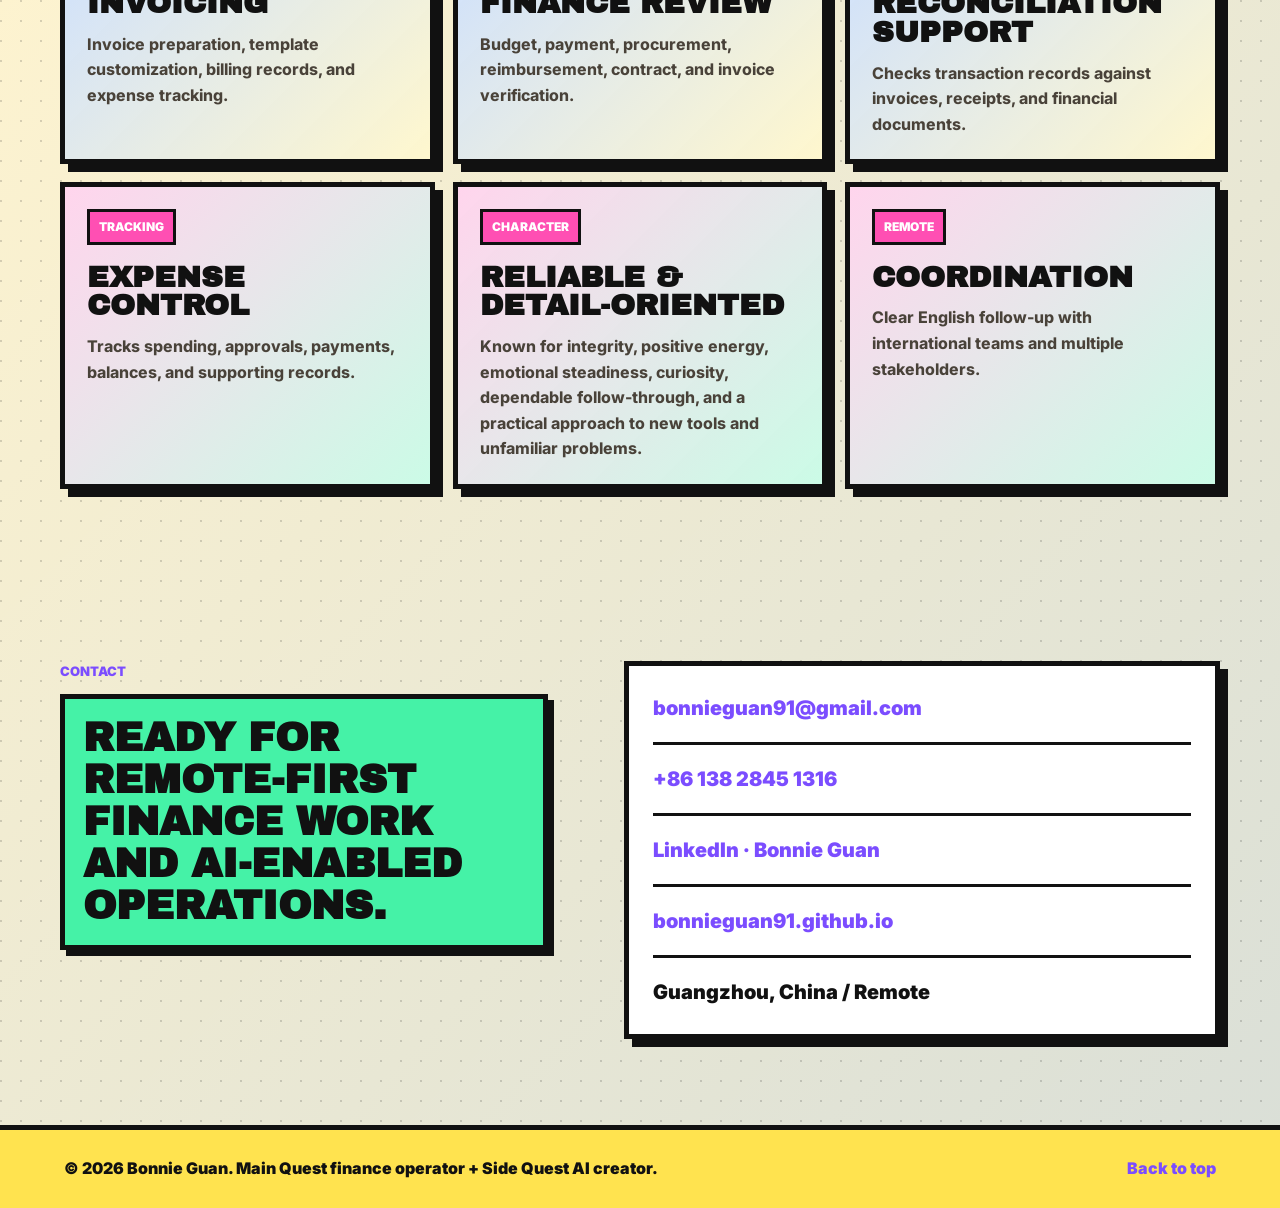
==== commit 2e9fb39a: "Add Thunder Bravery Kit landing page" ====
--- a/index.html
+++ b/index.html
@@ -24,6 +24,7 @@
         <a href="#timeline">Timeline</a>
         <a href="#achievements">Achievements</a>
         <a href="projects/120-questions/">Books Project</a>
+        <a href="projects/where-does-thunder-go/">Free Thunder Kit</a>
         <a href="#contact">Contact</a>
       </nav>
     </header>
